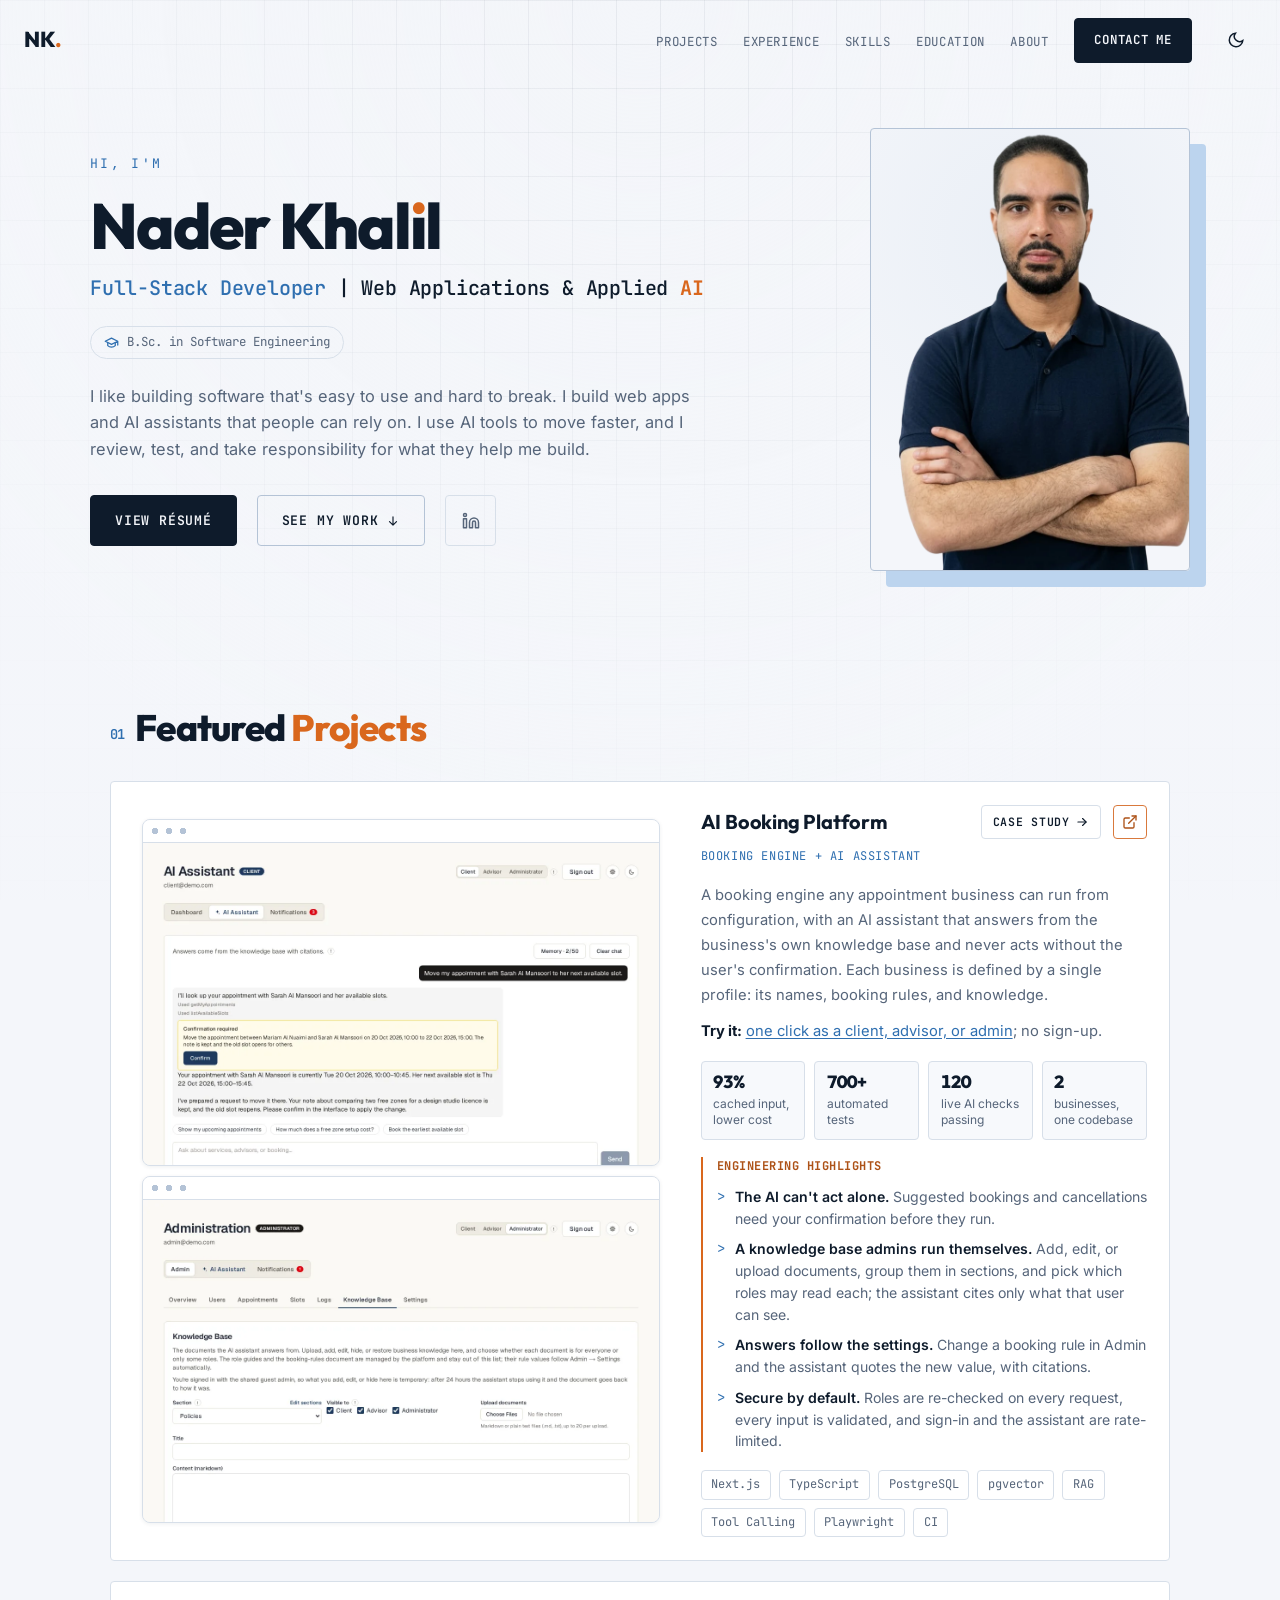
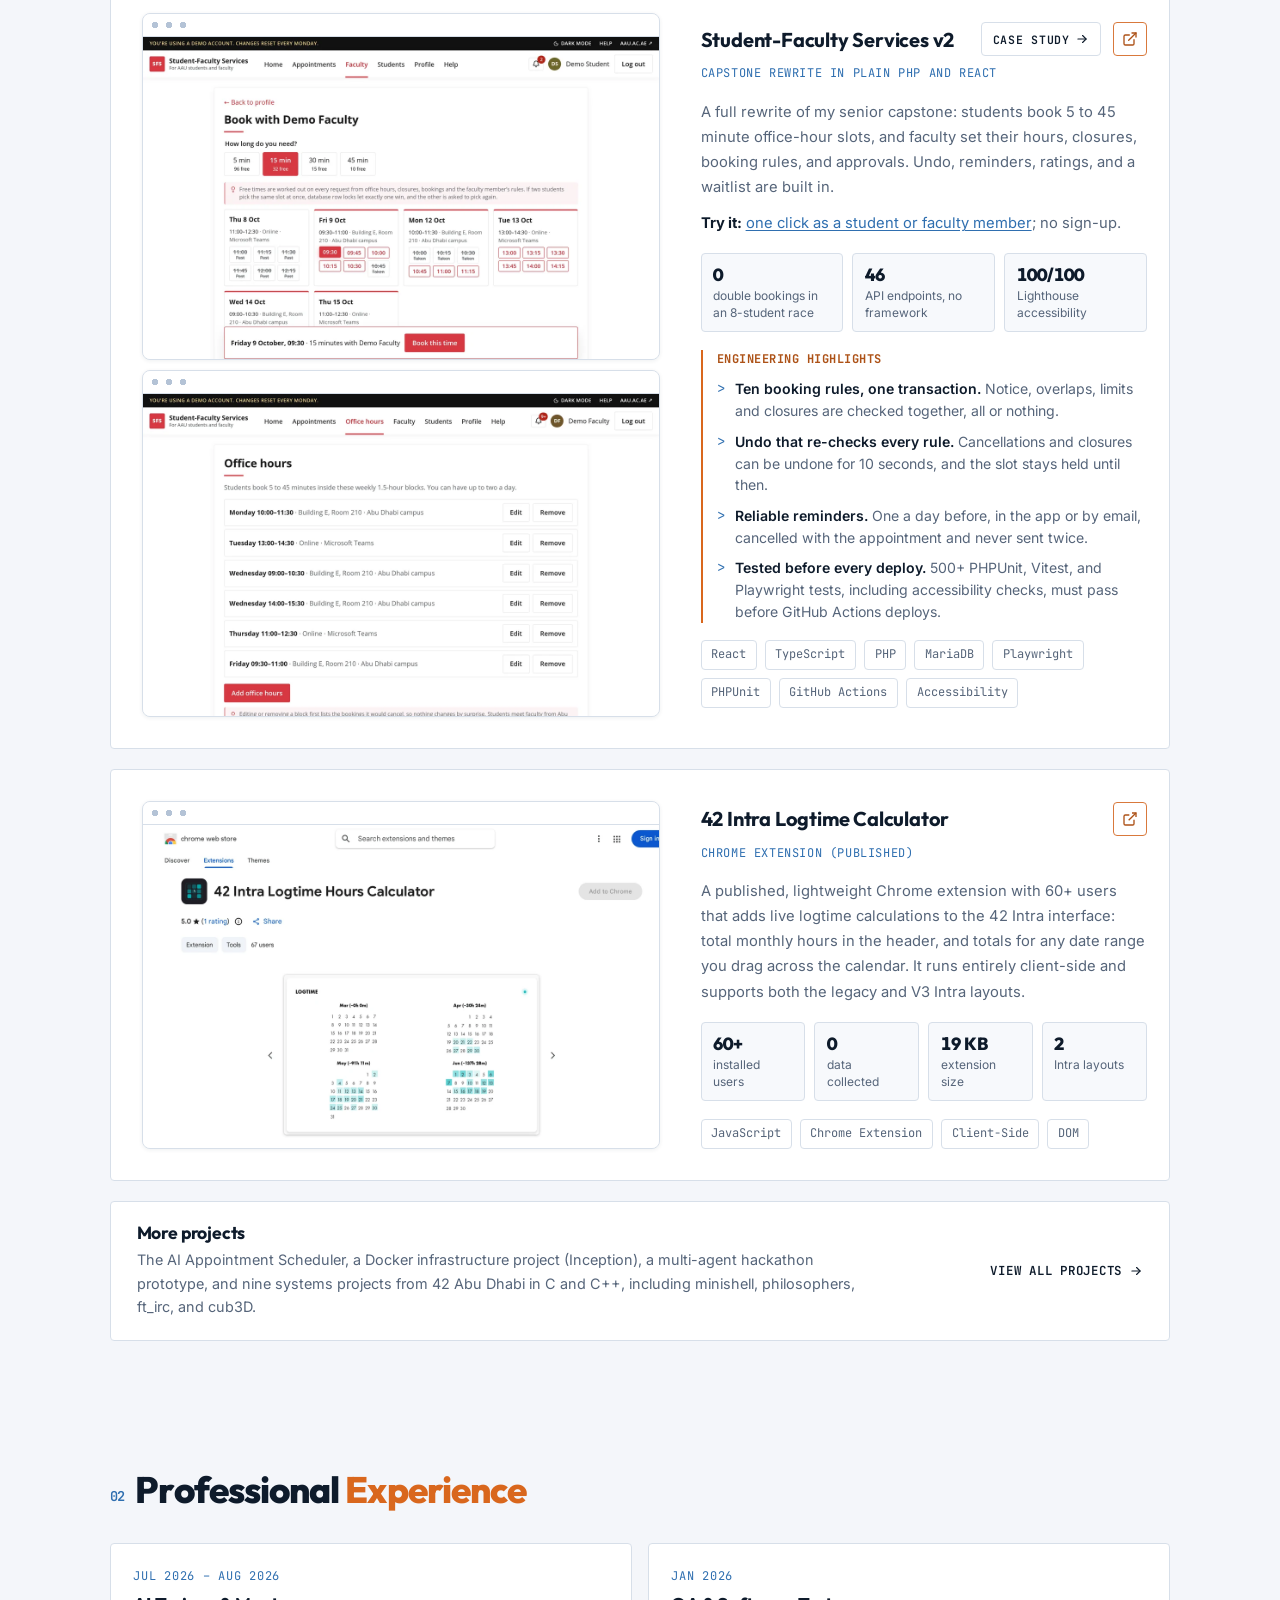
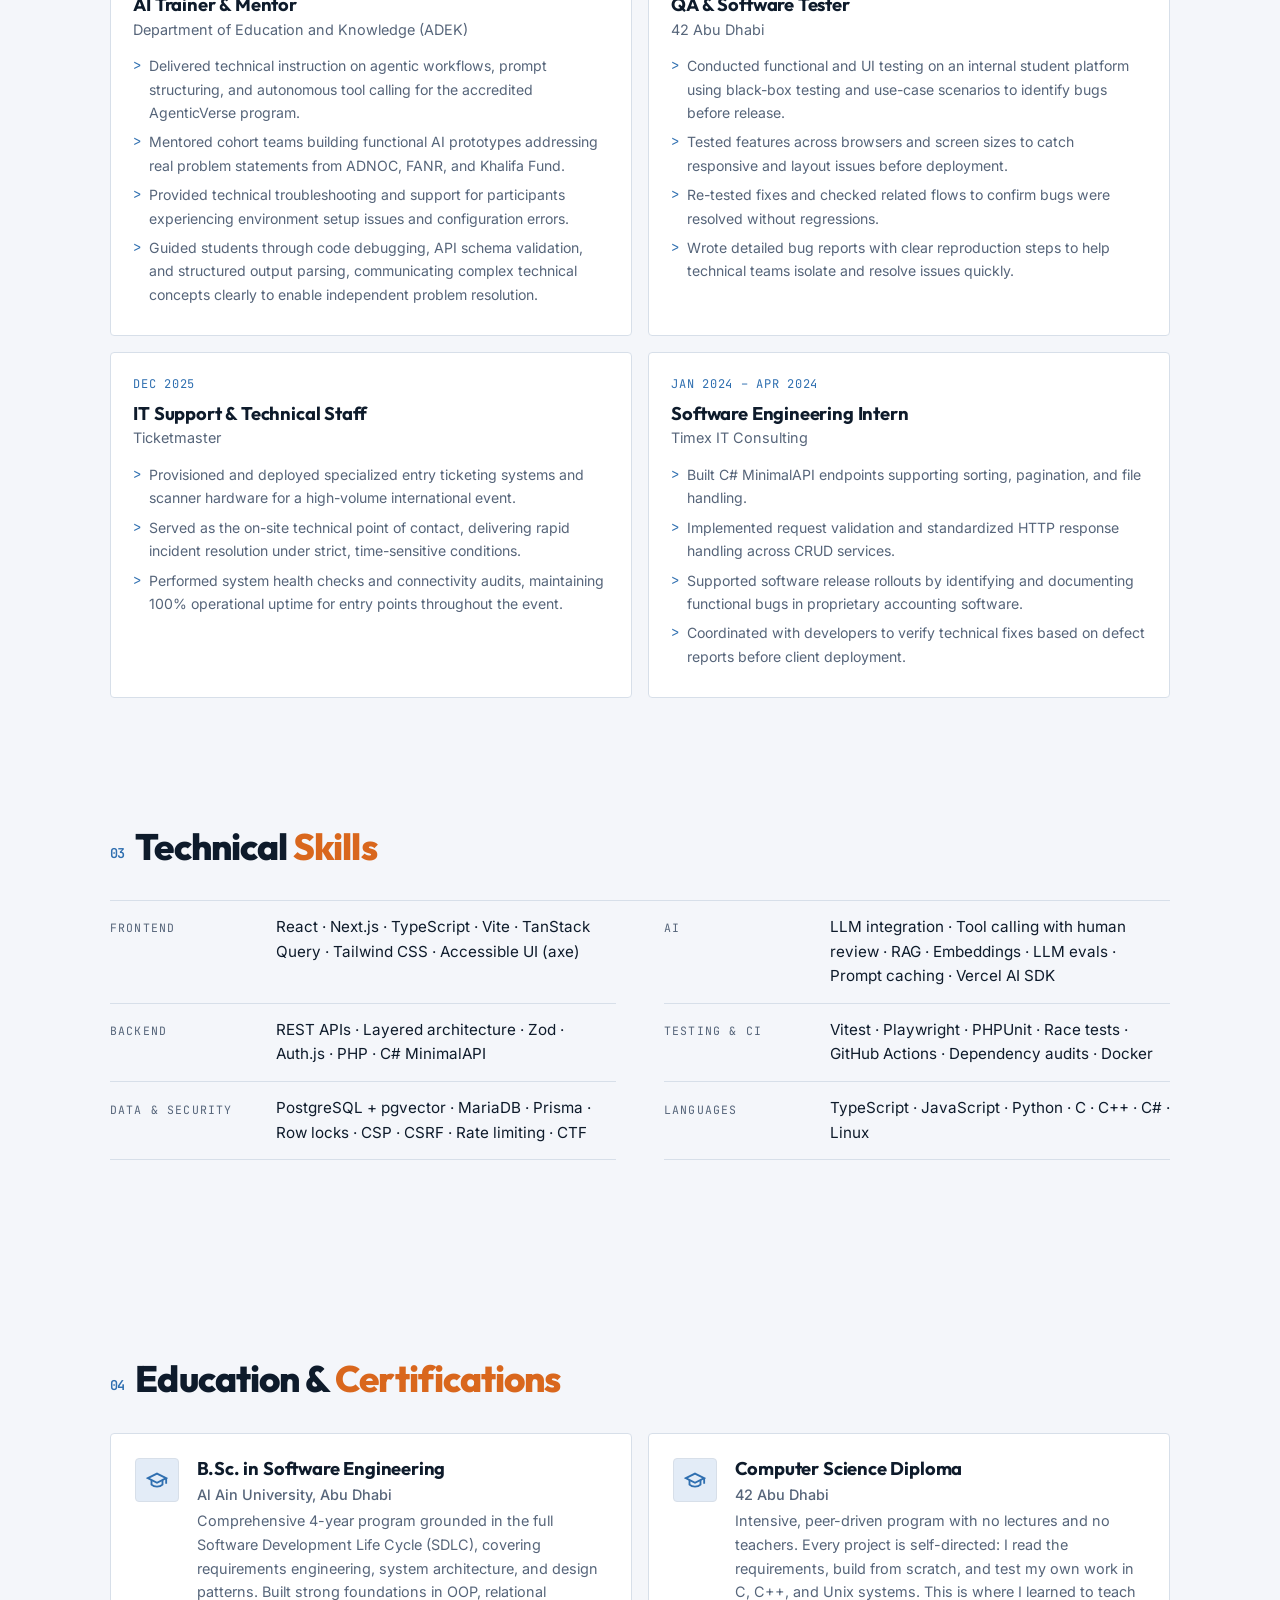
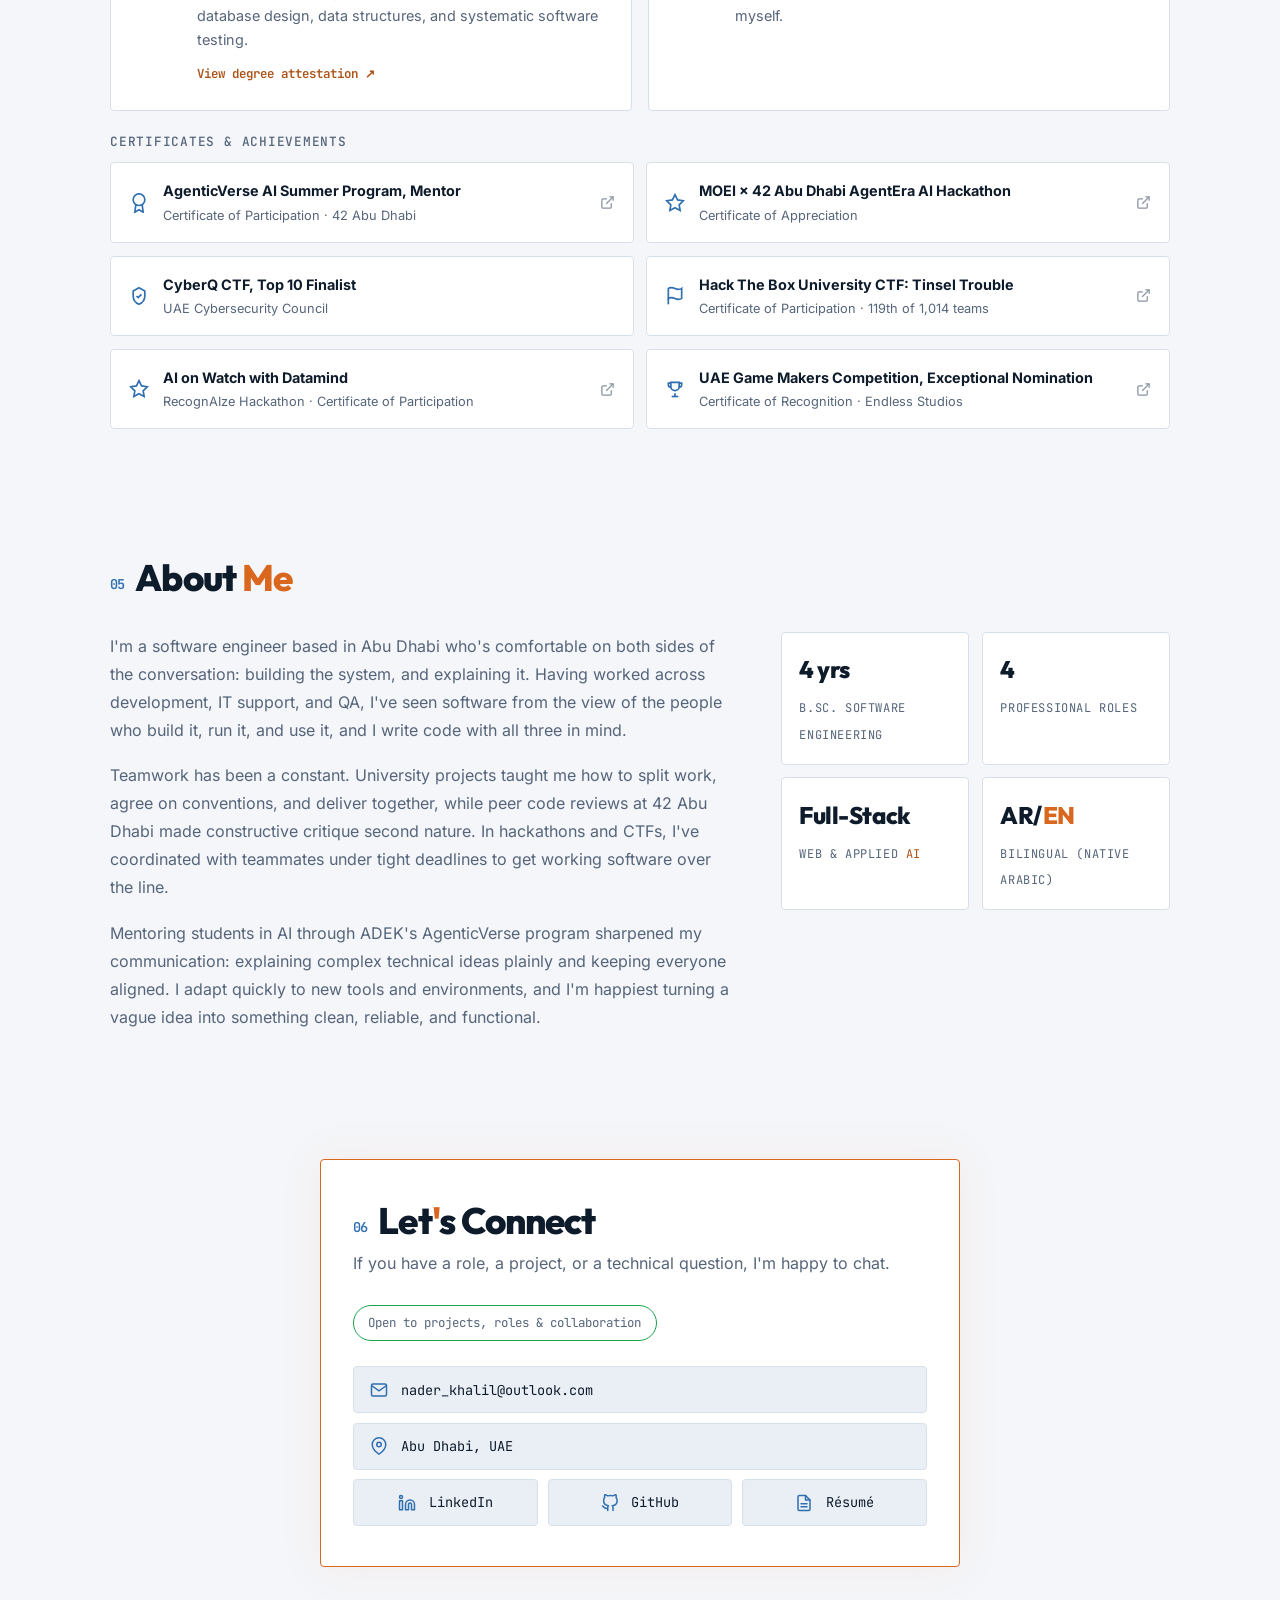
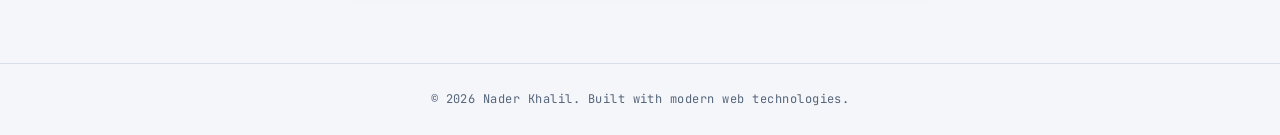
==== index.html @ 5d2fe382 "Unify light mode hover orange to vibrant accent-warm across all links and controls" ====
<!DOCTYPE html>
<html lang="en">
<head>
    <meta charset="UTF-8">
    <meta name="viewport" content="width=device-width, initial-scale=1.0">
    <meta name="theme-color" content="#05080f">
    <title>Nader Khalil | Full-Stack Developer</title>
    <meta name="description" content="Full-stack developer in Abu Dhabi building robust, well-tested web apps (React, Next.js, TypeScript, PHP, PostgreSQL) and AI assistants with tool calling.">
    <link rel="canonical" href="https://naderkhalil.dev/">
    <link rel="icon" href="assets/favicon.svg" type="image/svg+xml">
    <link rel="icon" href="assets/favicon-32.png" sizes="32x32" type="image/png">
    <link rel="apple-touch-icon" href="assets/apple-touch-icon.png">
    <!-- Social previews -->
    <meta property="og:type" content="website">
    <meta property="og:site_name" content="Nader Khalil">
    <meta property="og:title" content="Nader Khalil | Full-Stack Developer">
    <meta property="og:description" content="Robust, maintainable full-stack web applications and AI assistants with RAG and tool calling. React, Next.js, TypeScript, PHP, and PostgreSQL.">
    <meta property="og:url" content="https://naderkhalil.dev/">
    <meta property="og:image" content="https://naderkhalil.dev/assets/og-image.png">
    <meta property="og:image:width" content="1200">
    <meta property="og:image:height" content="630">
    <meta property="og:image:alt" content="Nader Khalil, Full-Stack Developer">
    <meta name="twitter:card" content="summary_large_image">
    <meta name="twitter:title" content="Nader Khalil | Full-Stack Developer">
    <meta name="twitter:description" content="Robust, maintainable full-stack web applications and AI assistants with RAG and tool calling. React, Next.js, TypeScript, PHP, and PostgreSQL.">
    <meta name="twitter:image" content="https://naderkhalil.dev/assets/og-image.png">
    <script type="application/ld+json">
    {
        "@context": "https://schema.org",
        "@type": "Person",
        "name": "Nader Khalil",
        "url": "https://naderkhalil.dev/",
        "image": "https://naderkhalil.dev/assets/nader-portrait.png",
        "jobTitle": "Full-Stack Developer",
        "address": { "@type": "PostalAddress", "addressLocality": "Abu Dhabi", "addressCountry": "AE" },
        "alumniOf": [
            { "@type": "CollegeOrUniversity", "name": "Al Ain University" },
            { "@type": "EducationalOrganization", "name": "42 Abu Dhabi" }
        ],
        "knowsAbout": ["Full-stack web development", "React", "Next.js", "TypeScript", "PHP", "PostgreSQL", "LLM tool calling", "RAG", "LLM evaluation", "Web security", "Software architecture", "Technical decision-making", "Automated testing", "CI/CD", "Docker", "C and C++"],
        "sameAs": ["https://linkedin.com/in/naderkhz/"]
    }
    </script>
    <!-- Google Fonts -->
    <link rel="preload" href="assets/fonts/inter-latin-var.woff2" as="font" type="font/woff2" crossorigin>
    <link rel="preload" href="assets/fonts/outfit-latin-var.woff2" as="font" type="font/woff2" crossorigin>
    <link rel="preload" href="assets/fonts/jetbrains-mono-latin-var.woff2" as="font" type="font/woff2" crossorigin>
    <link rel="stylesheet" href="styles.css?v=20261029a">
    <script>
        (function () {
            // Lets the CSS hide fade-in sections only when scripts can reveal them again.
            document.documentElement.classList.add('js');
            // A saved choice wins; on a first visit follow the visitor's OS setting.
            var t = null;
            try { t = localStorage.getItem('theme'); } catch (e) {}
            if (t !== 'light' && t !== 'dark') {
                t = window.matchMedia && window.matchMedia('(prefers-color-scheme: light)').matches ? 'light' : 'dark';
            }
            document.documentElement.setAttribute('data-theme', t);
            var m = document.querySelector('meta[name="theme-color"]');
            if (m) m.setAttribute('content', t === 'light' ? '#f4f6fa' : '#05080f');
        })();
    </script>
</head>
<body>
    <a class="skip-link" href="#main">Skip to content</a>
    <nav class="navbar" aria-label="Primary">
        <div class="nav-content">
            <a href="#" class="logo">NK<span class="highlight">.</span></a>
            <ul class="nav-links" id="primary-navigation">
                <li><a href="#projects">Projects</a></li>
                <li><a href="#experience">Experience</a></li>
                <li><a href="#skills">Skills</a></li>
                <li><a href="#education">Education</a></li>
                <li><a href="#about">About</a></li>
                <li><a href="#contact" class="btn-primary">Contact Me</a></li>
            </ul>
            <div class="nav-actions">
                <button class="theme-toggle" type="button" aria-label="Toggle light and dark theme">
                    <svg class="icon-sun" viewBox="0 0 24 24" fill="none" stroke="currentColor" stroke-width="2"><circle cx="12" cy="12" r="4"></circle><path d="M12 2v2M12 20v2M4.93 4.93l1.41 1.41M17.66 17.66l1.41 1.41M2 12h2M20 12h2M4.93 19.07l1.41-1.41M17.66 6.34l1.41-1.41"></path></svg>
                    <svg class="icon-moon" viewBox="0 0 24 24" fill="none" stroke="currentColor" stroke-width="2"><path d="M21 12.79A9 9 0 1 1 11.21 3 7 7 0 0 0 21 12.79z"></path></svg>
                </button>
                <button class="nav-toggle" aria-label="Toggle navigation" aria-expanded="false" aria-controls="primary-navigation">
                    <span></span>
                    <span></span>
                    <span></span>
                </button>
            </div>
        </div>
    </nav>

    <main id="main">
        <!-- Hero Section -->
        <section id="hero" class="hero">
            <div class="hero-content">
                <p class="greeting">Hi, I'm</p>
                <h1 class="name">Nader Khal<span class="i-tittle">i</span>l</h1>
                <p class="title">Full-Stack Developer <span class="accent">| Web Applications &amp; Applied <span class="hl">AI</span></span></p>
                <p class="hero-tag">
                    <svg viewBox="0 0 24 24" fill="none" stroke="currentColor" stroke-width="2" stroke-linecap="round" stroke-linejoin="round" aria-hidden="true"><path d="M22 10v6M2 10l10-5 10 5-10 5z"></path><path d="M6 12v5c3 3 9 3 12 0v-5"></path></svg>
                    B.Sc. in Software Engineering
                </p>
                <p class="bio">
                    I like building software that&#39;s easy to use and hard to break. I build web apps and AI assistants that people can rely on. I use AI tools to move faster, and I review, test, and take responsibility for what they help me build.
                </p>
                <div class="hero-cta">
                    <a href="assets/Nader-Khalil-Developer-Resume.pdf" target="_blank" rel="noopener noreferrer" class="btn-primary lg">View Résumé</a>
                    <a href="#projects" class="btn-secondary lg btn-scroll">See My Work<svg viewBox="0 0 24 24" fill="none" stroke="currentColor" stroke-width="2" stroke-linecap="round" stroke-linejoin="round" aria-hidden="true"><path d="M12 5v14M6 13l6 6 6-6"></path></svg></a>
                    <div class="social-links">
                        <a href="https://linkedin.com/in/naderkhz/" target="_blank" rel="noopener noreferrer" aria-label="LinkedIn">
                            <svg viewBox="0 0 24 24" fill="none" stroke="currentColor" stroke-width="2" stroke-linecap="round" stroke-linejoin="round"><path d="M16 8a6 6 0 0 1 6 6v7h-4v-7a2 2 0 0 0-2-2 2 2 0 0 0-2 2v7h-4v-7a6 6 0 0 1 6-6z"></path><rect x="2" y="9" width="4" height="12"></rect><circle cx="4" cy="4" r="2"></circle></svg>
                        </a>
                    </div>
                </div>
            </div>
            <div class="hero-image-container">
                <div class="hero-image-wrapper">
                    <picture>
                        <source srcset="assets/nader-portrait.webp" type="image/webp">
                        <img src="assets/nader-portrait.png" alt="Nader Khalil" class="hero-image" fetchpriority="high" decoding="async">
                    </picture>
                </div>
            </div>
        </section>

        <div class="projects-band">
        <!-- Projects Section -->
        <section id="projects" class="section">
            <h2 class="section-title fade-in">Featured <span class="hl">Projects</span></h2>
            <div class="featured-projects">
                <article id="ai-booking-platform" class="feature-card glass">
                    <div class="feature-media">
                        <figure>
                            <button class="shot" type="button" aria-label="Enlarge screenshot: The AI assistant proposing to move a client's consultation to the advisor's next free slot, with a confirmation card and a Confirm button">
                                <img src="assets/desktop-platform-assistant.webp?v=20261019a" width="1200" height="750" loading="lazy" decoding="async" alt="The AI assistant proposing to move a client's consultation to the advisor's next free slot, with a confirmation card and a Confirm button">
                            </button>
                        </figure>
                        <figure>
                            <button class="shot" type="button" aria-label="Enlarge screenshot: The admin Knowledge Base page: a form to add or upload documents for the assistant, with a section picker and Visible to checkboxes for client, advisor, and administrator">
                                <img src="assets/desktop-platform-knowledge.webp?v=20261019a" width="1200" height="750" loading="lazy" decoding="async" alt="The admin Knowledge Base page: a form to add or upload documents for the assistant, with a section picker and Visible to checkboxes for client, advisor, and administrator">
                            </button>
                        </figure>
                    </div>
                    <div class="feature-body project-content">
                        <div class="project-header">
                            <h3>AI Booking Platform</h3>
                            <div class="project-actions">
                                <a class="project-action" href="case-study.html" aria-label="Read the AI Booking Platform case study">Case study <svg viewBox="0 0 24 24" fill="none" stroke="currentColor" stroke-width="2" stroke-linecap="round" stroke-linejoin="round" aria-hidden="true"><path d="M5 12h14"></path><path d="m13 6 6 6-6 6"></path></svg></a>
                                <a class="project-action project-action--live" href="https://booking.naderkhalil.dev/" target="_blank" rel="noopener noreferrer" title="Open live project" aria-label="Open the AI Booking Platform live project (opens in a new tab)">
                                    <svg viewBox="0 0 24 24" fill="none" stroke="currentColor" stroke-width="2" stroke-linecap="round" stroke-linejoin="round" aria-hidden="true"><path d="M18 13v6a2 2 0 0 1-2 2H5a2 2 0 0 1-2-2V8a2 2 0 0 1 2-2h6"></path><path d="M15 3h6v6"></path><path d="M10 14 21 3"></path></svg>
                                </a>
                            </div>
                        </div>
                        <p class="project-subtitle">Booking engine + AI assistant</p>
                        <p class="project-desc">A booking engine any appointment business can run from configuration, with an AI assistant that answers from the business's own knowledge base and never acts without the user's confirmation. Each business is defined by a single profile: its names, booking rules, and knowledge.</p>
                        <p class="project-try"><strong>Try it:</strong> <a href="https://booking.naderkhalil.dev/" target="_blank" rel="noopener noreferrer">one click as a client, advisor, or admin</a>; no sign-up.</p>
                        <ul class="project-metrics project-metrics--4">
                            <li><strong data-count="93" data-suffix="%">93%</strong><span>cached input, lower cost</span></li>
                            <li><strong data-count="700" data-suffix="+">700+</strong><span>automated tests</span></li>
                            <li><strong data-count="120">120</strong><span>live AI checks passing</span></li>
                            <li><strong data-count="2">2</strong><span>businesses, one codebase</span></li>
                        </ul>
                        <div class="project-highlights">
                            <p class="project-highlights-title">Engineering highlights</p>
                            <ul>
                            <li><strong>The AI can't act alone.</strong> Suggested bookings and cancellations need your confirmation before they run.</li>
                            <li><strong>A knowledge base admins run themselves.</strong> Add, edit, or upload documents, group them in sections, and pick which roles may read each; the assistant cites only what that user can see.</li>
                            <li><strong>Answers follow the settings.</strong> Change a booking rule in Admin and the assistant quotes the new value, with citations.</li>
                            <li><strong>Secure by default.</strong> Roles are re-checked on every request, every input is validated, and sign-in and the assistant are rate-limited.</li>
                            </ul>
                        </div>
                        <div class="project-tags">
                            <span>Next.js</span>
                            <span>TypeScript</span>
                            <span>PostgreSQL</span>
                            <span>pgvector</span>
                            <span>RAG</span>
                            <span>Tool Calling</span>
                            <span>Playwright</span>
                            <span>CI</span>
                        </div>
                    </div>
                </article>

                <article id="student-faculty-services-v2" class="feature-card glass">
                    <div class="feature-media">
                        <figure>
                            <button class="shot" type="button" aria-label="Enlarge screenshot: The booking page: session lengths with free-slot counts and a week of office-hour times to pick from">
                                <img src="assets/desktop-v2-booking.webp?v=20261009f" width="1200" height="750" loading="lazy" decoding="async" alt="The booking page: session lengths with free-slot counts and a week of office-hour times to pick from">
                            </button>
                        </figure>
                        <figure>
                            <button class="shot" type="button" aria-label="Enlarge screenshot: The faculty office-hours page, listing weekly blocks in a campus room or online with edit and remove buttons">
                                <img src="assets/desktop-v2-office-hours.webp?v=20261009f" width="1200" height="750" loading="lazy" decoding="async" alt="The faculty office-hours page, listing weekly blocks in a campus room or online with edit and remove buttons">
                            </button>
                        </figure>
                    </div>
                    <div class="feature-body project-content">
                        <div class="project-header">
                            <h3>Student-Faculty Services v2</h3>
                            <div class="project-actions">
                                <a class="project-action" href="case-study-v2.html" aria-label="Read the Student-Faculty Services v2 case study">Case study <svg viewBox="0 0 24 24" fill="none" stroke="currentColor" stroke-width="2" stroke-linecap="round" stroke-linejoin="round" aria-hidden="true"><path d="M5 12h14"></path><path d="m13 6 6 6-6 6"></path></svg></a>
                                <a class="project-action project-action--live" href="https://student-faculty-services-v2.infinityfree.io" target="_blank" rel="noopener noreferrer" title="Open live project" aria-label="Open the Student-Faculty Services v2 live project (opens in a new tab)">
                                    <svg viewBox="0 0 24 24" fill="none" stroke="currentColor" stroke-width="2" stroke-linecap="round" stroke-linejoin="round" aria-hidden="true"><path d="M18 13v6a2 2 0 0 1-2 2H5a2 2 0 0 1-2-2V8a2 2 0 0 1 2-2h6"></path><path d="M15 3h6v6"></path><path d="M10 14 21 3"></path></svg>
                                </a>
                            </div>
                        </div>
                        <p class="project-subtitle">Capstone rewrite in plain PHP and React</p>
                        <p class="project-desc">A full rewrite of my senior capstone: students book 5 to 45 minute office-hour slots, and faculty set their hours, closures, booking rules, and approvals. Undo, reminders, ratings, and a waitlist are built in.</p>
                        <p class="project-try"><strong>Try it:</strong> <a href="https://student-faculty-services-v2.infinityfree.io" target="_blank" rel="noopener noreferrer">one click as a student or faculty member</a>; no sign-up.</p>
                        <ul class="project-metrics">
                            <li><strong>0</strong><span>double bookings in an 8-student race</span></li>
                            <li><strong data-count="46">46</strong><span>API endpoints, no framework</span></li>
                            <li><strong>100/100</strong><span>Lighthouse accessibility</span></li>
                        </ul>
                        <div class="project-highlights">
                            <p class="project-highlights-title">Engineering highlights</p>
                            <ul>
                            <li><strong>Ten booking rules, one transaction.</strong> Notice, overlaps, limits and closures are checked together, all or nothing.</li>
                            <li><strong>Undo that re-checks every rule.</strong> Cancellations and closures can be undone for 10 seconds, and the slot stays held until then.</li>
                            <li><strong>Reliable reminders.</strong> One a day before, in the app or by email, cancelled with the appointment and never sent twice.</li>
                            <li><strong>Tested before every deploy.</strong> 500+ PHPUnit, Vitest, and Playwright tests, including accessibility checks, must pass before GitHub Actions deploys.</li>
                            </ul>
                        </div>
                        <div class="project-tags">
                            <span>React</span>
                            <span>TypeScript</span>
                            <span>PHP</span>
                            <span>MariaDB</span>
                            <span>Playwright</span>
                            <span>PHPUnit</span>
                            <span>GitHub Actions</span>
                            <span>Accessibility</span>
                        </div>
                    </div>
                </article>

                <article id="intra-calculator" class="feature-card glass">
                    <div class="feature-media">
                        <figure>
                            <button class="shot" type="button" aria-label="Enlarge screenshot: 42 Intra Logtime Hours Calculator Chrome Web Store page showing ratings, active users, and extension overview">
                                <img src="assets/desktop-extension-webstore.webp?v=20261022a" width="1200" height="750" loading="lazy" decoding="async" alt="42 Intra Logtime Hours Calculator Chrome Web Store listing page showing rating, active users, and overview">
                            </button>
                        </figure>
                    </div>
                    <div class="feature-body project-content">
                        <div class="project-header">
                            <h3>42 Intra Logtime Calculator</h3>
                            <div class="project-links">
                                <a href="https://chromewebstore.google.com/detail/42-intra-logtime-hours-ca/fhcallakdiljgegkajofpaofknkffplj" target="_blank" rel="noopener noreferrer" class="project-link live-link" title="Open in the Chrome Web Store" aria-label="Open 42 Intra Logtime Calculator in the Chrome Web Store (opens in a new tab)">
                                    <svg viewBox="0 0 24 24" fill="none" stroke="currentColor" stroke-width="2" aria-hidden="true"><path d="M18 13v6a2 2 0 0 1-2 2H5a2 2 0 0 1-2-2V8a2 2 0 0 1 2-2h6"></path><polyline points="15 3 21 3 21 9"></polyline><line x1="10" y1="14" x2="21" y2="3"></line></svg>
                                </a>
                            </div>
                        </div>
                        <p class="project-subtitle">Chrome Extension (Published)</p>
                        <p class="project-desc">A published, lightweight Chrome extension with 60+ users that adds live logtime calculations to the 42 Intra interface: total monthly hours in the header, and totals for any date range you drag across the calendar. It runs entirely client-side and supports both the legacy and V3 Intra layouts.</p>
                        <ul class="project-metrics project-metrics--4">
                            <li><strong data-count="60" data-suffix="+">60+</strong><span>installed users</span></li>
                            <li><strong>0</strong><span>data collected</span></li>
                            <li><strong>19 KB</strong><span>extension size</span></li>
                            <li><strong>2</strong><span>Intra layouts</span></li>
                        </ul>
                        <div class="project-tags">
                            <span>JavaScript</span>
                            <span>Chrome Extension</span>
                            <span>Client-Side</span>
                            <span>DOM</span>
                        </div>
                    </div>
                </article>
            </div>

            <div id="more-projects" class="projects-more glass">
                <div>
                    <h3>More projects</h3>
                    <p>The AI Appointment Scheduler, a Docker infrastructure project (Inception), a multi-agent hackathon prototype, and nine systems projects from 42 Abu Dhabi in C and C++, including minishell, philosophers, ft_irc, and cub3D.</p>
                </div>
                <a href="projects.html" class="link-arrow">View all projects <svg viewBox="0 0 24 24" fill="none" stroke="currentColor" stroke-width="2" stroke-linecap="round" stroke-linejoin="round" aria-hidden="true"><path d="M5 12h14"></path><path d="m13 6 6 6-6 6"></path></svg></a>
            </div>
        </section>
        </div>

        <!-- Experience Section -->
        <section id="experience" class="section">
            <h2 class="section-title fade-in">Professional <span class="hl">Experience</span></h2>
            <div class="timeline">
                <div class="timeline-item glass">
                    <div class="timeline-dot"></div>
                    <div class="timeline-date">Jul 2026 – Aug 2026</div>
                    <h3 class="timeline-role">AI Trainer &amp; Mentor</h3>
                    <p class="timeline-company">Department of Education and Knowledge (ADEK)</p>
                    <ul class="timeline-details">
                        <li>Delivered technical instruction on agentic workflows, prompt structuring, and autonomous tool calling for the accredited AgenticVerse program.</li>
                        <li>Mentored cohort teams building functional AI prototypes addressing real problem statements from ADNOC, FANR, and Khalifa Fund.</li>
                        <li>Provided technical troubleshooting and support for participants experiencing environment setup issues and configuration errors.</li>
                        <li>Guided students through code debugging, API schema validation, and structured output parsing, communicating complex technical concepts clearly to enable independent problem resolution.</li>
                    </ul>
                </div>

                <div class="timeline-item glass">
                    <div class="timeline-dot"></div>
                    <div class="timeline-date">Jan 2026</div>
                    <h3 class="timeline-role">QA &amp; Software Tester</h3>
                    <p class="timeline-company">42 Abu Dhabi</p>
                    <ul class="timeline-details">
                        <li>Conducted functional and UI testing on an internal student platform using black-box testing and use-case scenarios to identify bugs before release.</li>
                        <li>Tested features across browsers and screen sizes to catch responsive and layout issues before deployment.</li>
                        <li>Re-tested fixes and checked related flows to confirm bugs were resolved without regressions.</li>
                        <li>Wrote detailed bug reports with clear reproduction steps to help technical teams isolate and resolve issues quickly.</li>
                    </ul>
                </div>

                <div class="timeline-item glass">
                    <div class="timeline-dot"></div>
                    <div class="timeline-date">Dec 2025</div>
                    <h3 class="timeline-role">IT Support &amp; Technical Staff</h3>
                    <p class="timeline-company">Ticketmaster</p>
                    <ul class="timeline-details">
                        <li>Provisioned and deployed specialized entry ticketing systems and scanner hardware for a high-volume international event.</li>
                        <li>Served as the on-site technical point of contact, delivering rapid incident resolution under strict, time-sensitive conditions.</li>
                        <li>Performed system health checks and connectivity audits, maintaining 100% operational uptime for entry points throughout the event.</li>
                    </ul>
                </div>

                <div class="timeline-item glass">
                    <div class="timeline-dot"></div>
                    <div class="timeline-date">Jan 2024 – Apr 2024</div>
                    <h3 class="timeline-role">Software Engineering Intern</h3>
                    <p class="timeline-company">Timex IT Consulting</p>
                    <ul class="timeline-details">
                        <li>Built C# MinimalAPI endpoints supporting sorting, pagination, and file handling.</li>
                        <li>Implemented request validation and standardized HTTP response handling across CRUD services.</li>
                        <li>Supported software release rollouts by identifying and documenting functional bugs in proprietary accounting software.</li>
                        <li>Coordinated with developers to verify technical fixes based on defect reports before client deployment.</li>
                    </ul>
                </div>
            </div>
        </section>

        <!-- Skills Section -->
        <section id="skills" class="section">
            <h2 class="section-title fade-in">Technical <span class="hl">Skills</span></h2>
            <dl class="skills-list fade-in">
                <div class="skills-row"><dt>Frontend</dt><dd>React&nbsp;· Next.js&nbsp;· TypeScript&nbsp;· Vite&nbsp;· TanStack Query&nbsp;· Tailwind CSS&nbsp;· Accessible UI (axe)</dd></div>
                <div class="skills-row"><dt>Backend</dt><dd>REST APIs&nbsp;· Layered architecture&nbsp;· Zod&nbsp;· Auth.js&nbsp;· PHP&nbsp;· C# MinimalAPI</dd></div>
                <div class="skills-row"><dt>Data &amp; security</dt><dd>PostgreSQL + pgvector&nbsp;· MariaDB&nbsp;· Prisma&nbsp;· Row locks&nbsp;· CSP&nbsp;· CSRF&nbsp;· Rate limiting&nbsp;· CTF</dd></div>
                <div class="skills-row"><dt>AI</dt><dd>LLM integration&nbsp;· Tool calling with human review&nbsp;· RAG&nbsp;· Embeddings&nbsp;· LLM evals&nbsp;· Prompt caching&nbsp;· Vercel AI SDK</dd></div>
                <div class="skills-row"><dt>Testing &amp; CI</dt><dd>Vitest&nbsp;· Playwright&nbsp;· PHPUnit&nbsp;· Race tests&nbsp;· GitHub Actions&nbsp;· Dependency audits&nbsp;· Docker</dd></div>
                <div class="skills-row"><dt>Languages</dt><dd>TypeScript&nbsp;· JavaScript&nbsp;· Python&nbsp;· C&nbsp;· C++&nbsp;· C#&nbsp;· Linux</dd></div>
            </dl>
            <p class="sys-learned skills-practices fade-in"><strong>Practices:</strong> clean, maintainable code with clear separation of concerns, refactoring, technical decisions and their trade-offs, technical documentation and decision logs, pull-request workflow, mentoring and technical communication, self-directed learning.</p>
        </section>

        <!-- Education Section -->
        <section id="education" class="section">
            <h2 class="section-title fade-in">Education &amp; <span class="hl">Certifications</span></h2>
            <div class="edu-featured">
                <div class="edu-featured-card glass">
                    <div class="edu-featured-icon">
                        <svg viewBox="0 0 24 24" fill="none" stroke="currentColor" stroke-width="2"><path d="M22 10v6M2 10l10-5 10 5-10 5z"></path><path d="M6 12v5c3 3 9 3 12 0v-5"></path></svg>
                    </div>
                    <div class="edu-featured-details">
                        <h3>B.Sc. in Software Engineering</h3>
                        <p class="edu-institution">Al Ain University, Abu Dhabi</p>
                        <p class="edu-desc">Comprehensive 4-year program grounded in the full Software Development Life Cycle (SDLC), covering requirements engineering, system architecture, and design patterns. Built strong foundations in OOP, relational database design, data structures, and systematic software testing.</p>
                        <a href="assets/BSc-Software-Engineering-Attestation.jpg" target="_blank" rel="noopener noreferrer" class="edu-link" aria-label="View Al Ain University degree attestation (opens image)">View degree attestation</a>
                    </div>
                </div>
                <div class="edu-featured-card glass">
                    <div class="edu-featured-icon">
                        <svg viewBox="0 0 24 24" fill="none" stroke="currentColor" stroke-width="2"><path d="M22 10v6M2 10l10-5 10 5-10 5z"></path><path d="M6 12v5c3 3 9 3 12 0v-5"></path></svg>
                    </div>
                    <div class="edu-featured-details">
                        <h3>Computer Science Diploma</h3>
                        <p class="edu-institution">42 Abu Dhabi</p>
                        <p class="edu-desc">Intensive, peer-driven program with no lectures and no teachers. Every project is self-directed: I read the requirements, build from scratch, and test my own work in C, C++, and Unix systems. This is where I learned to teach myself.</p>
                    </div>
                </div>
            </div>
            <div class="edu-certs">
                <h3 class="certs-heading fade-in">Certificates &amp; Achievements</h3>
                <div class="certs-grid">
                    <a href="assets/AgenticVerse-Mentor-Certificate.pdf" target="_blank" rel="noopener noreferrer" class="cert-card glass" aria-label="View AgenticVerse Mentor Certificate PDF">
                        <svg viewBox="0 0 24 24" fill="none" stroke="currentColor" stroke-width="2"><circle cx="12" cy="8" r="7"></circle><polyline points="8.21 13.89 7 23 12 20 17 23 15.79 13.88"></polyline></svg>
                        <div>
                            <strong>AgenticVerse AI Summer Program, Mentor</strong>
                            <span>Certificate of Participation · 42 Abu Dhabi</span>
                        </div>
                        <svg class="cert-link-icon" viewBox="0 0 24 24" fill="none" stroke="currentColor" stroke-width="2"><path d="M18 13v6a2 2 0 0 1-2 2H5a2 2 0 0 1-2-2V8a2 2 0 0 1 2-2h6"></path><polyline points="15 3 21 3 21 9"></polyline><line x1="10" y1="14" x2="21" y2="3"></line></svg>
                    </a>
                    <a href="assets/MOEI-AgentEra-Hackathon-Certificate.jpg" target="_blank" rel="noopener noreferrer" class="cert-card glass" aria-label="View MOEI × 42 Abu Dhabi AgentEra AI Hackathon certificate">
                        <svg viewBox="0 0 24 24" fill="none" stroke="currentColor" stroke-width="2"><polygon points="12 2 15.09 8.26 22 9.27 17 14.14 18.18 21.02 12 17.77 5.82 21.02 7 14.14 2 9.27 8.91 8.26 12 2"></polygon></svg>
                        <div>
                            <strong>MOEI × 42 Abu Dhabi AgentEra AI Hackathon</strong>
                            <span>Certificate of Appreciation</span>
                        </div>
                        <svg class="cert-link-icon" viewBox="0 0 24 24" fill="none" stroke="currentColor" stroke-width="2"><path d="M18 13v6a2 2 0 0 1-2 2H5a2 2 0 0 1-2-2V8a2 2 0 0 1 2-2h6"></path><polyline points="15 3 21 3 21 9"></polyline><line x1="10" y1="14" x2="21" y2="3"></line></svg>
                    </a>
                    <div class="cert-card glass">
                        <svg viewBox="0 0 24 24" fill="none" stroke="currentColor" stroke-width="2"><path d="M12 2l7 4v6c0 5-3.5 8.5-7 10-3.5-1.5-7-5-7-10V6z"></path><path d="M9 12l2 2 4-4"></path></svg>
                        <div>
                            <strong>CyberQ CTF, Top 10 Finalist</strong>
                            <span>UAE Cybersecurity Council</span>
                        </div>
                    </div>
                    <a href="assets/HackTheBox-University-CTF-2025-Certificate.pdf" target="_blank" rel="noopener noreferrer" class="cert-card glass" aria-label="View Hack The Box University CTF 2025 certificate PDF">
                        <svg viewBox="0 0 24 24" fill="none" stroke="currentColor" stroke-width="2"><path d="M4 15s1-1 4-1 5 2 8 2 4-1 4-1V3s-1 1-4 1-5-2-8-2-4 1-4 1z"></path><line x1="4" y1="22" x2="4" y2="15"></line></svg>
                        <div>
                            <strong>Hack The Box University CTF: Tinsel Trouble</strong>
                            <span>Certificate of Participation · 119th of 1,014 teams</span>
                        </div>
                        <svg class="cert-link-icon" viewBox="0 0 24 24" fill="none" stroke="currentColor" stroke-width="2"><path d="M18 13v6a2 2 0 0 1-2 2H5a2 2 0 0 1-2-2V8a2 2 0 0 1 2-2h6"></path><polyline points="15 3 21 3 21 9"></polyline><line x1="10" y1="14" x2="21" y2="3"></line></svg>
                    </a>
                    <a href="assets/RecognAIze-Hackathon-Certificate.jpg" target="_blank" rel="noopener noreferrer" class="cert-card glass" aria-label="View RecognAIze Hackathon certificate">
                        <svg viewBox="0 0 24 24" fill="none" stroke="currentColor" stroke-width="2"><polygon points="12 2 15.09 8.26 22 9.27 17 14.14 18.18 21.02 12 17.77 5.82 21.02 7 14.14 2 9.27 8.91 8.26 12 2"></polygon></svg>
                        <div>
                            <strong>AI on Watch with Datamind</strong>
                            <span>RecognAIze Hackathon · Certificate of Participation</span>
                        </div>
                        <svg class="cert-link-icon" viewBox="0 0 24 24" fill="none" stroke="currentColor" stroke-width="2"><path d="M18 13v6a2 2 0 0 1-2 2H5a2 2 0 0 1-2-2V8a2 2 0 0 1 2-2h6"></path><polyline points="15 3 21 3 21 9"></polyline><line x1="10" y1="14" x2="21" y2="3"></line></svg>
                    </a>
                    <a href="assets/UAE-Game-Makers-Nomination-Certificate.pdf" target="_blank" rel="noopener noreferrer" class="cert-card glass" aria-label="View UAE Game Makers Competition certificate PDF">
                        <svg viewBox="0 0 24 24" fill="none" stroke="currentColor" stroke-width="2"><path d="M8 21h8"></path><path d="M12 17v4"></path><path d="M7 4h10v5a5 5 0 0 1-10 0z"></path><path d="M17 5h3v2a3 3 0 0 1-3 3"></path><path d="M7 5H4v2a3 3 0 0 0 3 3"></path></svg>
                        <div>
                            <strong>UAE Game Makers Competition, Exceptional Nomination</strong>
                            <span>Certificate of Recognition · Endless Studios</span>
                        </div>
                        <svg class="cert-link-icon" viewBox="0 0 24 24" fill="none" stroke="currentColor" stroke-width="2"><path d="M18 13v6a2 2 0 0 1-2 2H5a2 2 0 0 1-2-2V8a2 2 0 0 1 2-2h6"></path><polyline points="15 3 21 3 21 9"></polyline><line x1="10" y1="14" x2="21" y2="3"></line></svg>
                    </a>
                </div>
            </div>
        </section>

        <!-- About Me Section -->
        <section id="about" class="section">
            <h2 class="section-title fade-in">About <span class="hl">Me</span></h2>
            <div class="about-grid">
                <div class="about-text fade-in">
                    <p>I'm a software engineer based in Abu Dhabi who's comfortable on both sides of the conversation: building the system, and explaining it. Having worked across development, IT support, and QA, I've seen software from the view of the people who build it, run it, and use it, and I write code with all three in mind.</p>
                    <p>Teamwork has been a constant. University projects taught me how to split work, agree on conventions, and deliver together, while peer code reviews at 42 Abu Dhabi made constructive critique second nature. In hackathons and CTFs, I've coordinated with teammates under tight deadlines to get working software over the line.</p>
                    <p>Mentoring students in AI through ADEK's AgenticVerse program sharpened my communication: explaining complex technical ideas plainly and keeping everyone aligned. I adapt quickly to new tools and environments, and I'm happiest turning a vague idea into something clean, reliable, and functional.</p>
                </div>
                <div class="about-highlights">
                    <div class="highlight-item">
                        <span class="highlight-number">4 yrs</span>
                        <span class="highlight-label">B.Sc. Software Engineering</span>
                    </div>
                    <div class="highlight-item">
                        <span class="highlight-number">4</span>
                        <span class="highlight-label">Professional Roles</span>
                    </div>
                    <div class="highlight-item">
                        <span class="highlight-number">Full-Stack</span>
                        <span class="highlight-label">Web &amp; Applied <span class="hl">AI</span></span>
                    </div>
                    <div class="highlight-item">
                        <span class="highlight-number">AR/<span class="hl">EN</span></span>
                        <span class="highlight-label">Bilingual (Native Arabic)</span>
                    </div>
                </div>
            </div>
        </section>

        <!-- Contact Section -->
        <section id="contact" class="section contact-section">
            <div class="contact-box glass fade-in">
                <h2 class="section-title" style="margin-bottom: 0.5rem;">Let<span class="hl">'</span>s Connect</h2>
                <p>If you have a role, a project, or a technical question, I'm happy to chat.</p>
                <p class="availability">Open to projects, roles &amp; collaboration</p>
                <div class="contact-links">
                    <a href="mailto:nader_khalil@outlook.com" class="contact-item">
                        <svg viewBox="0 0 24 24" fill="none" stroke="currentColor" stroke-width="2"><path d="M4 4h16c1.1 0 2 .9 2 2v12c0 1.1-.9 2-2 2H4c-1.1 0-2-.9-2-2V6c0-1.1.9-2 2-2z"></path><polyline points="22,6 12,13 2,6"></polyline></svg>
                        nader_khalil@outlook.com
                    </a>
                    <span class="contact-item">
                        <svg viewBox="0 0 24 24" fill="none" stroke="currentColor" stroke-width="2"><path d="M21 10c0 7-9 13-9 13s-9-6-9-13a9 9 0 0 1 18 0z"></path><circle cx="12" cy="10" r="3"></circle></svg>
                        Abu Dhabi, UAE
                    </span>
                    <div class="contact-row">
                        <a href="https://linkedin.com/in/naderkhz/" target="_blank" rel="noopener noreferrer" class="contact-item">
                            <svg viewBox="0 0 24 24" fill="none" stroke="currentColor" stroke-width="2" stroke-linecap="round" stroke-linejoin="round" aria-hidden="true"><path d="M16 8a6 6 0 0 1 6 6v7h-4v-7a2 2 0 0 0-2-2 2 2 0 0 0-2 2v7h-4v-7a6 6 0 0 1 6-6z"></path><rect x="2" y="9" width="4" height="12"></rect><circle cx="4" cy="4" r="2"></circle></svg>
                            LinkedIn
                        </a>
                        <a href="https://github.com/NaderZico" target="_blank" rel="noopener noreferrer" class="contact-item">
                            <svg viewBox="0 0 24 24" fill="none" stroke="currentColor" stroke-width="2" stroke-linecap="round" stroke-linejoin="round" aria-hidden="true"><path d="M9 19c-5 1.5-5-2.5-7-3m14 6v-3.87a3.37 3.37 0 0 0-.94-2.61c3.14-.35 6.44-1.54 6.44-7A5.44 5.44 0 0 0 20 4.77 5.07 5.07 0 0 0 19.91 1S18.73.65 16 2.48a13.38 13.38 0 0 0-7 0C6.27.65 5.09 1 5.09 1A5.07 5.07 0 0 0 5 4.77a5.44 5.44 0 0 0-1.5 3.78c0 5.42 3.3 6.61 6.44 7A3.37 3.37 0 0 0 9 18.13V22"></path></svg>
                            GitHub
                        </a>
                        <a href="assets/Nader-Khalil-Developer-Resume.pdf" target="_blank" rel="noopener noreferrer" class="contact-item">
                            <svg viewBox="0 0 24 24" fill="none" stroke="currentColor" stroke-width="2" stroke-linecap="round" stroke-linejoin="round" aria-hidden="true"><path d="M14 2H6a2 2 0 0 0-2 2v16a2 2 0 0 0 2 2h12a2 2 0 0 0 2-2V8z"></path><polyline points="14 2 14 8 20 8"></polyline><line x1="16" y1="13" x2="8" y2="13"></line><line x1="16" y1="17" x2="8" y2="17"></line></svg>
                            Résumé
                        </a>
                    </div>
                </div>
            </div>
        </section>
    </main>

    <footer>
        <p>&copy; 2026 Nader Khalil. Built with modern web technologies.</p>
    </footer>



    <dialog id="lightbox" class="lightbox" aria-label="Screenshot viewer">
        <button class="lightbox-close" type="button" aria-label="Close screenshot">&times;</button>
        <img alt="">
    </dialog>

    <script src="script.js?v=20261028a"></script>
</body>
</html>
---- styles.css ----
/* Fonts are self-hosted (latin subset, variable weights) and preloaded from each page's <head>,
   so text is laid out once instead of reflowing when third-party fonts arrive mid-animation */
@font-face {
    font-family: 'Inter';
    font-style: normal;
    font-weight: 300 700;
    font-display: swap;
    src: url(assets/fonts/inter-latin-var.woff2) format('woff2');
    unicode-range: U+0000-00FF, U+0131, U+0152-0153, U+02BB-02BC, U+02C6, U+02DA, U+02DC, U+0304, U+0308, U+0329, U+2000-206F, U+20AC, U+2122, U+2191, U+2193, U+2212, U+2215, U+FEFF, U+FFFD;
}

@font-face {
    font-family: 'Outfit';
    font-style: normal;
    font-weight: 400 800;
    font-display: swap;
    src: url(assets/fonts/outfit-latin-var.woff2) format('woff2');
    unicode-range: U+0000-00FF, U+0131, U+0152-0153, U+02BB-02BC, U+02C6, U+02DA, U+02DC, U+0304, U+0308, U+0329, U+2000-206F, U+20AC, U+2122, U+2191, U+2193, U+2212, U+2215, U+FEFF, U+FFFD;
}

@font-face {
    font-family: 'JetBrains Mono';
    font-style: normal;
    font-weight: 400 700;
    font-display: swap;
    src: url(assets/fonts/jetbrains-mono-latin-var.woff2) format('woff2');
    unicode-range: U+0000-00FF, U+0131, U+0152-0153, U+02BB-02BC, U+02C6, U+02DA, U+02DC, U+0304, U+0308, U+0329, U+2000-206F, U+20AC, U+2122, U+2191, U+2193, U+2212, U+2215, U+FEFF, U+FFFD;
}

/* ==========================================================================
   Nader Khalil — Portfolio
   Design language: dark terminal.
   Near-black base, navy surfaces, white type, monospace labels, thin grid,
   sharp corners, inversion on hover.
   ========================================================================== */

:root {
    /* Palette */
    --bg: #05080f;
    --surface: #0b1420;
    --surface-2: #0f1c2e;
    --navy: #12263f;
    --border: #1d3550;
    --border-strong: #2f4c73;
    --text: #f4f7fb;
    --muted: #8ea3c0;
    --steel: #78a6d8;
    --accent-warm: #ff8a3d;
    --accent-text: #ff8a3d;
    --available: #22c55e;

    /* Theme-aware surfaces */
    --grid-line: rgba(120, 166, 216, 0.11);
    --vignette: rgba(5, 8, 15, 0.85);
    --nav-bg: rgba(5, 8, 15, 0.92);
    --band-a: rgba(120, 166, 216, 0.05);
    --band-b: rgba(120, 166, 216, 0.018);
    --band-shadow: rgba(0, 0, 0, 0.16);
    --icon-bg: #12263f;
    --icon-fg: #78a6d8;
    --portrait-offset: #12263f;

    color-scheme: dark;

    /* Typography */
    --font-primary: 'Inter', -apple-system, BlinkMacSystemFont, "Segoe UI", Roboto, sans-serif;
    --font-heading: 'Outfit', sans-serif;
    --font-mono: 'JetBrains Mono', ui-monospace, SFMono-Regular, Menlo, monospace;

    /* Layout */
    --max-width: 1140px;
    --section-padding: 64px 20px;
    --nav-height-scrolled: 72px;
    --radius: 4px;

    /* Motion */
    --transition-smooth: all 0.18s ease;

    /* Hover for small outlined controls: a faint wash, and the edge and ink
       they turn to (white in dark mode, the site's blue in light mode) */
    --hover-tint: color-mix(in srgb, var(--text) 8%, transparent);
    --hover-edge: var(--text);
    --hover-ink: var(--text);
}

/* Light theme */
[data-theme="light"] {
    --bg: #f4f6fa;
    --surface: #ffffff;
    --surface-2: #eaeff6;
    --navy: #12263f;
    --border: #d7dfe9;
    --border-strong: #b4c3d6;
    --text: #0e1b2b;
    --muted: #56657a;
    --steel: #2f6fb0;
    /* Vibrant orange for titles, dots, borders, and hover states */
    --accent-warm: #d9671d;
    /* Deeper orange for small text, which needs 4.5:1 on light surfaces */
    --accent-text: #ad5217;
    --available: #16a34a;

    --grid-line: rgba(18, 38, 63, 0.06);
    --vignette: rgba(244, 246, 250, 0.9);
    --nav-bg: rgba(244, 246, 250, 0.92);
    --band-a: rgba(47, 111, 176, 0.038);
    --band-b: rgba(47, 111, 176, 0.012);
    --band-shadow: rgba(18, 38, 63, 0.07);
    --icon-bg: #e3ecf7;
    --icon-fg: #2f6fb0;
    --portrait-offset: #bcd4ee;
    --hover-tint: rgba(47, 111, 176, 0.08);
    --hover-edge: #2f6fb0;
    --hover-ink: #2f6fb0;

    color-scheme: light;
}

* {
    margin: 0;
    padding: 0;
    box-sizing: border-box;
}

html {
    overflow-x: hidden;
}

body {
    background-color: var(--bg);
    color: var(--text);
    font-family: var(--font-primary);
    line-height: 1.65;
    overflow-x: hidden;
    position: relative;
}

/* Grid backdrop */
body::before {
    content: "";
    position: fixed;
    inset: 0;
    z-index: -2;
    background-image:
        linear-gradient(to right, var(--grid-line) 1px, transparent 1px),
        linear-gradient(to bottom, var(--grid-line) 1px, transparent 1px);
    background-size: 44px 44px;
    pointer-events: none;
}

body::after {
    content: "";
    position: fixed;
    inset: 0;
    z-index: -1;
    background: radial-gradient(circle at 50% 0%, transparent 0%, var(--vignette) 78%);
    pointer-events: none;
}

/* Typography */
h1, h2, h3 {
    font-family: var(--font-heading);
    line-height: 1.15;
    letter-spacing: -0.01em;
}

a {
    color: var(--steel);
    text-decoration: none;
    transition: var(--transition-smooth);
}

a:hover {
    color: var(--accent-warm);
}

.hl {
    color: var(--accent-text);
}

/* Large display text keeps the vibrant orange */
.section-title .hl,
.page-title .hl,
.highlight-number .hl {
    color: var(--accent-warm);
}

ul {
    list-style: none;
}

/* Surfaces */
.glass {
    background: var(--surface);
    border: 1px solid var(--border);
    border-radius: var(--radius);
}

/* Buttons */
.btn-primary,
.btn-secondary {
    display: inline-block;
    font-family: var(--font-mono);
    font-size: 0.78rem;
    font-weight: 600;
    text-transform: uppercase;
    letter-spacing: 0.06em;
    padding: 0.7rem 1.2rem;
    border-radius: var(--radius);
    border: 1px solid transparent;
    transition: var(--transition-smooth);
}

.btn-primary {
    background: var(--text);
    color: var(--bg);
    border-color: var(--text);
}

/* Hover emphasis follows the control's role, so orange stays a signal:
   - primary buttons keep the site's signature inversion: the fill clears and
     the text and border turn orange
   - secondary buttons get the same quiet wash as small controls, so they never
     look like the primary beside them
   - small outlined controls (Details, icon links, close buttons, theme toggle):
     a faint tint and a full-strength border, no colour change
   - the live-build globe: its resting orange edge becomes full orange, so orange
     keeps meaning "live"
   - text links: orange text (see `a:hover`)
   Cards lift instead; see their own rules. */
.btn-primary:hover {
    background: transparent;
    color: var(--accent-warm);
    border-color: var(--accent-warm);
}

.btn-secondary {
    background: transparent;
    color: var(--text);
    border-color: var(--border-strong);
}

.btn-secondary:hover {
    background: var(--hover-tint);
    color: var(--hover-ink);
    border-color: var(--hover-edge);
}

/* Secondary navigation: a text action with an arrow, no button chrome */
.link-arrow {
    display: inline-flex;
    align-items: center;
    gap: 0.45rem;
    min-height: 44px;
    font-family: var(--font-mono);
    font-size: 0.78rem;
    font-weight: 600;
    text-transform: uppercase;
    letter-spacing: 0.06em;
    color: var(--text);
    white-space: nowrap;
    transition: var(--transition-smooth);
}

.link-arrow svg {
    width: 14px;
    height: 14px;
    flex: none;
}

.link-arrow:hover {
    color: var(--accent-warm);
}

.btn-with-icon {
    display: inline-flex;
    align-items: center;
    gap: 0.45rem;
}

.btn-with-icon svg {
    width: 16px;
    height: 16px;
    flex: none;
}

/* "See my work": a down arrow says the button scrolls to the projects */
.btn-scroll {
    display: inline-flex;
    align-items: center;
    gap: 0.5rem;
}

.btn-scroll svg {
    width: 14px;
    height: 14px;
    flex: none;
}

.btn-primary.lg,
.btn-secondary.lg {
    display: inline-flex;
    align-items: center;
    justify-content: center;
    padding: 0.85rem 1.5rem;
    font-size: 0.82rem;
}

/* Navbar */
.navbar {
    position: fixed;
    top: 0;
    width: 100%;
    padding: 1.1rem 0;
    z-index: 1000;
    background: transparent;
    border-bottom: 1px solid transparent;
    transition: var(--transition-smooth);
}

.navbar.scrolled {
    background: var(--nav-bg);
    border-bottom: 1px solid var(--border);
    padding: 0.8rem 0;
}

.nav-content {
    width: 100%;
    padding: 0 clamp(16px, 2vw, 24px);
    display: flex;
    justify-content: space-between;
    align-items: center;
}

.logo {
    font-family: var(--font-heading);
    font-size: 1.35rem;
    font-weight: 800;
    color: var(--text);
    letter-spacing: -0.02em;
}

.logo .highlight {
    color: var(--accent-warm);
}

.nav-links {
    display: flex;
    gap: 1.6rem;
    align-items: center;
    margin-left: auto;
}

.nav-links a:not(.btn-primary) {
    color: var(--muted);
    font-family: var(--font-mono);
    font-size: 0.78rem;
    text-transform: uppercase;
    letter-spacing: 0.05em;
    padding: 0.75rem 0;
}

.nav-links a:not(.btn-primary):hover {
    color: var(--accent-warm);
}

.nav-toggle {
    display: none;
    flex-direction: column;
    justify-content: center;
    gap: 5px;
    width: 40px;
    height: 40px;
    padding: 0;
    background: transparent;
    border: 1px solid var(--border);
    border-radius: var(--radius);
    cursor: pointer;
}

.nav-toggle span {
    display: block;
    width: 18px;
    height: 2px;
    margin: 0 auto;
    background: var(--text);
    transition: var(--transition-smooth);
}

.nav-toggle[aria-expanded="true"] span:nth-child(1) {
    transform: translateY(7px) rotate(45deg);
}

.nav-toggle[aria-expanded="true"] span:nth-child(2) {
    opacity: 0;
}

.nav-toggle[aria-expanded="true"] span:nth-child(3) {
    transform: translateY(-7px) rotate(-45deg);
}

.nav-actions {
    display: flex;
    align-items: center;
    gap: 0.6rem;
    margin-left: 1.5rem;
}

.theme-toggle {
    display: inline-flex;
    align-items: center;
    justify-content: center;
    width: 40px;
    height: 40px;
    padding: 0;
    background: transparent;
    border: none;
    border-radius: var(--radius);
    color: var(--text);
    cursor: pointer;
    transition: var(--transition-smooth);
}

.theme-toggle:hover {
    background: var(--hover-tint);
}

.theme-toggle svg {
    width: 18px;
    height: 18px;
}

.theme-toggle .icon-moon {
    display: none;
}

[data-theme="light"] .theme-toggle .icon-sun {
    display: none;
}

[data-theme="light"] .theme-toggle .icon-moon {
    display: inline;
}

/* Main Layout */
main {
    max-width: var(--max-width);
    margin: 0 auto;
    padding: 0 20px;
    counter-reset: section;
}

/* Hero */
.hero {
    display: flex;
    align-items: center;
    justify-content: space-between;
    gap: 3.5rem;
    padding: 128px 0 72px;
}

.hero-content {
    flex: 1;
    min-width: 0;
}

.greeting {
    font-family: var(--font-mono);
    color: var(--steel);
    font-size: 0.82rem;
    text-transform: uppercase;
    letter-spacing: 0.18em;
    margin-bottom: 0.9rem;
}

.name {
    font-size: clamp(2.6rem, 6vw, 4rem);
    font-weight: 800;
    letter-spacing: -0.035em;
    margin-bottom: 0.6rem;
    color: var(--text);
    background: none;
    -webkit-text-fill-color: currentColor;
}

@supports (background-clip: text) or (-webkit-background-clip: text) {
    .name .i-tittle {
        background: linear-gradient(to bottom, var(--accent-warm) 0 35%, var(--text) 38.5% 100%);
        -webkit-background-clip: text;
        background-clip: text;
        color: transparent;
        -webkit-text-fill-color: transparent;
    }
}

.title {
    letter-spacing: -0.01em; /* what the h2 rule gave it before it became a paragraph */
    font-family: var(--font-mono);
    font-size: clamp(0.95rem, 1.8vw, 1.25rem);
    font-weight: 500;
    color: var(--steel);
    line-height: 1.6;
    margin-bottom: 1.4rem;
}

.title .accent {
    color: var(--text);
}

.bio {
    font-size: 1.02rem;
    color: var(--muted);
    max-width: 600px;
    margin-bottom: 2rem;
}

.hero-cta {
    display: flex;
    align-items: center;
    flex-wrap: wrap;
    gap: 1rem 1.25rem;
}

.hero-tag {
    display: inline-flex;
    align-items: center;
    gap: 0.5rem;
    margin-bottom: 1.5rem;
    padding: 0.3rem 0.8rem;
    font-family: var(--font-mono);
    font-size: 0.78rem;
    color: var(--muted);
    border: 1px solid var(--border);
    border-radius: 999px;
}

.hero-tag svg {
    width: 15px;
    height: 15px;
    color: var(--steel);
    flex-shrink: 0;
}

.social-links {
    display: flex;
    gap: 0.6rem;
}

.social-links a {
    color: var(--muted);
    display: flex;
    align-items: center;
    justify-content: center;
    width: 51px;
    height: 51px;
    border-radius: var(--radius);
    border: 1px solid var(--border);
    transition: var(--transition-smooth);
}

.social-links a:hover {
    color: var(--hover-ink);
    background: var(--hover-tint);
    border-color: var(--hover-edge);
}

.social-links svg {
    width: 18px;
    height: 18px;
}

.hero-image-container {
    flex: 0 0 auto;
    display: flex;
    justify-content: center;
}

.hero-image-wrapper {
    position: relative;
    width: 320px;
    height: 443px;
    border: 1px solid var(--border-strong);
    border-radius: var(--radius);
    background: radial-gradient(circle at 50% 25%, var(--surface-2) 0%, var(--bg) 75%);
    overflow: hidden;
    box-shadow: 16px 16px 0 0 var(--portrait-offset);
}

.hero-image-wrapper picture {
    display: block;
    width: 100%;
    height: 100%;
}

.hero-image {
    display: block;
    width: 100%;
    height: 100%;
    object-fit: cover;
    object-position: center;
}

/* Sections */
.section {
    padding: var(--section-padding);
    counter-increment: section;
    scroll-margin-top: var(--nav-height-scrolled);
}

.feature-card,
.projects-more {
    scroll-margin-top: calc(var(--nav-height-scrolled) + 20px);
}

.section-title {
    font-size: clamp(1.7rem, 3vw, 2.3rem);
    font-weight: 800;
    letter-spacing: -0.025em;
    margin-bottom: 2rem;
}

.section-title::before {
    content: counter(section, decimal-leading-zero);
    font-family: var(--font-mono);
    font-size: 0.85rem;
    font-weight: 600;
    color: var(--steel);
    margin-right: 0.7rem;
    vertical-align: 0.15em;
}

.section-intro {
    color: var(--muted);
    max-width: 680px;
    margin-bottom: 2rem;
    font-size: 1rem;
}

/* About */
.about-grid {
    display: grid;
    grid-template-columns: 1.6fr 1fr;
    gap: 3rem;
    align-items: start;
}

.about-text p {
    color: var(--muted);
    font-size: 1rem;
    line-height: 1.75;
    margin-bottom: 1.1rem;
}

.about-text p:last-child {
    margin-bottom: 0;
}

.about-highlights {
    display: grid;
    grid-template-columns: 1fr 1fr;
    gap: 0.8rem;
}

.highlight-item {
    background: var(--surface);
    border: 1px solid var(--border);
    border-radius: var(--radius);
    padding: 1.1rem;
    transition: var(--transition-smooth);
}

.highlight-item:hover {
    border-color: var(--border-strong);
}

.highlight-number {
    display: block;
    font-family: var(--font-heading);
    font-size: 1.5rem;
    font-weight: 800;
    letter-spacing: -0.02em;
    color: var(--text);
    margin-bottom: 0.2rem;
}

.highlight-label {
    font-family: var(--font-mono);
    font-size: 0.75rem;
    text-transform: uppercase;
    letter-spacing: 0.05em;
    color: var(--muted);
}

/* Skills: a plain definition list, label column + items, filled column by column */
.skills-list {
    display: grid;
    grid-template-columns: repeat(2, minmax(0, 1fr));
    grid-template-rows: repeat(3, auto);
    grid-auto-flow: column;
    column-gap: 3rem;
    border-top: 1px solid var(--border);
}

.skills-row {
    display: grid;
    grid-template-columns: 150px minmax(0, 1fr);
    gap: 1rem;
    padding: 0.9rem 0;
    border-bottom: 1px solid var(--border);
}

.skills-row dt {
    font-family: var(--font-mono);
    font-size: 0.72rem;
    letter-spacing: 0.1em;
    text-transform: uppercase;
    color: var(--muted);
    padding-top: 0.2rem;
}

.skills-row dd {
    color: var(--text);
    font-size: 0.95rem;
    line-height: 1.6;
}

/* Experience */
.timeline {
    display: grid;
    grid-template-columns: repeat(2, minmax(0, 1fr));
    gap: 1rem;
    max-width: none;
    margin: 0;
}

.timeline::before,
.timeline-dot {
    display: none;
}

.timeline-item {
    margin: 0;
    padding: 1.4rem;
    transition: var(--transition-smooth);
}

.timeline-item:hover {
    border-color: var(--border-strong);
}

.timeline-date {
    font-family: var(--font-mono);
    color: var(--steel);
    font-size: 0.75rem;
    text-transform: uppercase;
    letter-spacing: 0.06em;
    margin-bottom: 0.5rem;
}

.timeline-role {
    font-size: 1.15rem;
    margin-bottom: 0.15rem;
}

.timeline-company {
    color: var(--muted);
    font-size: 0.9rem;
    margin-bottom: 0.8rem;
}

.timeline-details {
    padding-left: 1rem;
    color: var(--muted);
    font-size: 0.88rem;
}

.timeline-details li {
    position: relative;
    margin-bottom: 0.4rem;
}

.timeline-details li::before {
    content: '>';
    font-family: var(--font-mono);
    position: absolute;
    left: -1rem;
    color: var(--steel);
}

/* Projects */
.projects-grid {
    display: grid;
    grid-template-columns: repeat(auto-fit, minmax(300px, 1fr));
    gap: 1rem;
}

.project-card {
    padding: 1.6rem;
    display: flex;
    flex-direction: column;
    transition: var(--transition-smooth);
}

.project-card:hover {
    border-color: var(--border-strong);
    transform: translateY(-2px);
}

.project-header {
    display: flex;
    flex-wrap: wrap;
    justify-content: space-between;
    align-items: center;
    gap: 1rem;
    margin-bottom: 0.5rem;
}

.project-header h3 {
    margin-bottom: 0;
}

.project-links {
    display: flex;
    align-items: center;
    flex-shrink: 0;
    gap: 0.5rem;
}

/* Featured-card actions: an outlined case-study button and a bare live icon */
.project-actions {
    display: inline-flex;
    align-items: center;
    flex-shrink: 0;
    gap: 0.7rem;
    height: 34px;
}

.project-action {
    display: inline-flex;
    align-items: center;
    justify-content: center;
    gap: 0.35rem;
    height: 100%;
    padding: 0 0.7rem;
    border: 1px solid var(--border);
    border-radius: var(--radius);
    font-family: var(--font-mono);
    font-size: 0.72rem;
    font-weight: 600;
    text-transform: uppercase;
    letter-spacing: 0.06em;
    color: var(--text);
    white-space: nowrap;
    transition: var(--transition-smooth);
}

.project-action:hover {
    color: var(--hover-ink);
    background: var(--hover-tint);
    border-color: var(--hover-edge);
}

.project-action svg {
    width: 14px;
    height: 14px;
    flex: none;
}

.project-action--live {
    width: 34px;
    padding: 0;
    border-color: color-mix(in srgb, var(--accent-warm) 85%, var(--border));
    border-radius: var(--radius);
    color: var(--accent-text);
}

.project-action--live:hover {
    color: var(--accent-warm);
    background: color-mix(in srgb, var(--accent-warm) 10%, transparent);
    border-color: var(--accent-warm);
}

.project-action--live svg {
    width: 16px;
    height: 16px;
    transition: transform 0.18s ease;
}

.project-action--live:hover svg {
    transform: translate(2px, -2px);
}

.project-action:focus-visible {
    outline-offset: 2px;
}

.project-link {
    color: var(--muted);
    display: flex;
    align-items: center;
    justify-content: center;
    width: 34px;
    height: 34px;
    border-radius: var(--radius);
    border: 1px solid var(--border);
    flex-shrink: 0;
    transition: var(--transition-smooth);
}

.project-link:hover {
    color: var(--hover-ink);
    background: var(--hover-tint);
    border-color: var(--hover-edge);
}

/* Live-build link: an external-link arrow in the live accent; orange still means live */
.live-link {
    color: var(--accent-text);
    border-color: color-mix(in srgb, var(--accent-warm) 85%, var(--border));
}

.project-link.live-link:hover {
    color: var(--accent-warm);
    background: color-mix(in srgb, var(--accent-warm) 10%, transparent);
    border-color: var(--accent-warm);
}

.project-link.live-link svg {
    transition: transform 0.18s ease;
}

.project-link.live-link:hover svg {
    transform: translate(2px, -2px);
}

.project-link svg {
    width: 16px;
    height: 16px;
}

.project-content h3 {
    font-size: 1.25rem;
    margin-bottom: 0.5rem;
}

.project-subtitle {
    font-family: var(--font-mono);
    color: var(--steel);
    font-size: 0.75rem;
    text-transform: uppercase;
    letter-spacing: 0.05em;
    margin-bottom: 1rem;
}

.project-desc {
    color: var(--muted);
    font-size: 0.92rem;
    line-height: 1.7;
    margin-bottom: 1.4rem;
}

.project-tags {
    display: flex;
    flex-wrap: wrap;
    gap: 0.5rem;
    margin-top: auto;
}

.project-tags span {
    background: transparent;
    border: 1px solid var(--border);
    border-radius: var(--radius);
    padding: 0.25rem 0.6rem;
    font-family: var(--font-mono);
    font-size: 0.75rem;
    color: var(--muted);
    transition: var(--transition-smooth);
}

.project-tags span:hover {
    border-color: var(--accent-warm);
    color: var(--text);
    background: var(--surface-2);
}

/* Featured projects */
.featured-projects {
    display: grid;
    gap: 1.25rem;
}

.feature-card {
    display: grid;
    grid-template-columns: minmax(0, 1.2fr) minmax(0, 1fr);
    gap: 2rem;
    padding: 1.4rem;
    align-items: center;
    transition: var(--transition-smooth);
}

.feature-card:hover {
    border-color: var(--border-strong);
}

.feature-card--solo {
    grid-template-columns: minmax(0, 1fr);
}

/* Two landscape screenshots stacked in a borderless panel, each with a subtle frame */
.feature-media {
    display: flex;
    flex-direction: column;
    justify-content: center;
    gap: 0.6rem;
    padding: 0.55rem;
    background: none;
    border: 0;
    border-radius: var(--radius);
}

.feature-media figure {
    min-width: 0;
    overflow: hidden;
    border: 1px solid var(--border);
    border-radius: 8px;
    background: var(--bg);
    box-shadow: 0 1px 4px var(--band-shadow);
}

/* Window bar: three neutral dots, no browser branding */
.feature-media figure::before {
    content: "";
    display: block;
    height: 22px;
    border-bottom: 1px solid var(--border);
    background:
        radial-gradient(circle at 12px 50%, var(--border-strong) 3px, transparent 3.5px),
        radial-gradient(circle at 26px 50%, var(--border-strong) 3px, transparent 3.5px),
        radial-gradient(circle at 40px 50%, var(--border-strong) 3px, transparent 3.5px),
        var(--surface);
}

.shot {
    position: relative;
    display: block;
    width: 100%;
    aspect-ratio: 16 / 10;
    padding: 0;
    border: 0;
    background: none;
    cursor: zoom-in;
}

.shot:focus-visible {
    outline-offset: -3px;
}

.shot img {
    display: block;
    width: 100%;
    height: 100%;
    object-fit: cover;
    object-position: top left;
    transition: var(--transition-smooth);
}

.shot:hover img {
    filter: brightness(0.94);
}

.feature-body {
    display: flex;
    flex-direction: column;
    min-width: 0;
}

.feature-body .project-header h3 {
    margin-bottom: 0;
}

.feature-body .project-desc {
    margin-bottom: 1.1rem;
}

.feature-body .project-metrics {
    margin-bottom: 1.1rem;
}

/* Call to action to the projects page */
.projects-more {
    display: flex;
    align-items: center;
    justify-content: space-between;
    gap: 1.5rem;
    margin-top: 1.25rem;
    padding: 1.3rem 1.6rem;
}

.projects-more h3 {
    font-size: 1.1rem;
    margin-bottom: 0.3rem;
}

.projects-more p {
    color: var(--muted);
    font-size: 0.9rem;
    max-width: 720px;
}

/* Projects page header */
.page-head {
    max-width: var(--max-width);
    margin: 0 auto;
    padding: 120px 20px 0;
}

.back-link {
    display: inline-block;
    font-family: var(--font-mono);
    font-size: 0.78rem;
    text-transform: uppercase;
    letter-spacing: 0.06em;
    margin-bottom: 1.2rem;
}

.breadcrumb {
    margin-bottom: 1.2rem;
    font-family: var(--font-mono);
    font-size: 0.78rem;
    text-transform: uppercase;
    letter-spacing: 0.06em;
}

.breadcrumb ol {
    display: flex;
    flex-wrap: wrap;
    gap: 0.5rem;
    list-style: none;
}

.breadcrumb li {
    display: flex;
    align-items: center;
    gap: 0.5rem;
    white-space: nowrap;
}

.breadcrumb li:not(:last-child)::after {
    content: "/";
    color: var(--border-strong);
}

.breadcrumb a {
    color: var(--muted);
}

.breadcrumb a:hover {
    color: var(--accent-warm);
}

.breadcrumb [aria-current="page"] {
    color: var(--text);
}

.page-title {
    font-size: clamp(2.2rem, 5vw, 3.4rem);
    font-weight: 800;
    letter-spacing: -0.03em;
}

.page-head + .projects-band,
.page-head + .section {
    margin-top: 2rem;
}

.nav-links a[aria-current]:not(.btn-primary) {
    color: var(--accent-text);
}

/* Screenshot viewer */
.lightbox {
    margin: auto;
    padding: 0;
    border: 1px solid var(--border-strong);
    border-radius: var(--radius);
    background: var(--surface);
    max-width: 94vw;
    max-height: 92vh;
    overflow: auto;
}

.lightbox::backdrop {
    background: rgba(2, 5, 10, 0.78);
}

.lightbox img {
    display: block;
    width: min(1100px, 92vw);
    height: auto;
}

.lightbox-close {
    position: sticky;
    top: 0.5rem;
    float: right;
    margin: 0.5rem 0.5rem -2.6rem 0;
    z-index: 1;
    width: 34px;
    height: 34px;
    border-radius: 50%;
    border: 1px solid var(--border-strong);
    background: var(--surface);
    color: var(--text);
    font-size: 1.3rem;
    line-height: 1;
    cursor: pointer;
}

.project-try {
    margin: -0.4rem 0 1.1rem;
    font-size: 0.92rem;
    color: var(--muted);
}

.project-try strong {
    color: var(--text);
}

.project-metrics {
    display: grid;
    grid-template-columns: repeat(3, minmax(0, 1fr));
    gap: 0.6rem;
    margin-bottom: 1.4rem;
}

.project-metrics--4 {
    grid-template-columns: repeat(4, minmax(0, 1fr));
}

.project-metrics li {
    border: 1px solid var(--border);
    border-radius: var(--radius);
    background: var(--band-a);
    padding: 0.6rem 0.7rem;
}

.project-metrics strong {
    display: block;
    font-family: var(--font-heading);
    font-size: 1.1rem;
    font-weight: 800;
    line-height: 1.2;
    color: var(--text);
}

.project-metrics span {
    display: block;
    margin-top: 0.2rem;
    font-size: 0.75rem;
    line-height: 1.4;
    color: var(--muted);
}


.project-highlights {
    margin-bottom: 1.1rem;
    padding-left: 0.9rem;
    border-left: 2px solid var(--accent-warm);
}

.project-highlights-title {
    margin-bottom: 0.55rem;
    font-family: var(--font-mono);
    font-size: 0.75rem;
    font-weight: 700;
    text-transform: uppercase;
    letter-spacing: 0.04em;
    color: var(--accent-text);
}

.project-highlights ul {
    display: flex;
    flex-direction: column;
    gap: 0.55rem;
}

.project-highlights li {
    position: relative;
    padding-left: 1.1rem;
    font-size: 0.88rem;
    line-height: 1.55;
    color: var(--muted);
}

.project-highlights li::before {
    content: '>';
    position: absolute;
    left: 0;
    font-family: var(--font-mono);
    color: var(--steel);
}

.project-highlights li strong {
    color: var(--text);
    font-weight: 600;
}

.project-try a,
.project-desc a,
.section-intro a,
.case-prose a,
.about-text a {
    text-decoration: underline;
    text-underline-offset: 2px;
}

.projects-more-heading {
    font-family: var(--font-mono);
    font-size: 0.8rem;
    font-weight: 500;
    text-transform: uppercase;
    letter-spacing: 0.06em;
    color: var(--muted);
    margin: 2.2rem 0 0.8rem;
}

/* Projects band (groups Featured + 42 sections) */
.projects-band {
    background: none;
    border: 0;
    border-radius: 6px;
    box-shadow: none;
}

.projects-band .section:first-of-type {
    padding-bottom: 34px;
}

.projects-band .section:last-of-type {
    padding-top: 34px;
    padding-bottom: 34px;
}

.projects-band .section:only-of-type {
    padding: var(--section-padding);
}

/* 42 Projects */
.sys-grid {
    display: grid;
    grid-template-columns: repeat(auto-fit, minmax(260px, 1fr));
    gap: 1rem;
}

.sys-card {
    padding: 1.3rem;
    display: flex;
    flex-direction: column;
    transition: var(--transition-smooth);
}

.sys-card:hover {
    border-color: var(--border-strong);
    transform: translateY(-2px);
}

.sys-header {
    display: flex;
    justify-content: space-between;
    align-items: center;
    gap: 0.75rem;
    margin-bottom: 0.7rem;
}

.sys-header h3 {
    font-size: 1.1rem;
}

.sys-header-right {
    display: flex;
    align-items: center;
    gap: 0.5rem;
}

.sys-tag {
    background: transparent;
    border: 1px solid var(--border);
    color: var(--steel);
    font-family: var(--font-mono);
    font-size: 0.75rem;
    font-weight: 600;
    text-transform: uppercase;
    padding: 0.15rem 0.5rem;
    border-radius: var(--radius);
}

.sys-desc code,
.sys-learned code {
    font-family: var(--font-mono);
    font-size: 0.88em;
    color: var(--text);
}

.sys-desc {
    color: var(--muted);
    font-size: 0.88rem;
    margin-bottom: 0.9rem;
}

.sys-learned {
    color: var(--text);
    font-size: 0.82rem;
    border-left: 2px solid var(--accent-warm);
    padding-left: 0.7rem;
    margin-top: auto;
}

.sys-learned strong {
    color: var(--accent-text);
    font-family: var(--font-mono);
    font-size: 0.75rem;
    text-transform: uppercase;
    letter-spacing: 0.04em;
}

.skills-practices {
    margin-top: 1.4rem;
    font-size: 0.9rem;
    color: var(--muted);
}

/* "AI" in the hero tagline is bold orange text. From 1040px up the tagline is large text, so it can
   use the vibrant orange; below that the deeper --accent-text keeps small text readable. */
.title .hl {
    font-weight: 700;
}

@media (min-width: 1040px) {
    .title .hl {
        color: var(--accent-warm);
    }
}

/* Education */
.edu-featured {
    display: grid;
    grid-template-columns: 1fr 1fr;
    gap: 1rem;
    margin-bottom: 1.5rem;
}

.edu-featured-card {
    padding: 1.5rem;
    display: flex;
    gap: 1.1rem;
    align-items: flex-start;
    transition: var(--transition-smooth);
}

.edu-featured-card:hover {
    border-color: var(--border-strong);
}

.edu-featured-icon {
    width: 44px;
    height: 44px;
    background: var(--icon-bg);
    border: 1px solid var(--border);
    border-radius: var(--radius);
    display: flex;
    align-items: center;
    justify-content: center;
    flex-shrink: 0;
    color: var(--icon-fg);
}

.edu-featured-icon svg {
    width: 22px;
    height: 22px;
}

.edu-featured-details h3 {
    font-size: 1.15rem;
    margin-bottom: 0.25rem;
}

.edu-institution {
    color: var(--muted);
    font-weight: 500;
    font-size: 0.9rem;
    margin-bottom: 0.15rem;
}

.edu-desc {
    color: var(--muted);
    font-size: 0.9rem;
    line-height: 1.65;
}

/* Certifications */
.edu-certs {
    margin-top: 0.5rem;
}

.certs-heading {
    font-family: var(--font-mono);
    font-size: 0.8rem;
    font-weight: 500;
    text-transform: uppercase;
    letter-spacing: 0.06em;
    color: var(--muted);
    margin-bottom: 0.8rem;
}

.certs-grid {
    display: grid;
    grid-template-columns: 1fr 1fr;
    gap: 0.8rem;
}

.edu-link {
    display: inline-block;
    margin-top: 0.8rem;
    font-family: var(--font-mono);
    font-size: 0.78rem;
    font-weight: 600;
    color: var(--accent-text);
    border-bottom: 1px solid transparent;
    transition: var(--transition-smooth);
}

.edu-link::after {
    content: " \2197";
}

.edu-link:hover {
    border-bottom-color: currentColor;
}

.cert-card {
    display: flex;
    align-items: center;
    gap: 0.9rem;
    padding: 1rem 1.1rem;
    color: var(--text);
    transition: var(--transition-smooth);
}

a.cert-card:hover {
    border-color: var(--border-strong);
    transform: translateY(-2px);
}

.cert-link-icon {
    width: 15px !important;
    height: 15px !important;
    margin-left: auto;
    color: var(--muted) !important;
    opacity: 0.7;
    flex-shrink: 0;
    transition: var(--transition-smooth);
}

a.cert-card:hover .cert-link-icon {
    opacity: 1;
    color: var(--accent-warm) !important;
}

.cert-card svg {
    width: 20px;
    height: 20px;
    color: var(--steel);
    flex-shrink: 0;
}

.cert-card div {
    display: flex;
    flex-direction: column;
    gap: 0.1rem;
}

.cert-card strong {
    font-size: 0.9rem;
}

.cert-card span {
    color: var(--muted);
    font-size: 0.8rem;
}

/* Contact */
.contact-section {
    margin-bottom: 2rem;
}

.contact-box {
    max-width: 640px;
    margin: 0 auto;
    padding: 2.5rem 2rem;
    border-color: var(--accent-warm);
    box-shadow: 0 0 40px rgba(255, 138, 61, 0.1);
}

.contact-box p {
    color: var(--muted);
    margin-bottom: 1.6rem;
}

.availability {
    display: inline-flex;
    align-items: center;
    margin: 0.2rem 0 1.4rem;
    padding: 0.4rem 0.9rem;
    font-family: var(--font-mono);
    font-size: 0.78rem;
    color: var(--muted);
    background: var(--surface);
    border: 1px solid var(--available);
    border-radius: 999px;
}

/* Full project details (one dialog per featured project) */
.details-btn {
    height: 34px;
    padding: 0 0.85rem;
    font-family: var(--font-mono);
    font-size: 0.72rem;
    font-weight: 600;
    text-transform: uppercase;
    letter-spacing: 0.06em;
    white-space: nowrap;
    color: var(--text);
    background: transparent;
    border: 1px solid var(--border-strong);
    border-radius: var(--radius);
    cursor: pointer;
    transition: var(--transition-smooth);
}

.details-btn:hover {
    background: var(--hover-tint);
    color: var(--hover-ink);
    border-color: var(--hover-edge);
}

a.details-btn {
    display: inline-flex;
    align-items: center;
}

.details-dialog {
    margin: auto;
    padding: 0;
    border: 1px solid var(--border-strong);
    border-radius: var(--radius);
    background: var(--bg);
    color: var(--text);
    width: min(960px, 94vw);
    max-height: 90vh;
    overflow: auto;
    overscroll-behavior: contain;
}

.details-dialog::backdrop {
    background: rgba(2, 5, 10, 0.78);
}

.details-head {
    position: sticky;
    top: 0;
    z-index: 2;
    display: flex;
    align-items: flex-start;
    justify-content: space-between;
    gap: 1rem;
    padding: 1rem 1.25rem;
    background: var(--bg);
    border-bottom: 1px solid var(--border);
}

.details-kicker {
    font-family: var(--font-mono);
    font-size: 0.72rem;
    text-transform: uppercase;
    letter-spacing: 0.08em;
    color: var(--accent-text);
    margin-bottom: 0.2rem;
}

.details-head h2 {
    font-size: 1.35rem;
    line-height: 1.25;
}

.details-close,
.lightbox-close {
    transition: var(--transition-smooth);
}

.details-close:hover,
.lightbox-close:hover {
    background: var(--hover-tint);
    color: var(--hover-ink);
    border-color: var(--hover-edge);
}

.details-close {
    flex: none;
    width: 34px;
    height: 34px;
    border-radius: 50%;
    border: 1px solid var(--border-strong);
    background: var(--surface);
    color: var(--text);
    font-size: 1.3rem;
    line-height: 1;
    cursor: pointer;
}

.details-body {
    padding: 1.25rem;
}

.details-summary {
    color: var(--muted);
    margin-bottom: 1rem;
}

.details-links {
    display: flex;
    flex-wrap: wrap;
    gap: 0.7rem;
    margin-bottom: 1.5rem;
}

.details-section + .details-section {
    margin-top: 1.75rem;
}

.details-section > h3 {
    font-family: var(--font-mono);
    font-size: 0.85rem;
    text-transform: uppercase;
    letter-spacing: 0.08em;
    color: var(--accent-text);
    padding-bottom: 0.5rem;
    margin-bottom: 1rem;
    border-bottom: 1px solid var(--border);
}

.details-grid {
    columns: 2;
    column-gap: 1.75rem;
}

.details-grid .details-group {
    break-inside: avoid;
    margin-bottom: 1.25rem;
}

.details-highlights {
    display: none;
}

.details-group h4 {
    font-size: 0.95rem;
    margin-bottom: 0.5rem;
}

.details-group ul {
    list-style: none;
    display: grid;
    gap: 0.45rem;
}

.details-group li {
    position: relative;
    padding-left: 1rem;
    font-size: 0.9rem;
    line-height: 1.5;
    color: var(--muted);
}

.details-group li::before {
    content: ">";
    position: absolute;
    left: 0;
    font-family: var(--font-mono);
    color: var(--accent-text);
}

.details-group li strong {
    color: var(--text);
}

.details-group code {
    font-family: var(--font-mono);
    font-size: 0.85em;
}

.details-dialog[open] {
    animation: lightbox-in 0.22s ease-out;
}

.details-dialog[open]::backdrop {
    animation: lightbox-fade 0.22s ease-out;
}

html:has(dialog[open]) {
    overflow: hidden;
}

@media (max-width: 768px) {
    .details-grid {
        columns: 1;
    }
    .details-highlights {
        display: block;
    }
    .details-dialog {
        width: 100vw;
        max-width: 100vw;
        max-height: 100dvh;
        height: 100dvh;
        border-radius: 0;
        border: 0;
    }
    .details-head,
    .details-body {
        padding-left: 1rem;
        padding-right: 1rem;
    }
}

@media (prefers-reduced-motion: reduce) {
    .details-dialog[open],
    .details-dialog[open]::backdrop {
        animation: none;
    }
}

@media (max-width: 480px) {
    /* .skills-list raises specificity over the 768px rule, which sits later in the file */
    .skills-list .skills-row {
        grid-template-columns: minmax(0, 1fr);
        gap: 0.35rem;
    }
    .availability {
        border-radius: 14px;
    }
}

.contact-links {
    display: flex;
    flex-direction: column;
    gap: 0.6rem;
    align-items: stretch;
}

.contact-item {
    display: flex;
    align-items: center;
    gap: 0.8rem;
    width: 100%;
    padding: 0.7rem 1rem;
    border-radius: var(--radius);
    border: 1px solid var(--border);
    background: var(--surface-2);
    color: var(--text);
    font-family: var(--font-mono);
    font-size: 0.85rem;
    transition: var(--transition-smooth);
}

a.contact-item:hover {
    border-color: var(--accent-warm);
}

span.contact-item {
    cursor: default;
}

/* Profile and résumé links: one row that wraps to fit the card */
.contact-row {
    display: grid;
    grid-template-columns: repeat(auto-fit, minmax(130px, 1fr));
    gap: 0.6rem;
}

.contact-row .contact-item {
    width: auto;
    justify-content: center;
}

.contact-item svg {
    width: 18px;
    height: 18px;
    color: var(--steel);
    flex-shrink: 0;
}

/* Footer */
footer {
    text-align: center;
    padding: 1.6rem 20px;
    color: var(--muted);
    font-family: var(--font-mono);
    font-size: 0.75rem;
    letter-spacing: 0.04em;
    border-top: 1px solid var(--border);
}

/* Entrance animations. Small blocks (headings, text, cards) fade and rise on their own; whole
   sections are not animated, because fading a tall container around animating cards stacked two
   fades and forced the browser to composite a huge layer on every frame. Blocks only start hidden
   when the page script (.js) can reveal them again. will-change is set only while waiting. */
.js .fade-in {
    opacity: 0;
    transform: translateY(48px);
    transition: opacity 1.2s cubic-bezier(0.16, 1, 0.3, 1), transform 1.2s cubic-bezier(0.16, 1, 0.3, 1);
    will-change: opacity, transform;
}

.js .fade-in.visible {
    opacity: 1;
    transform: none;
    will-change: auto;
}

/* Each card rises as it enters the screen (classes added by script.js), in sequence when several enter together */
.js .reveal-item {
    opacity: 0;
    transform: translateY(60px);
    transition: opacity 1.4s cubic-bezier(0.16, 1, 0.3, 1), transform 1.4s cubic-bezier(0.16, 1, 0.3, 1), border-color 0.18s ease, background 0.18s ease, color 0.18s ease;
    transition-delay: var(--delay, 0ms), var(--delay, 0ms), 0s, 0s, 0s;
    will-change: opacity, transform;
}

.js .reveal-item.in {
    opacity: 1;
    transform: none;
    will-change: auto;
}

.project-metrics strong {
    font-variant-numeric: tabular-nums;
}

/* Screenshot viewer: short fade and settle when it opens */
.lightbox[open] {
    animation: lightbox-in 0.22s ease-out;
}

.lightbox[open]::backdrop {
    animation: lightbox-fade 0.22s ease-out;
}

@keyframes lightbox-in {
    from { opacity: 0; transform: scale(0.98); }
    to { opacity: 1; transform: none; }
}

@keyframes lightbox-fade {
    from { opacity: 0; }
    to { opacity: 1; }
}

/* Accessibility */
main section[tabindex="-1"]:focus,
#hero:focus {
    outline: none;
}

.skip-link {
    position: fixed;
    top: 0.75rem;
    left: 0.75rem;
    z-index: 2000;
    padding: 0.6rem 1rem;
    background: var(--accent-warm);
    color: #05080f;
    font-family: var(--font-mono);
    font-size: 0.78rem;
    font-weight: 600;
    border-radius: var(--radius);
    transform: translateY(-200%);
}

.skip-link:focus {
    transform: translateY(0);
    color: #05080f;
}

a:focus-visible,
button:focus-visible {
    outline: 2px solid var(--accent-warm);
    outline-offset: 3px;
}

@media (prefers-reduced-motion: reduce) {
    html {
        scroll-behavior: auto;
    }
    /* Movement is off, but plain colour changes (hover, focus, theme) still ease in:
       they are not motion, and Windows reports "reduce" whenever its Animation effects
       setting is off, which hides every hover transition for people who never chose that */
    *,
    *::before,
    *::after {
        transition-property: color, background-color, border-color, outline-color, box-shadow, filter !important;
    }
    .js .fade-in {
        opacity: 1;
        transform: none;
    }
    .js .reveal-item {
        opacity: 1;
        transform: none;
        transition: none;
    }
    .lightbox[open],
    .lightbox[open]::backdrop {
        animation: none;
    }
    .project-card:hover,
    .sys-card:hover {
        transform: none;
    }
    .project-link.live-link:hover svg,
    .project-action--live:hover svg {
        transform: none;
    }
}

@media print {
    .navbar,
    .mobile-menu-btn,
    .theme-toggle,
    .lightbox {
        display: none !important;
    }
    .js .fade-in,
    .js .reveal-item {
        opacity: 1 !important;
        transform: none !important;
        transition: none !important;
    }
}

/* Theme switch: script.js wraps the change in a view transition, so the whole page crossfades
   once. Per-element colour transitions are paused meanwhile; stacked on the crossfade (and on
   each other through inheritance) they made headings flash back mid-switch. */
html.theme-switching *,
html.theme-switching *::before,
html.theme-switching *::after {
    transition: none !important;
}

::view-transition-old(root),
::view-transition-new(root) {
    animation-duration: 0.22s;
    animation-timing-function: ease;
}

/* Responsive */
@media (max-width: 992px) {
    .hero {
        flex-direction: column-reverse;
        text-align: center;
        gap: 2.5rem;
        padding: 120px 0 56px;
    }
    .hero-cta {
        justify-content: center;
    }
    .bio {
        margin: 0 auto 2rem;
        text-align: center;
    }
    .about-grid {
        grid-template-columns: 1fr;
        gap: 2rem;
    }
    .hero-image-wrapper {
        width: 280px;
        height: 387px;
    }
    .feature-card {
        grid-template-columns: minmax(0, 1fr);
        gap: 1.4rem;
    }
    .projects-more {
        flex-direction: column;
        align-items: flex-start;
    }
}

@media (max-width: 768px) {
    :root {
        --nav-height-scrolled: 68px;
    }
    .skills-list {
        grid-template-columns: minmax(0, 1fr);
        grid-template-rows: none;
        grid-auto-flow: row;
    }
    .skills-row {
        grid-template-columns: 120px minmax(0, 1fr);
    }
    .nav-toggle {
        display: flex;
    }
    body.nav-open {
        overflow: hidden;
    }
    .nav-links {
        position: absolute;
        top: 100%;
        left: 0;
        right: 0;
        display: none;
        flex-direction: column;
        align-items: flex-start;
        gap: 0.25rem;
        padding: 1rem 20px 1.25rem;
        background: var(--bg);
        border-bottom: 1px solid var(--border);
        box-shadow: 0 16px 36px var(--band-shadow);
    }
    .nav-links.open {
        display: flex;
    }
    .nav-links a:not(.btn-primary) {
        width: 100%;
        padding: 0.75rem 0;
    }
    .nav-links .btn-primary {
        margin-top: 0.5rem;
    }
    .name {
        font-size: 2.6rem;
    }
    .section-title {
        font-size: 1.7rem;
    }
    .timeline {
        grid-template-columns: 1fr;
    }
    .projects-band {
        background: transparent;
        border: 0;
        box-shadow: none;
    }
    .projects-grid {
        grid-template-columns: 1fr;
        gap: 1.75rem;
    }
    .featured-projects {
        gap: 1.75rem;
    }
    .project-card .project-header:has(.project-links) {
        position: relative;
        min-height: 34px;
        padding-right: 3rem;
    }
    .project-card .project-header:has(.project-links) .project-links {
        position: absolute;
        top: 0;
        right: 0;
    }
    .project-metrics {
        grid-template-columns: repeat(3, minmax(0, 1fr));
        gap: 0.35rem;
    }
    .project-metrics--4 {
        grid-template-columns: repeat(4, minmax(0, 1fr));
    }
    .project-metrics li {
        padding: 0.5rem 0.35rem;
    }
    .project-metrics strong {
        font-size: 0.95rem;
    }
    .project-metrics span {
        font-size: 0.66rem;
        line-height: 1.3;
    }
    .project-highlights {
        display: none;
    }
    .feature-card {
        padding: 1.2rem;
    }
    .feature-media {
        padding: 0.7rem;
    }
    .sys-grid {
        grid-template-columns: 1fr;
        gap: 1.5rem;
    }
    .edu-featured {
        grid-template-columns: 1fr;
    }
    .certs-grid {
        grid-template-columns: 1fr;
    }
    .hero-cta {
        gap: 0.8rem;
        justify-content: center;
    }
    .btn-primary.lg,
    .btn-secondary.lg {
        padding: 0.8rem 1.15rem;
    }
    /* Phones: a smaller portrait and the buttons right under the title, so the
       name, role, and both calls to action fit in the first screen */
    .hero {
        gap: 1.6rem;
        padding: 92px 0 40px;
    }
    .hero-image-wrapper {
        width: 172px;
        height: 238px;
        box-shadow: 9px 9px 0 0 var(--portrait-offset);
    }
    .hero-content {
        display: flex;
        flex-direction: column;
        align-items: center;
    }
    .bio {
        margin: 0 auto 1.5rem;
        text-align: center;
    }
}

/* Touch screens: comfortable tap targets (44px) */
@media (pointer: coarse) {
    .details-btn {
        height: 44px;
    }
    .project-actions {
        height: 44px;
    }
    .project-action--live {
        width: 44px;
    }
    .project-link {
        width: 44px;
        height: 44px;
    }
    .nav-toggle,
    .theme-toggle,
    .lightbox-close {
        width: 44px;
        height: 44px;
    }
    .lightbox-close {
        font-size: 1.5rem;
        margin: 0.5rem 0.5rem -3.2rem 0;
    }
    .logo {
        display: inline-flex;
        align-items: center;
        min-height: 44px;
        padding: 0 0.35rem;
        margin-left: -0.35rem;
    }
    .project-try a,
    .project-desc a,
    .section-intro a {
        padding: 0.85rem 0.4rem;
        margin: -0.85rem -0.4rem;
    }
    .back-link,
    .page-continue a {
        padding: 0.6rem 0;
        margin: -0.6rem 0;
    }
}

/* Case study page: one 760px text column (media runs full width) and tighter
   section spacing than the home page, because these sections are short. */
.case-section {
    padding: 40px 20px;
}

/* The page is an outline, not a sequence, so its headings carry no numbers. */
.case-section .section-title::before {
    display: none;
}

/* Two short sections side by side */
.case-pair {
    display: grid;
    grid-template-columns: repeat(2, minmax(0, 1fr));
}

.case-lead {
    max-width: 760px;
    margin: 1rem 0 1.6rem;
    font-size: 1.1rem;
    line-height: 1.7;
    color: var(--muted);
}

.case-cta {
    display: flex;
    flex-wrap: wrap;
    gap: 0.8rem;
}

.case-video {
    max-width: 900px;
    margin: 2rem 0 0;
    background: var(--surface);
    border: 1px solid var(--border);
    border-radius: var(--radius);
    overflow: hidden;
}

.case-video video {
    display: block;
    width: 100%;
    height: auto;
    aspect-ratio: 16 / 10;
    background: var(--bg);
}

.case-video figcaption {
    padding: 0.8rem 1rem;
    font-size: 0.85rem;
    color: var(--muted);
    border-top: 1px solid var(--border);
}

.case-prose {
    max-width: 760px;
}

.case-prose p {
    color: var(--muted);
    line-height: 1.75;
    margin-bottom: 1.1rem;
}

.case-list li {
    position: relative;
    padding-left: 1.2rem;
    margin-bottom: 0.8rem;
    color: var(--muted);
    line-height: 1.7;
}

.case-list li::before {
    content: '>';
    position: absolute;
    left: 0;
    font-family: var(--font-mono);
    color: var(--steel);
}

.case-list strong {
    color: var(--text);
}

.case-diagram {
    margin-top: 1.6rem;
    padding: 1rem;
    background: var(--surface);
    border: 1px solid var(--border);
    border-radius: var(--radius);
    overflow-x: auto;
}

.case-svg {
    display: block;
    width: 100%;
    max-width: 760px;
    height: auto;
    margin: 0 auto;
}

.svg-box rect {
    fill: var(--surface-2);
    stroke: var(--border-strong);
    stroke-width: 1.2;
}

.svg-box.svg-key rect {
    stroke: var(--accent-warm);
    stroke-width: 1.6;
}

.svg-title {
    fill: var(--text);
    font: 600 14px var(--font-primary);
    text-anchor: middle;
}

.svg-sub {
    fill: var(--muted);
    font: 11px var(--font-mono);
    text-anchor: middle;
}

.svg-lines path {
    fill: none;
    stroke: var(--steel);
    stroke-width: 1.5;
}

.svg-arrow {
    fill: var(--steel);
}

.svg-note {
    fill: var(--accent-text);
    font: 11px var(--font-mono);
}

.case-decisions {
    display: grid;
    grid-template-columns: repeat(2, minmax(0, 1fr));
    gap: 1rem;
}

.case-decision {
    display: flex;
    flex-direction: column;
    padding: 1.4rem 1.6rem;
}

.case-decision h3 {
    font-size: 1.15rem;
    margin-bottom: 0.8rem;
}

.case-decision p {
    color: var(--muted);
    line-height: 1.7;
    margin-bottom: 0.9rem;
}

.case-decision .case-tradeoff {
    margin-top: auto;
    margin-bottom: 0;
}

.case-tradeoff {
    color: var(--text);
    font-size: 0.9rem;
    border-left: 2px solid var(--accent-warm);
    padding-left: 0.8rem;
}

.case-tradeoff strong {
    color: var(--accent-text);
    font-family: var(--font-mono);
    font-size: 0.75rem;
    text-transform: uppercase;
    letter-spacing: 0.04em;
}

/* Full project details, kept inside the case study as an accordion appendix */
.case-details-groups {
    max-width: 760px;
}

.case-details-group + .case-details-group {
    margin-top: 2.2rem;
}

.case-details-group > h3 {
    margin-bottom: 0.4rem;
    font-family: var(--font-mono);
    font-size: 0.78rem;
    font-weight: 600;
    text-transform: uppercase;
    letter-spacing: 0.06em;
    color: var(--steel);
}

.case-detail-stack {
    border-top: 1px solid var(--border);
}

.case-detail {
    border-bottom: 1px solid var(--border);
}

.case-detail summary {
    display: flex;
    align-items: center;
    justify-content: space-between;
    gap: 1rem;
    min-height: 48px;
    padding: 0.8rem 0;
    list-style: none;
    cursor: pointer;
    color: var(--text);
    font-size: 1rem;
    font-weight: 600;
    transition: var(--transition-smooth);
}

.case-detail summary::-webkit-details-marker {
    display: none;
}

.case-detail summary::marker {
    content: "";
}

.case-detail summary::after {
    content: "";
    flex: none;
    width: 0.5rem;
    height: 0.5rem;
    margin-top: -3px;
    border-right: 2px solid var(--steel);
    border-bottom: 2px solid var(--steel);
    transform: rotate(45deg);
    transition: transform 0.18s ease;
}

.case-detail[open] summary::after {
    transform: rotate(225deg);
}

.case-detail summary:hover {
    color: var(--accent-warm);
}

.case-detail summary:hover::after {
    border-color: var(--accent-warm);
}

.case-detail summary:focus-visible {
    outline: 2px solid var(--accent-warm);
    outline-offset: 2px;
}

.case-detail-body {
    padding: 0 0 1.1rem;
}

.case-detail-list {
    list-style: none;
    margin: 0;
    padding: 0;
}

.case-detail-list li {
    position: relative;
    margin-bottom: 0.55rem;
    padding-left: 1rem;
    color: var(--muted);
    font-size: 0.92rem;
    line-height: 1.65;
}

.case-detail-list li::before {
    content: ">";
    position: absolute;
    left: 0;
    font-family: var(--font-mono);
    color: var(--steel);
}

.case-flow {
    display: none;
    max-width: 760px;
    margin-top: 1.4rem;
    padding-left: 1.2rem;
    list-style: decimal;
}

.case-flow li {
    margin-bottom: 0.8rem;
    color: var(--muted);
    line-height: 1.7;
}

.case-flow strong {
    color: var(--text);
}

@media (max-width: 560px) {
    .case-diagram {
        display: none;
    }
    .case-flow {
        display: block;
    }
    .breadcrumb {
        font-size: 0.72rem;
    }
}

@media (max-width: 768px) {
    .case-pair,
    .case-decisions {
        grid-template-columns: minmax(0, 1fr);
    }
}

/* Navigation sentence at the end of projects and case studies */
.page-continue {
    max-width: var(--max-width);
    margin: 0;
    padding: 1.5rem 20px 3rem;
    font-family: var(--font-mono);
    font-size: 0.78rem;
    text-transform: uppercase;
    letter-spacing: 0.06em;
    color: var(--muted);
    line-height: 1.7;
}

.case-page-continue {
    max-width: 760px;
    padding: 1rem 20px 3.5rem;
}

.page-continue a {
    color: var(--steel);
    text-decoration: none;
    transition: var(--transition-smooth);
}

.page-continue a[href*="contact"] {
    color: var(--text);
}

.page-continue a:hover {
    color: var(--accent-warm);
}

/* The first block on projects.html sits directly under the page title, so its
   heading is kept for the outline and screen readers but not shown, and it
   does not take a section number. */
.visually-hidden {
    position: absolute;
    width: 1px;
    height: 1px;
    margin: -1px;
    padding: 0;
    overflow: hidden;
    clip: rect(0 0 0 0);
    white-space: nowrap;
    border: 0;
}

.section.no-count {
    counter-increment: none;
}

.projects-band .section.no-count {
    padding-top: 0;
}

/* Keep the four project metrics on one row on normal phones; the fourth label
   is the longest, so its type steps down slightly. Very narrow phones fall
   back to two columns rather than letting the labels overlap. */
@media (max-width: 480px) {
    .project-metrics span {
        font-size: 0.62rem;
    }
}

@media (max-width: 380px) {
    .project-metrics,
    .project-metrics--4 {
        grid-template-columns: repeat(2, minmax(0, 1fr));
        gap: 0.6rem;
    }
    .project-metrics:not(.project-metrics--4) li:last-child {
        grid-column: 1 / -1;
    }
    .project-metrics li {
        padding: 0.6rem 0.7rem;
    }
    .project-metrics strong {
        font-size: 1.1rem;
    }
    .project-metrics span {
        font-size: 0.75rem;
    }
}
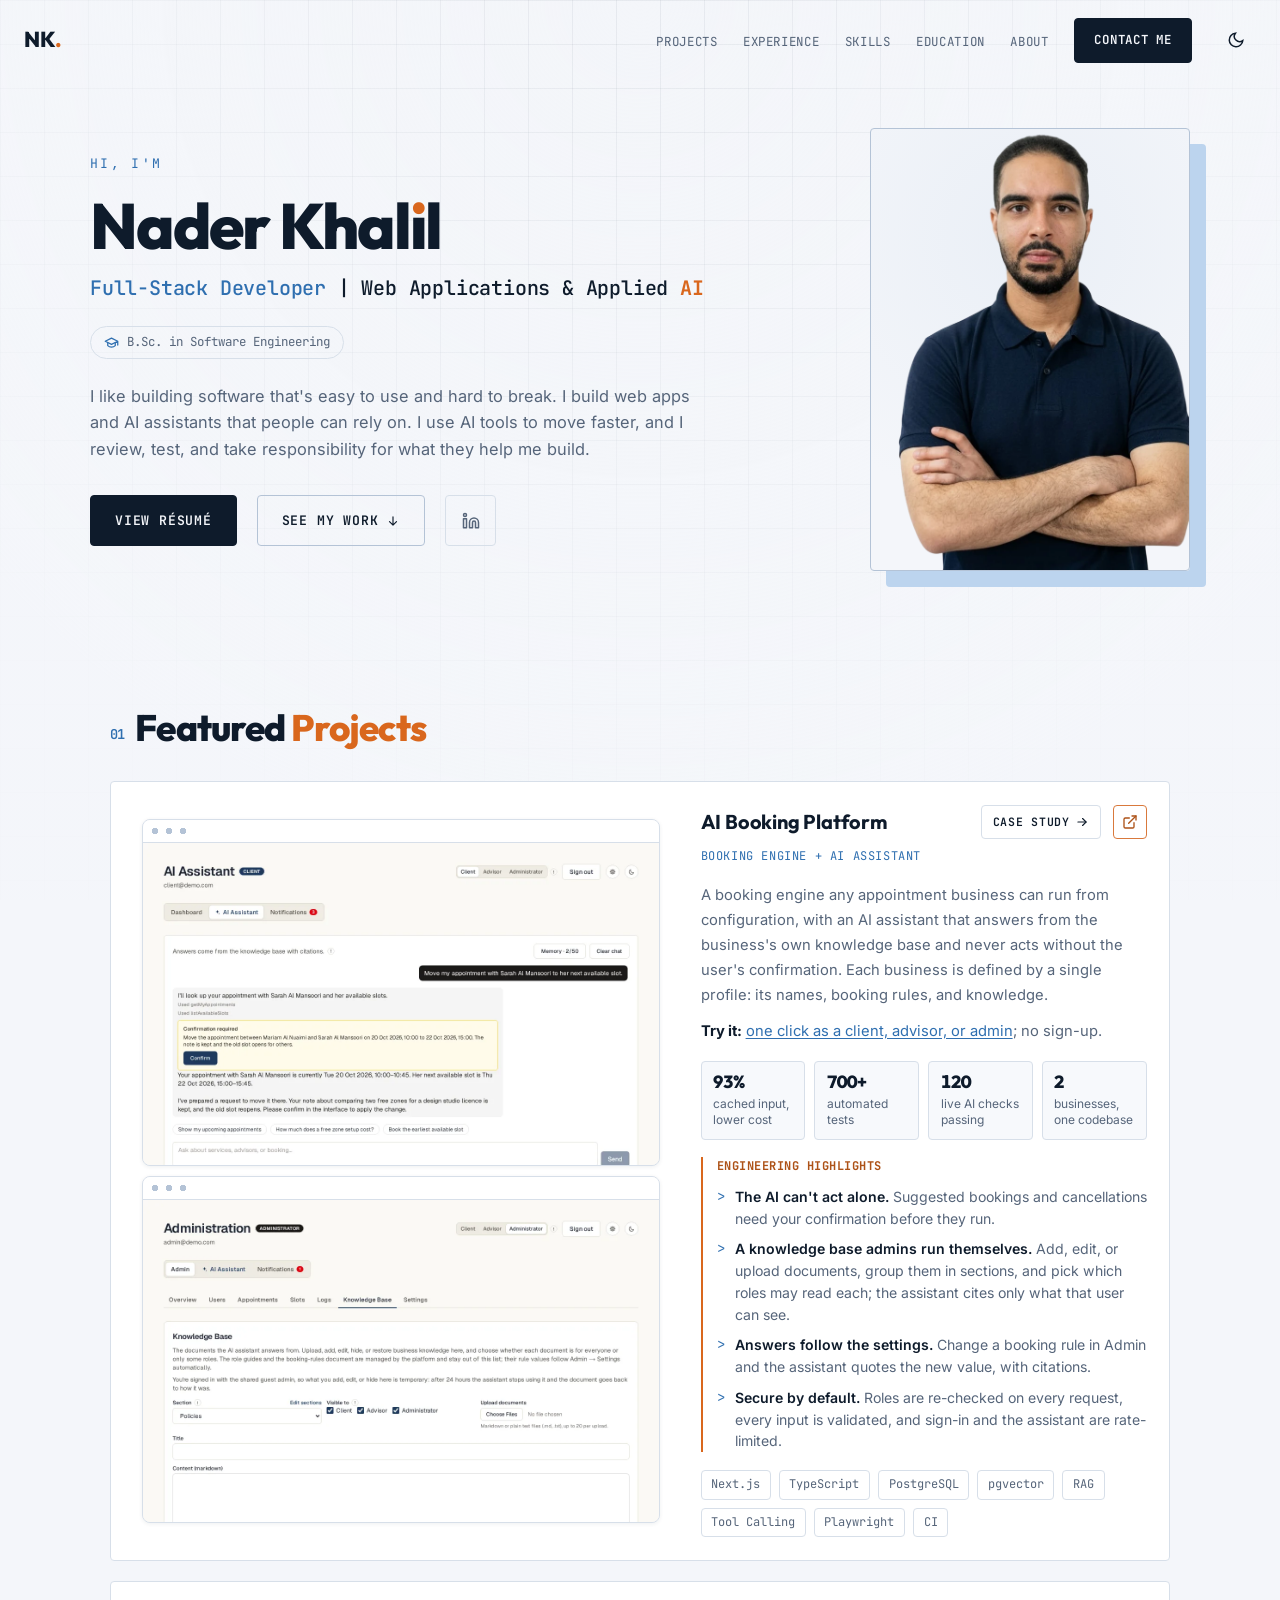
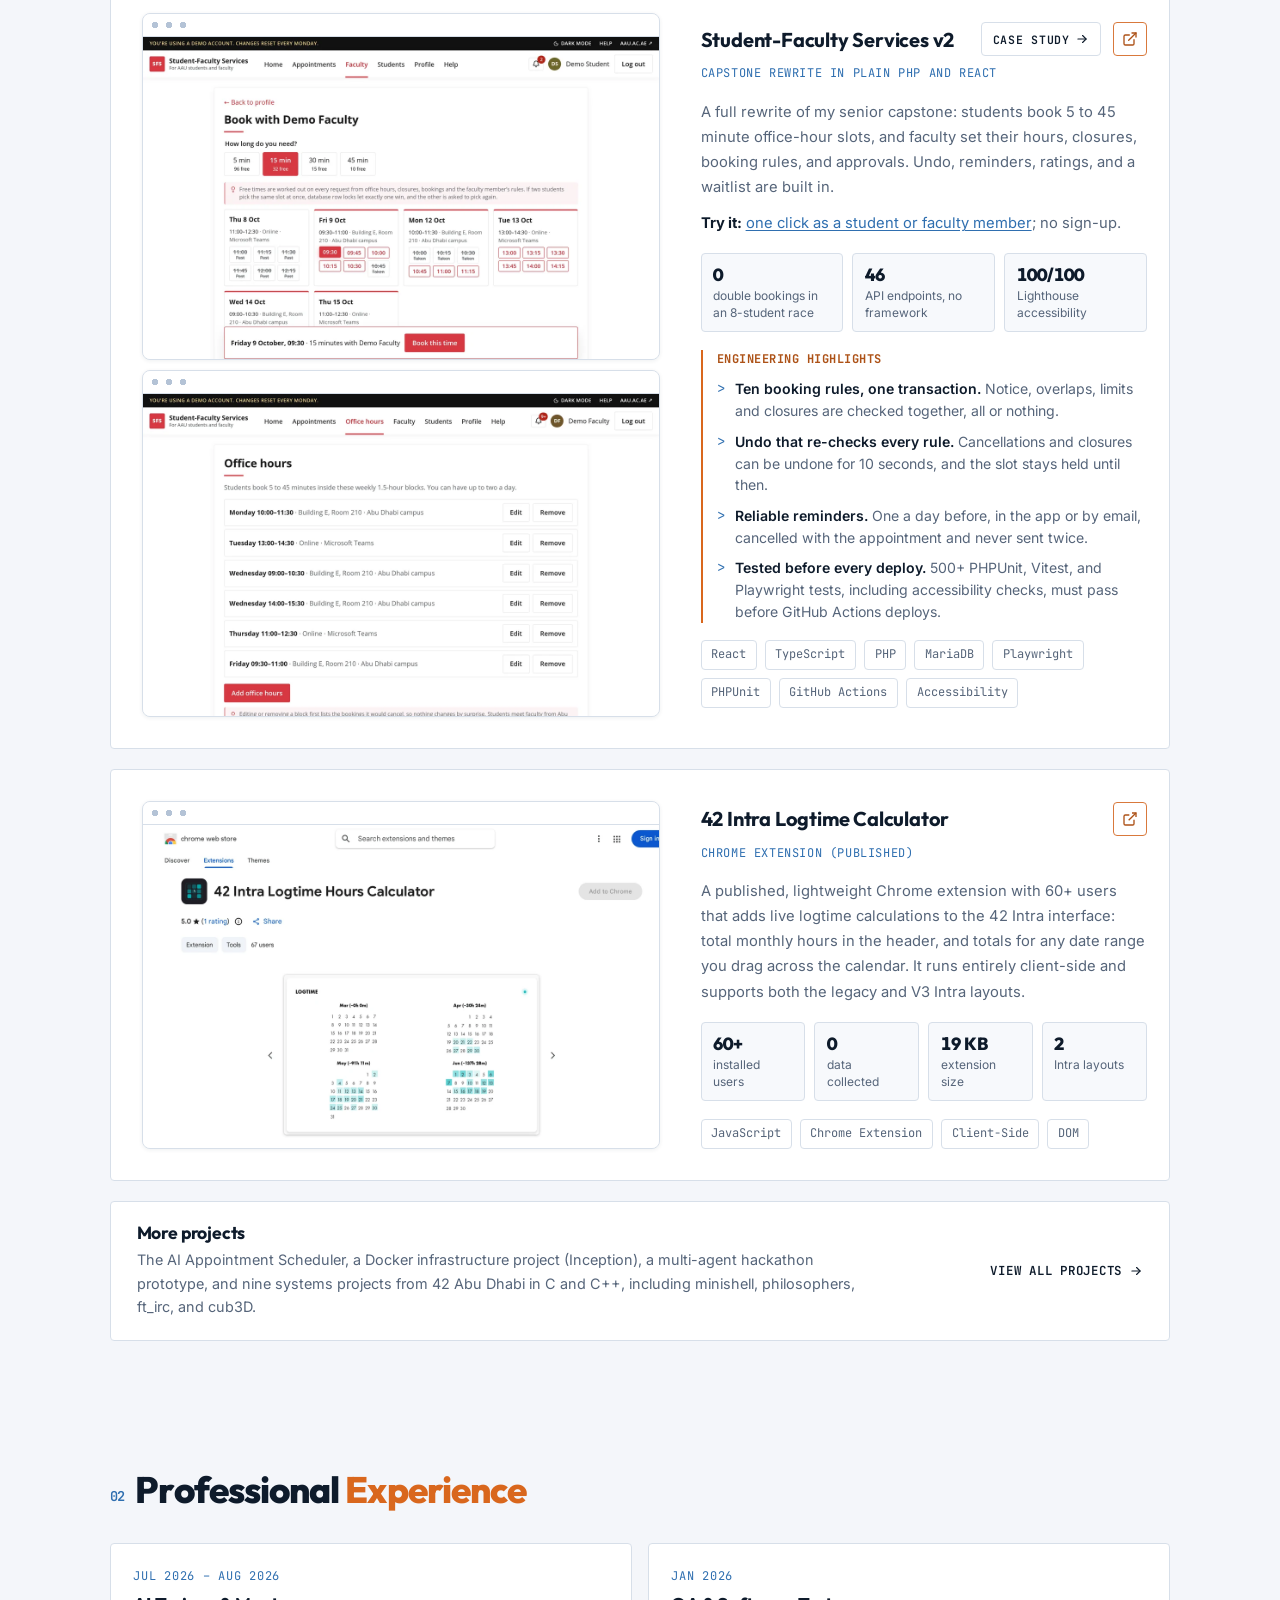
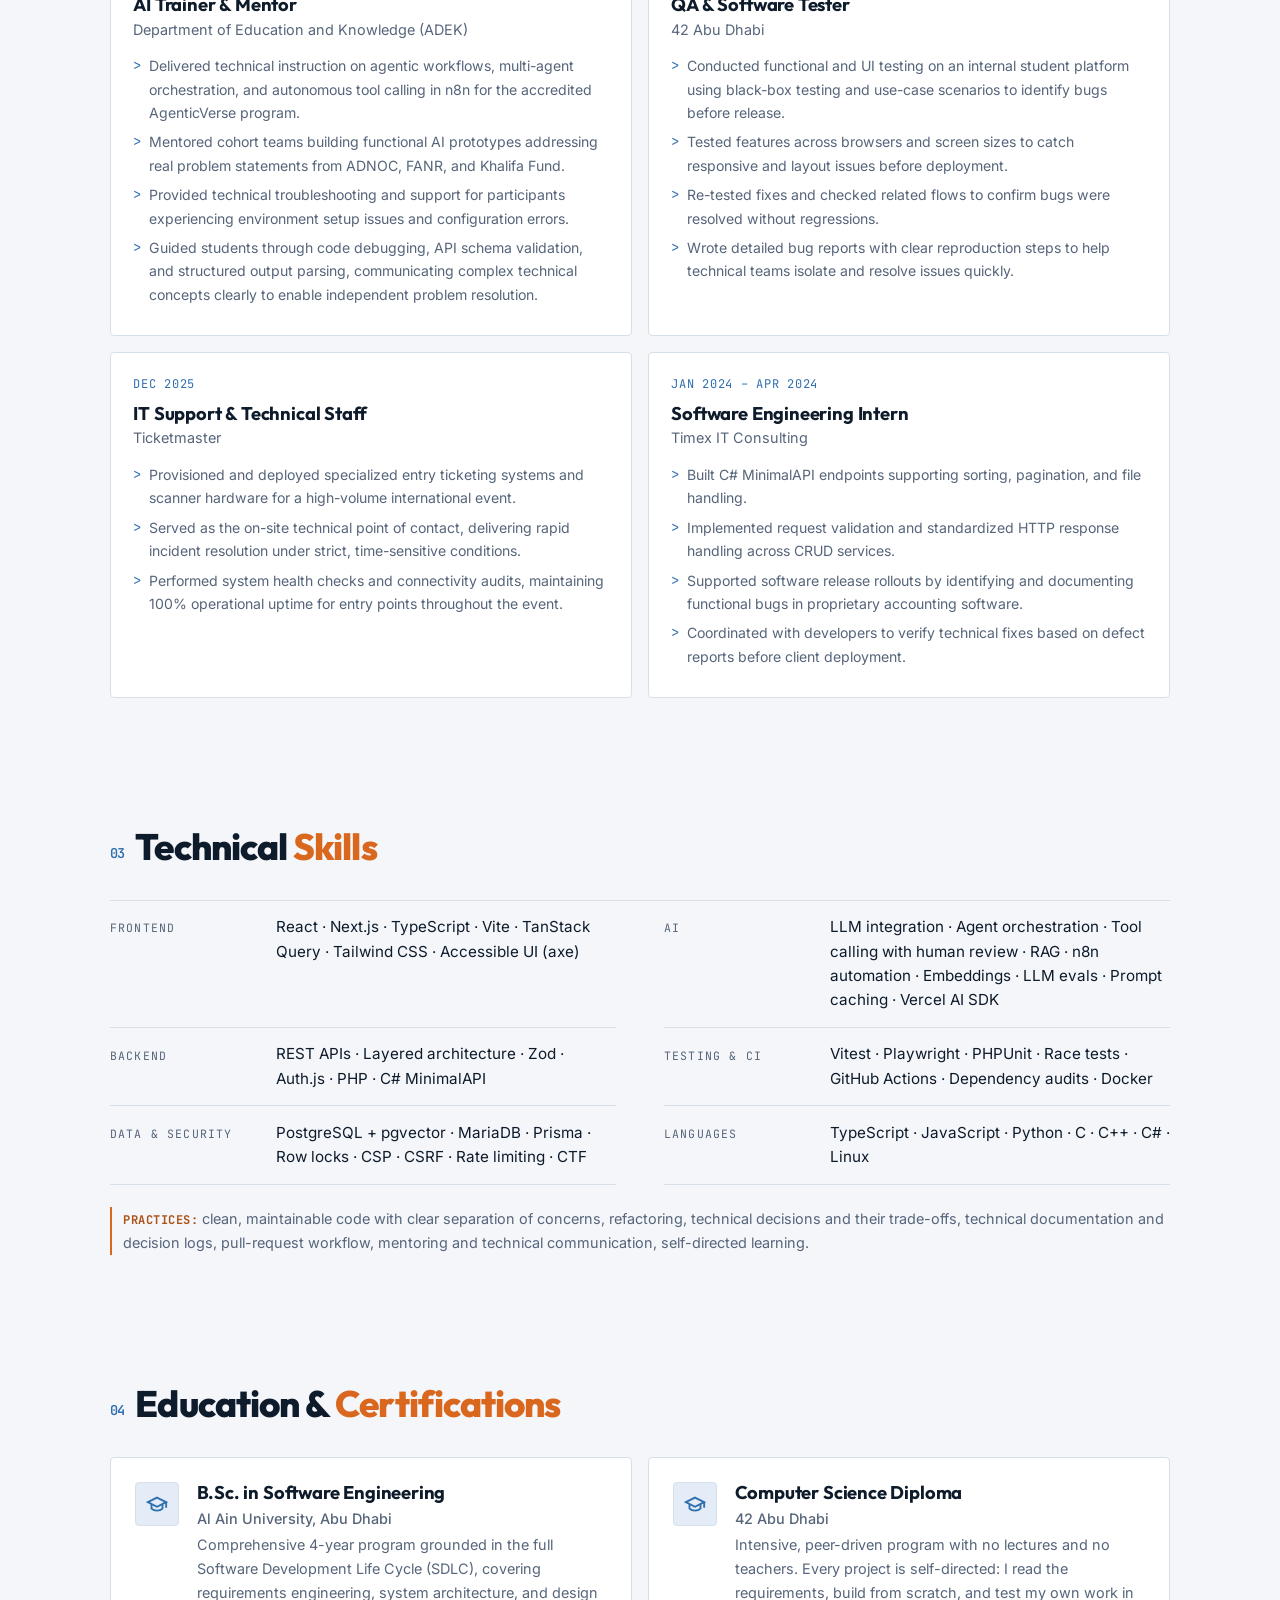
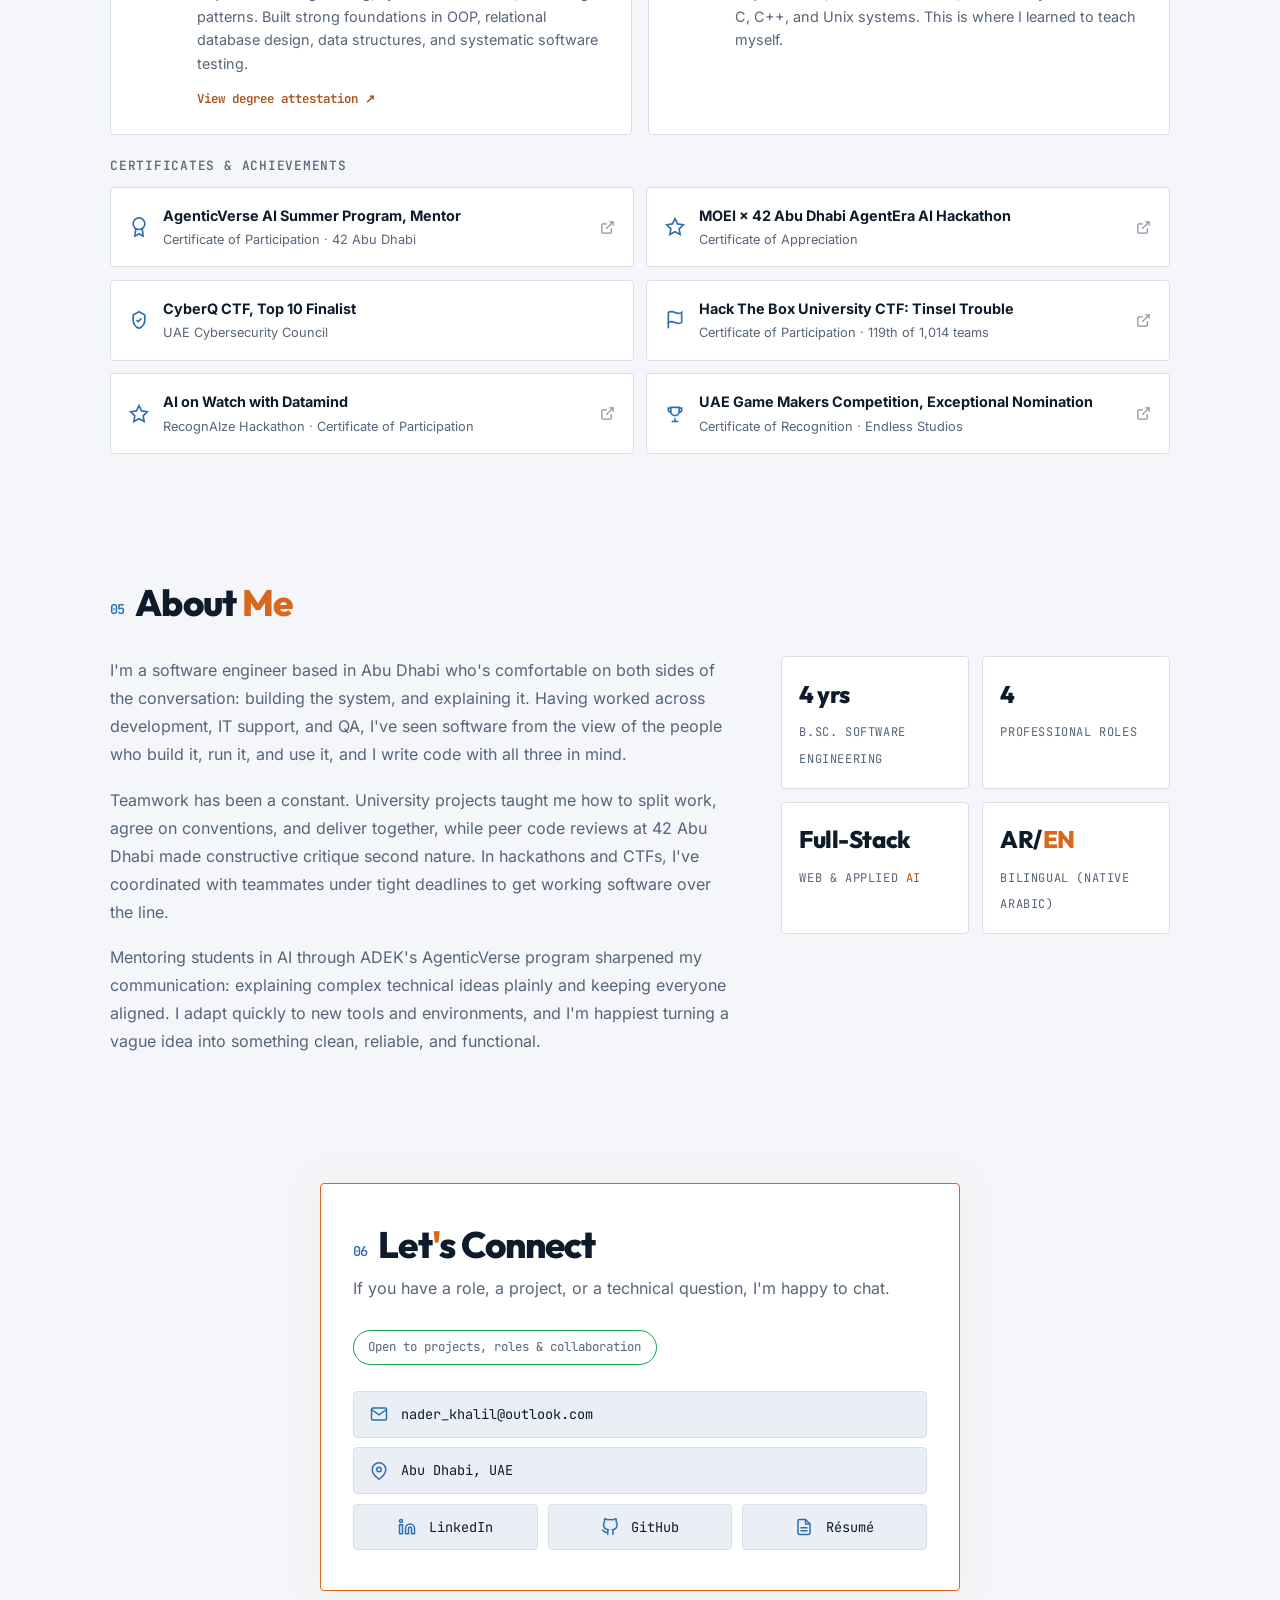
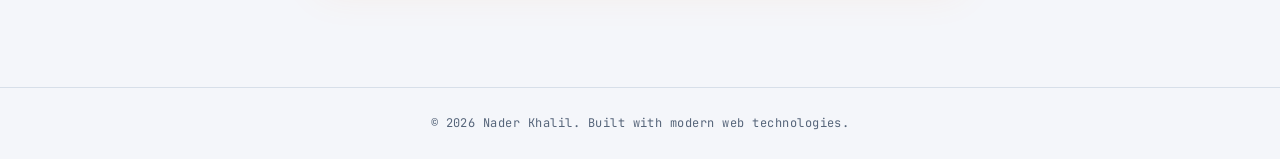
==== commit d98f0a5f: "Update resume PDFs, separate AI Engineer tracks, fix favicon geometry, and refresh skills" ====
--- a/index.html
+++ b/index.html
@@ -7,8 +7,8 @@
     <title>Nader Khalil | Full-Stack Developer</title>
     <meta name="description" content="Full-stack developer in Abu Dhabi building robust, well-tested web apps (React, Next.js, TypeScript, PHP, PostgreSQL) and AI assistants with tool calling.">
     <link rel="canonical" href="https://naderkhalil.dev/">
-    <link rel="icon" href="assets/favicon.svg" type="image/svg+xml">
-    <link rel="icon" href="assets/favicon-32.png" sizes="32x32" type="image/png">
+    <link rel="icon" href="assets/favicon.svg?v=2" type="image/svg+xml">
+    <link rel="icon" href="assets/favicon-32.png?v=2" sizes="32x32" type="image/png">
     <link rel="apple-touch-icon" href="assets/apple-touch-icon.png">
     <!-- Social previews -->
     <meta property="og:type" content="website">
@@ -290,7 +290,7 @@
                     <h3 class="timeline-role">AI Trainer &amp; Mentor</h3>
                     <p class="timeline-company">Department of Education and Knowledge (ADEK)</p>
                     <ul class="timeline-details">
-                        <li>Delivered technical instruction on agentic workflows, prompt structuring, and autonomous tool calling for the accredited AgenticVerse program.</li>
+                        <li>Delivered technical instruction on agentic workflows, multi-agent orchestration, and autonomous tool calling in n8n for the accredited AgenticVerse program.</li>
                         <li>Mentored cohort teams building functional AI prototypes addressing real problem statements from ADNOC, FANR, and Khalifa Fund.</li>
                         <li>Provided technical troubleshooting and support for participants experiencing environment setup issues and configuration errors.</li>
                         <li>Guided students through code debugging, API schema validation, and structured output parsing, communicating complex technical concepts clearly to enable independent problem resolution.</li>
@@ -344,7 +344,7 @@
                 <div class="skills-row"><dt>Frontend</dt><dd>React&nbsp;· Next.js&nbsp;· TypeScript&nbsp;· Vite&nbsp;· TanStack Query&nbsp;· Tailwind CSS&nbsp;· Accessible UI (axe)</dd></div>
                 <div class="skills-row"><dt>Backend</dt><dd>REST APIs&nbsp;· Layered architecture&nbsp;· Zod&nbsp;· Auth.js&nbsp;· PHP&nbsp;· C# MinimalAPI</dd></div>
                 <div class="skills-row"><dt>Data &amp; security</dt><dd>PostgreSQL + pgvector&nbsp;· MariaDB&nbsp;· Prisma&nbsp;· Row locks&nbsp;· CSP&nbsp;· CSRF&nbsp;· Rate limiting&nbsp;· CTF</dd></div>
-                <div class="skills-row"><dt>AI</dt><dd>LLM integration&nbsp;· Tool calling with human review&nbsp;· RAG&nbsp;· Embeddings&nbsp;· LLM evals&nbsp;· Prompt caching&nbsp;· Vercel AI SDK</dd></div>
+                <div class="skills-row"><dt>AI</dt><dd>LLM integration&nbsp;· Agent orchestration&nbsp;· Tool calling with human review&nbsp;· RAG&nbsp;· n8n automation&nbsp;· Embeddings&nbsp;· LLM evals&nbsp;· Prompt caching&nbsp;· Vercel AI SDK</dd></div>
                 <div class="skills-row"><dt>Testing &amp; CI</dt><dd>Vitest&nbsp;· Playwright&nbsp;· PHPUnit&nbsp;· Race tests&nbsp;· GitHub Actions&nbsp;· Dependency audits&nbsp;· Docker</dd></div>
                 <div class="skills-row"><dt>Languages</dt><dd>TypeScript&nbsp;· JavaScript&nbsp;· Python&nbsp;· C&nbsp;· C++&nbsp;· C#&nbsp;· Linux</dd></div>
             </dl>
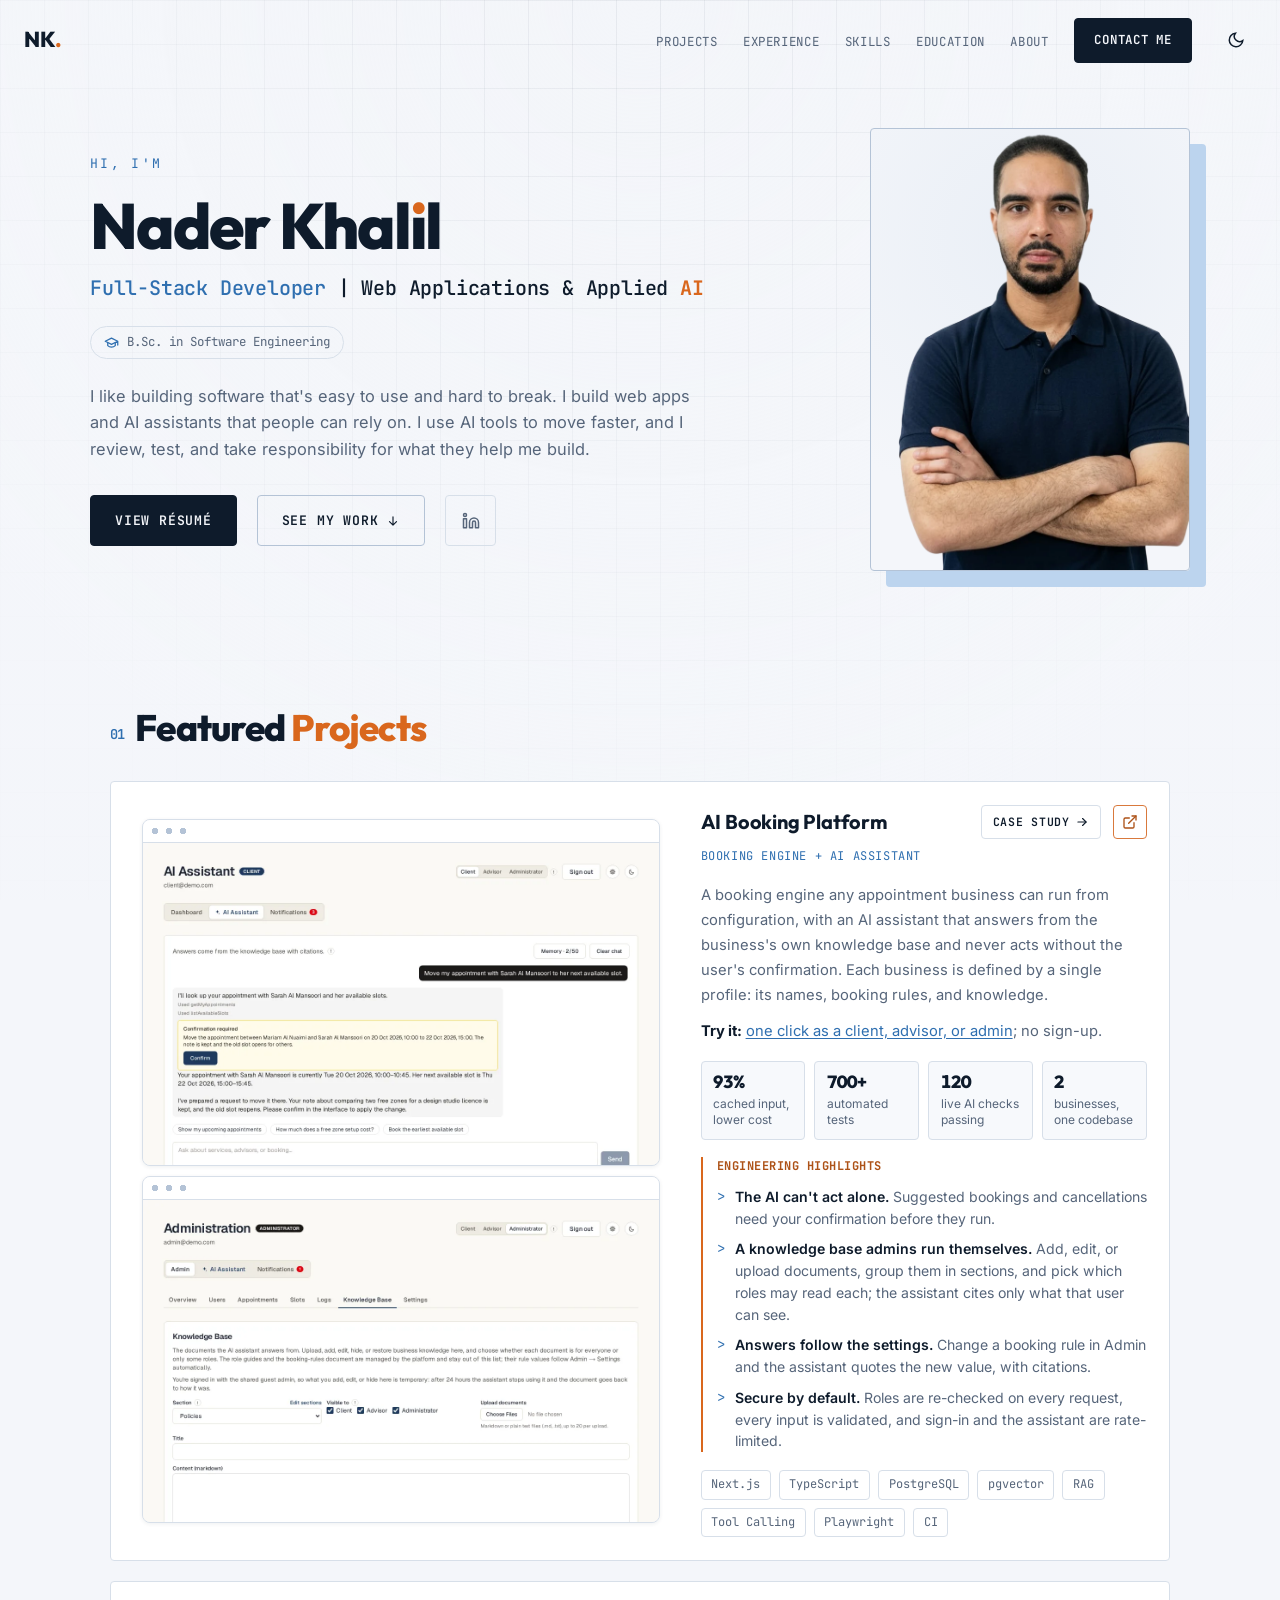
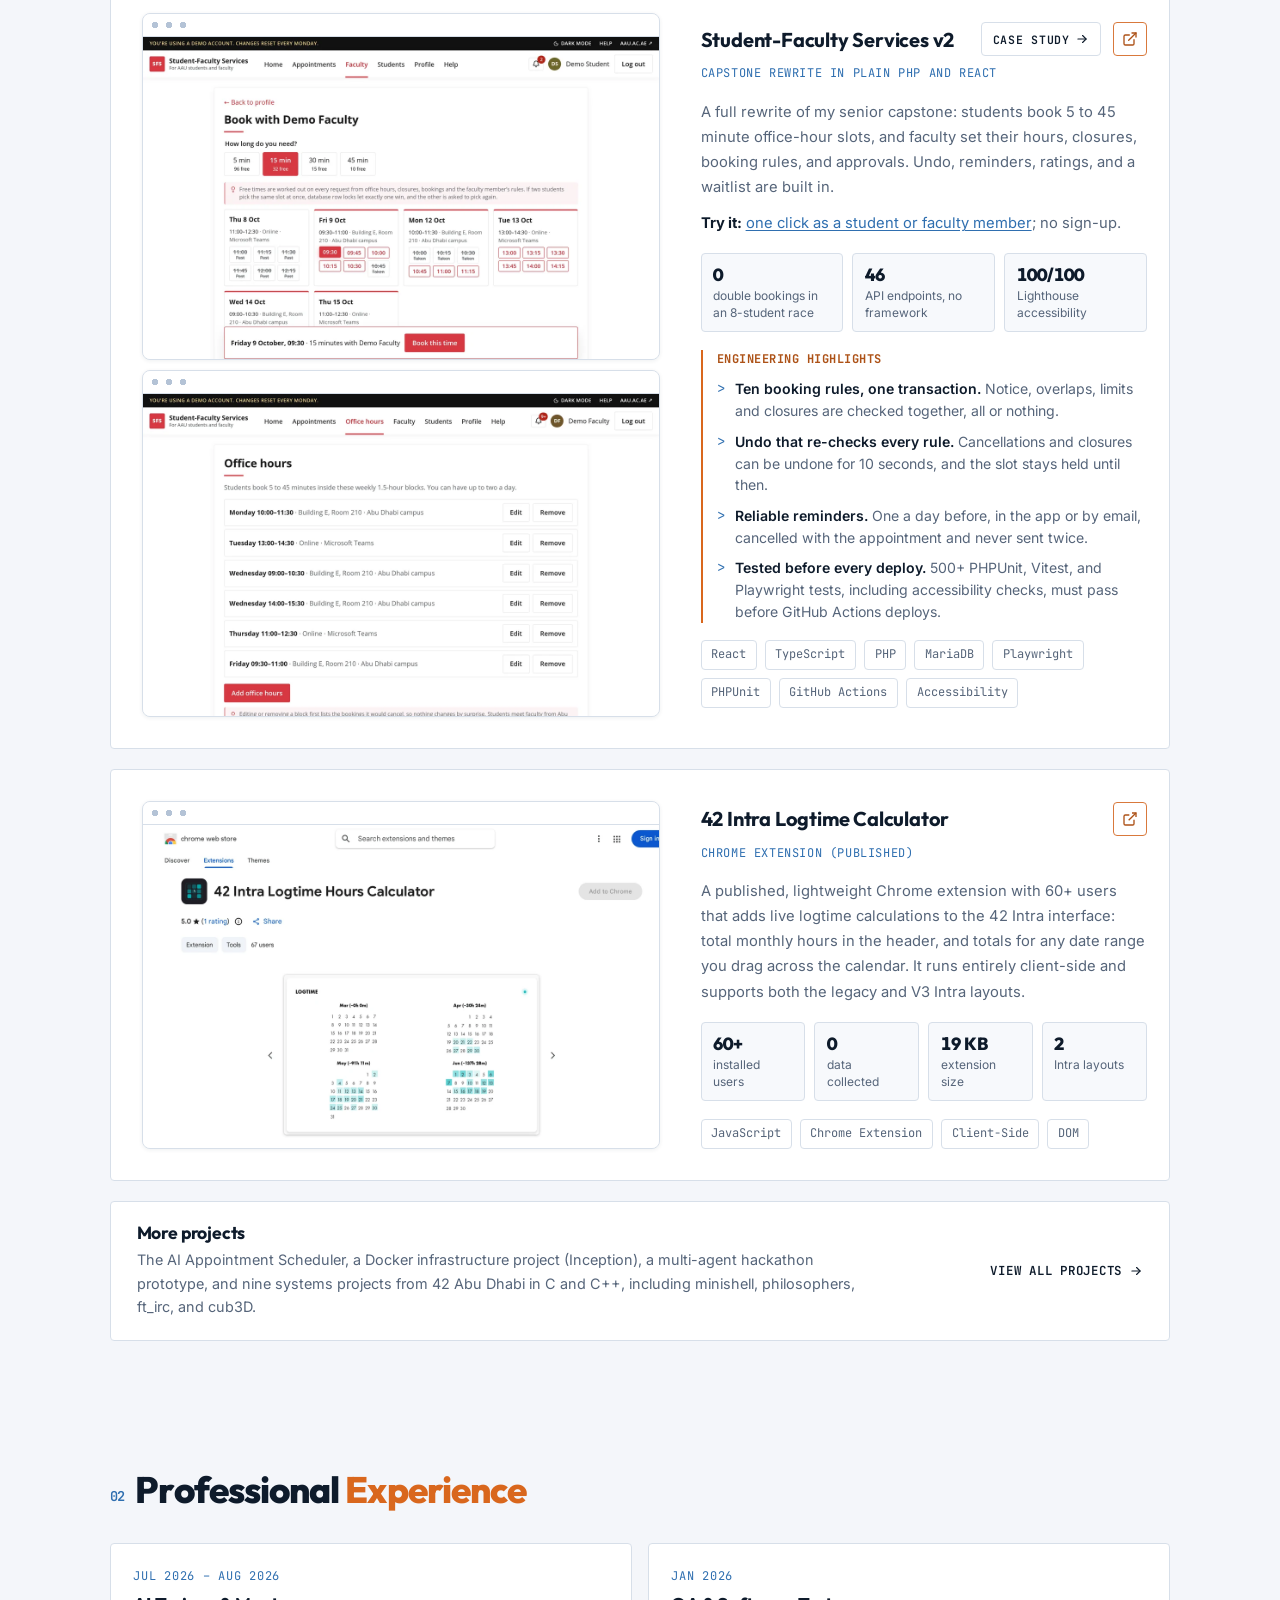
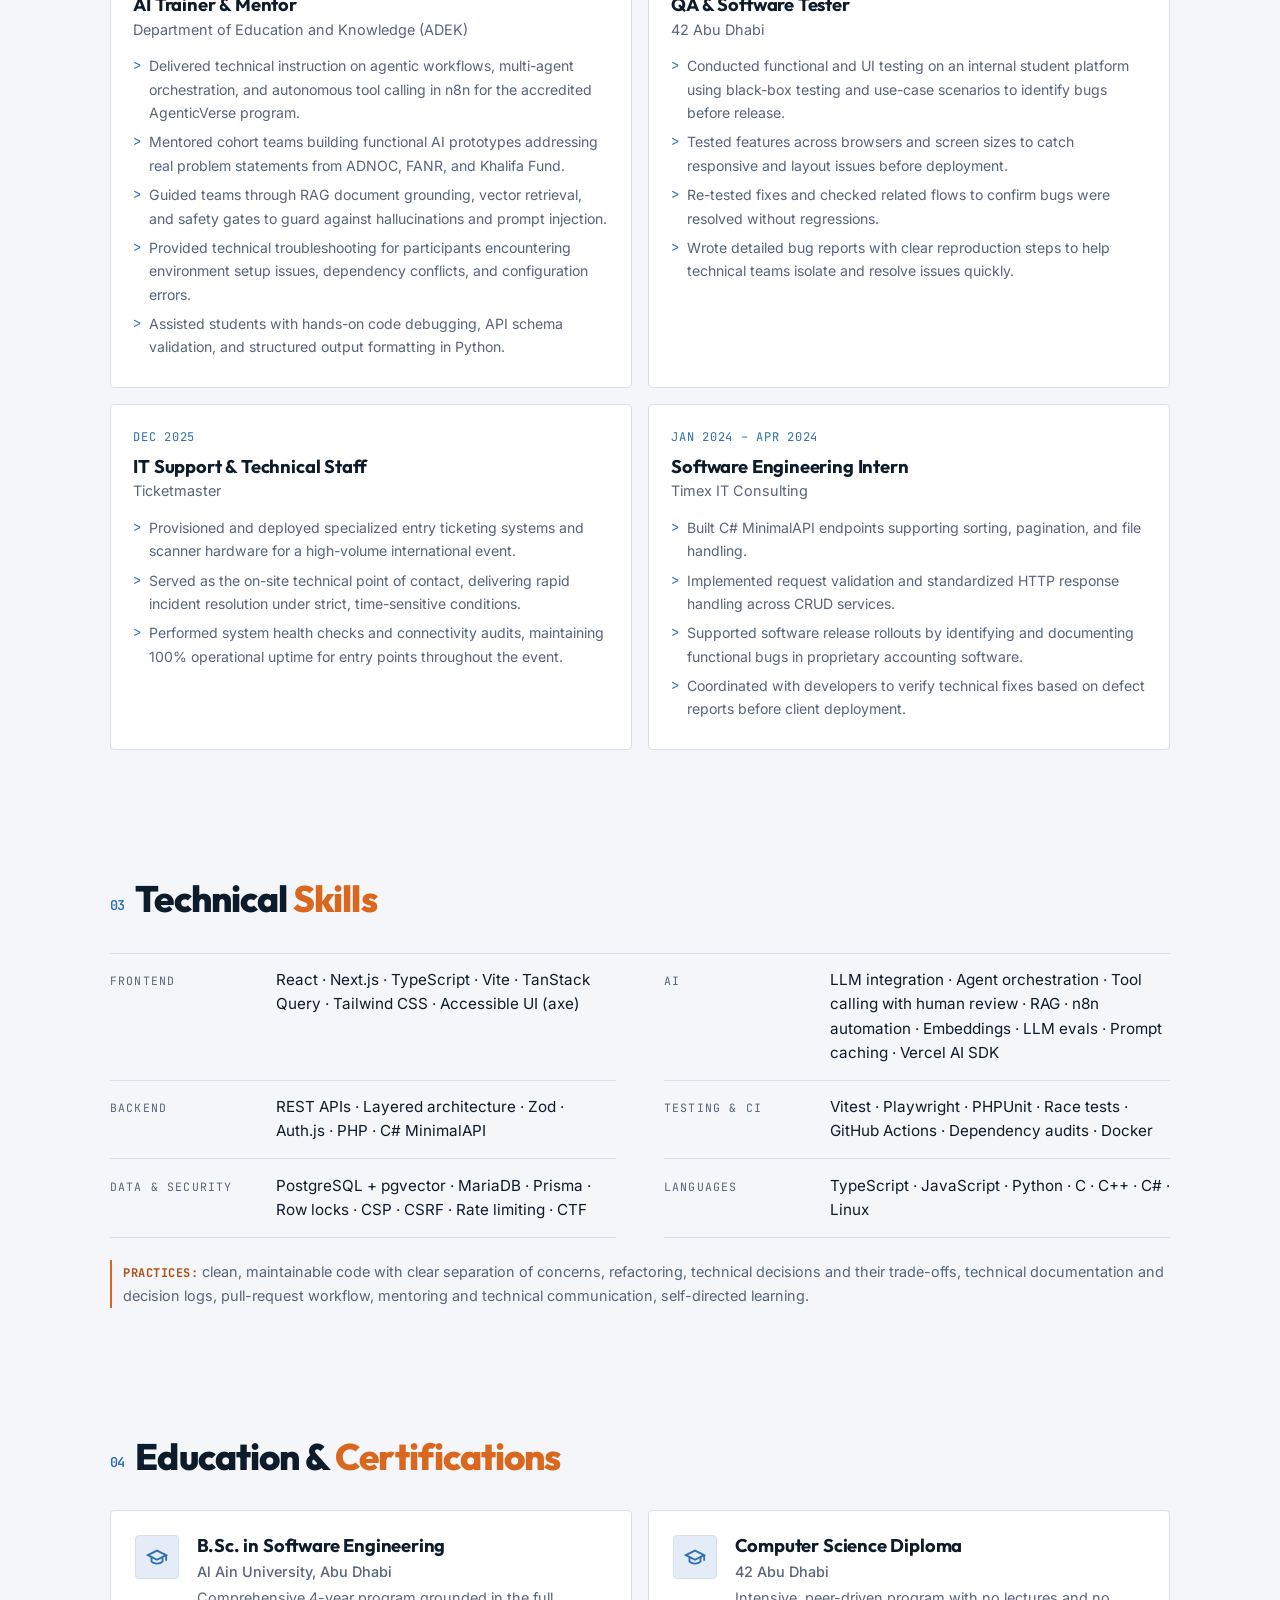
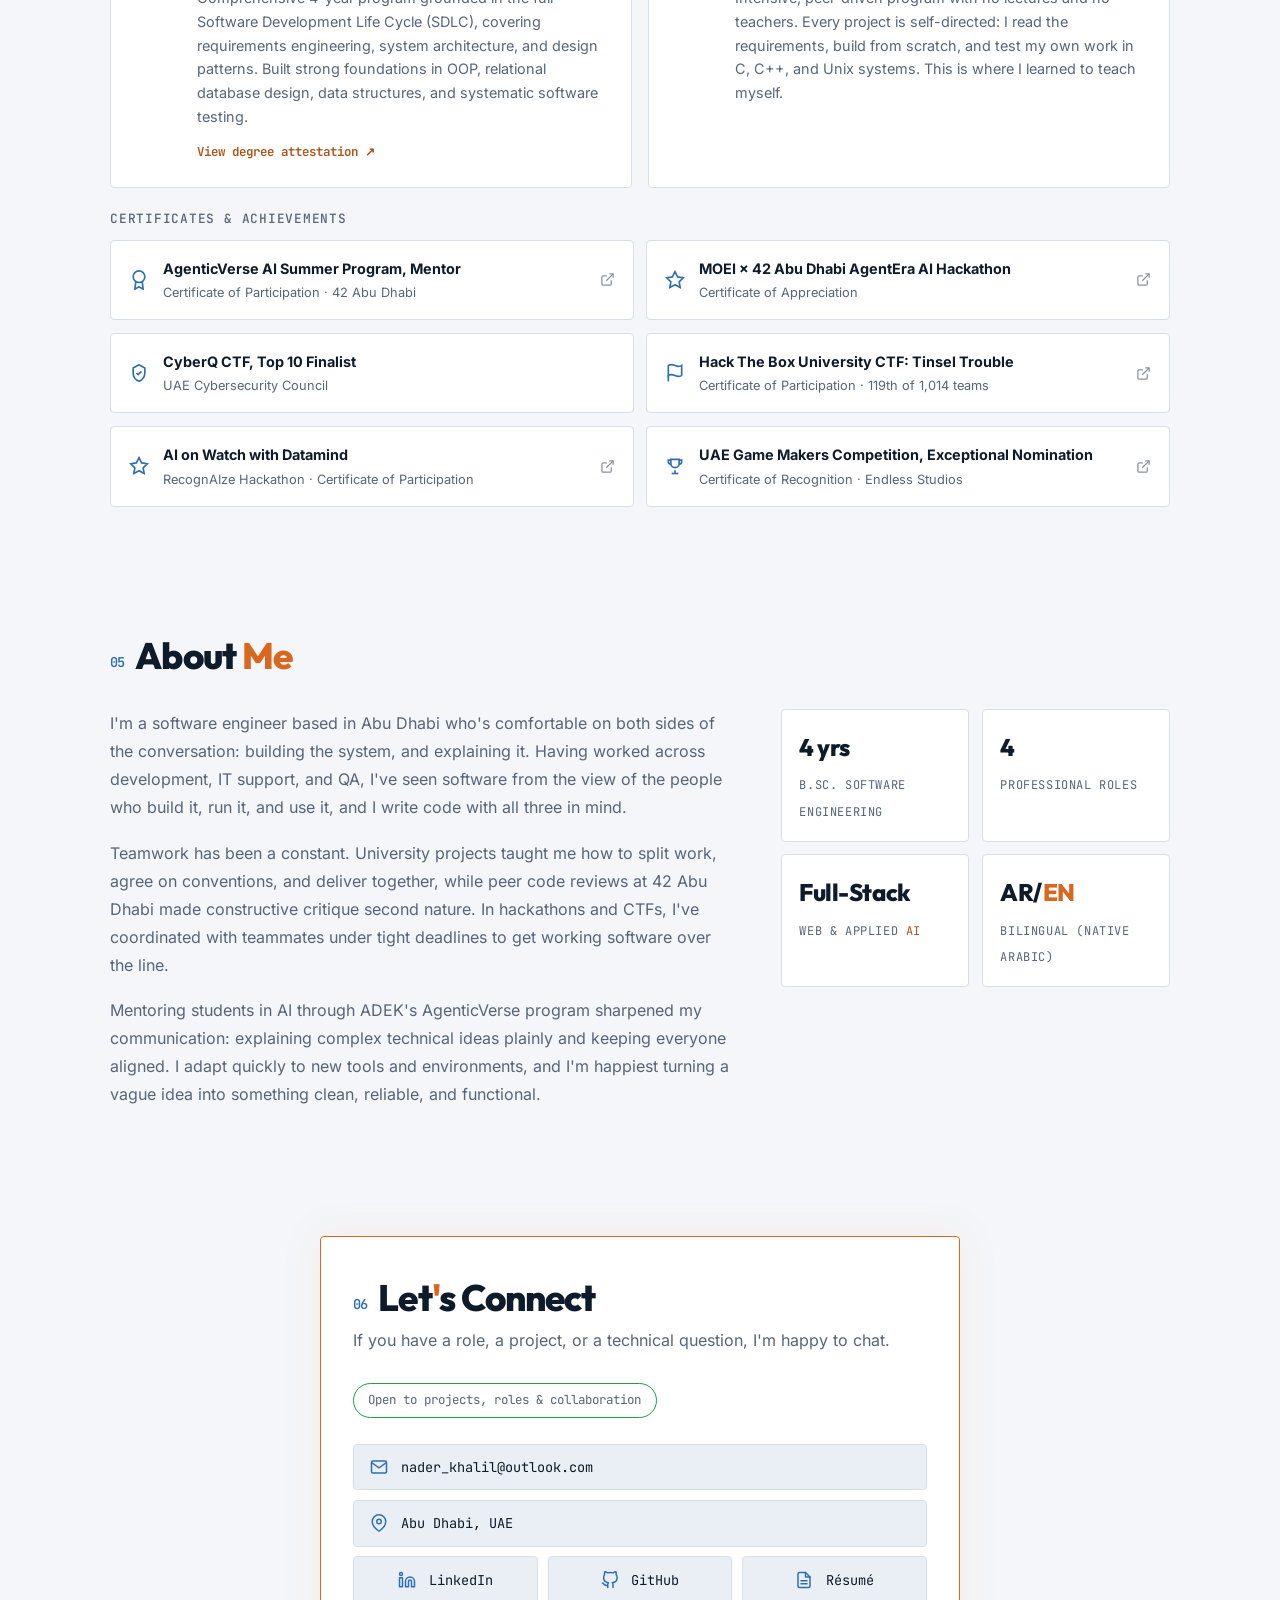
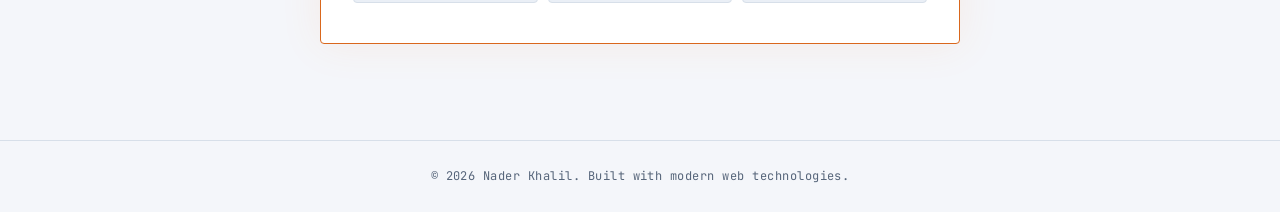
==== commit a7caa510: "Update ADEK experience with RAG, safety gates, and clean troubleshooting wording" ====
--- a/index.html
+++ b/index.html
@@ -45,7 +45,7 @@
     <link rel="preload" href="assets/fonts/inter-latin-var.woff2" as="font" type="font/woff2" crossorigin>
     <link rel="preload" href="assets/fonts/outfit-latin-var.woff2" as="font" type="font/woff2" crossorigin>
     <link rel="preload" href="assets/fonts/jetbrains-mono-latin-var.woff2" as="font" type="font/woff2" crossorigin>
-    <link rel="stylesheet" href="styles.css?v=20261029a">
+    <link rel="stylesheet" href="styles.css?v=20261101a">
     <script>
         (function () {
             // Lets the CSS hide fade-in sections only when scripts can reveal them again.
@@ -292,8 +292,9 @@
                     <ul class="timeline-details">
                         <li>Delivered technical instruction on agentic workflows, multi-agent orchestration, and autonomous tool calling in n8n for the accredited AgenticVerse program.</li>
                         <li>Mentored cohort teams building functional AI prototypes addressing real problem statements from ADNOC, FANR, and Khalifa Fund.</li>
-                        <li>Provided technical troubleshooting and support for participants experiencing environment setup issues and configuration errors.</li>
-                        <li>Guided students through code debugging, API schema validation, and structured output parsing, communicating complex technical concepts clearly to enable independent problem resolution.</li>
+                        <li>Guided teams through RAG document grounding, vector retrieval, and safety gates to guard against hallucinations and prompt injection.</li>
+                        <li>Provided technical troubleshooting for participants encountering environment setup issues, dependency conflicts, and configuration errors.</li>
+                        <li>Assisted students with hands-on code debugging, API schema validation, and structured output formatting in Python.</li>
                     </ul>
                 </div>
 
--- a/styles.css
+++ b/styles.css
@@ -974,11 +974,12 @@
     font-family: var(--font-mono);
     font-size: 0.75rem;
     color: var(--muted);
+    cursor: default;
     transition: var(--transition-smooth);
 }
 
 .project-tags span:hover {
-    border-color: var(--accent-warm);
+    border-color: var(--border-strong);
     color: var(--text);
     background: var(--surface-2);
 }
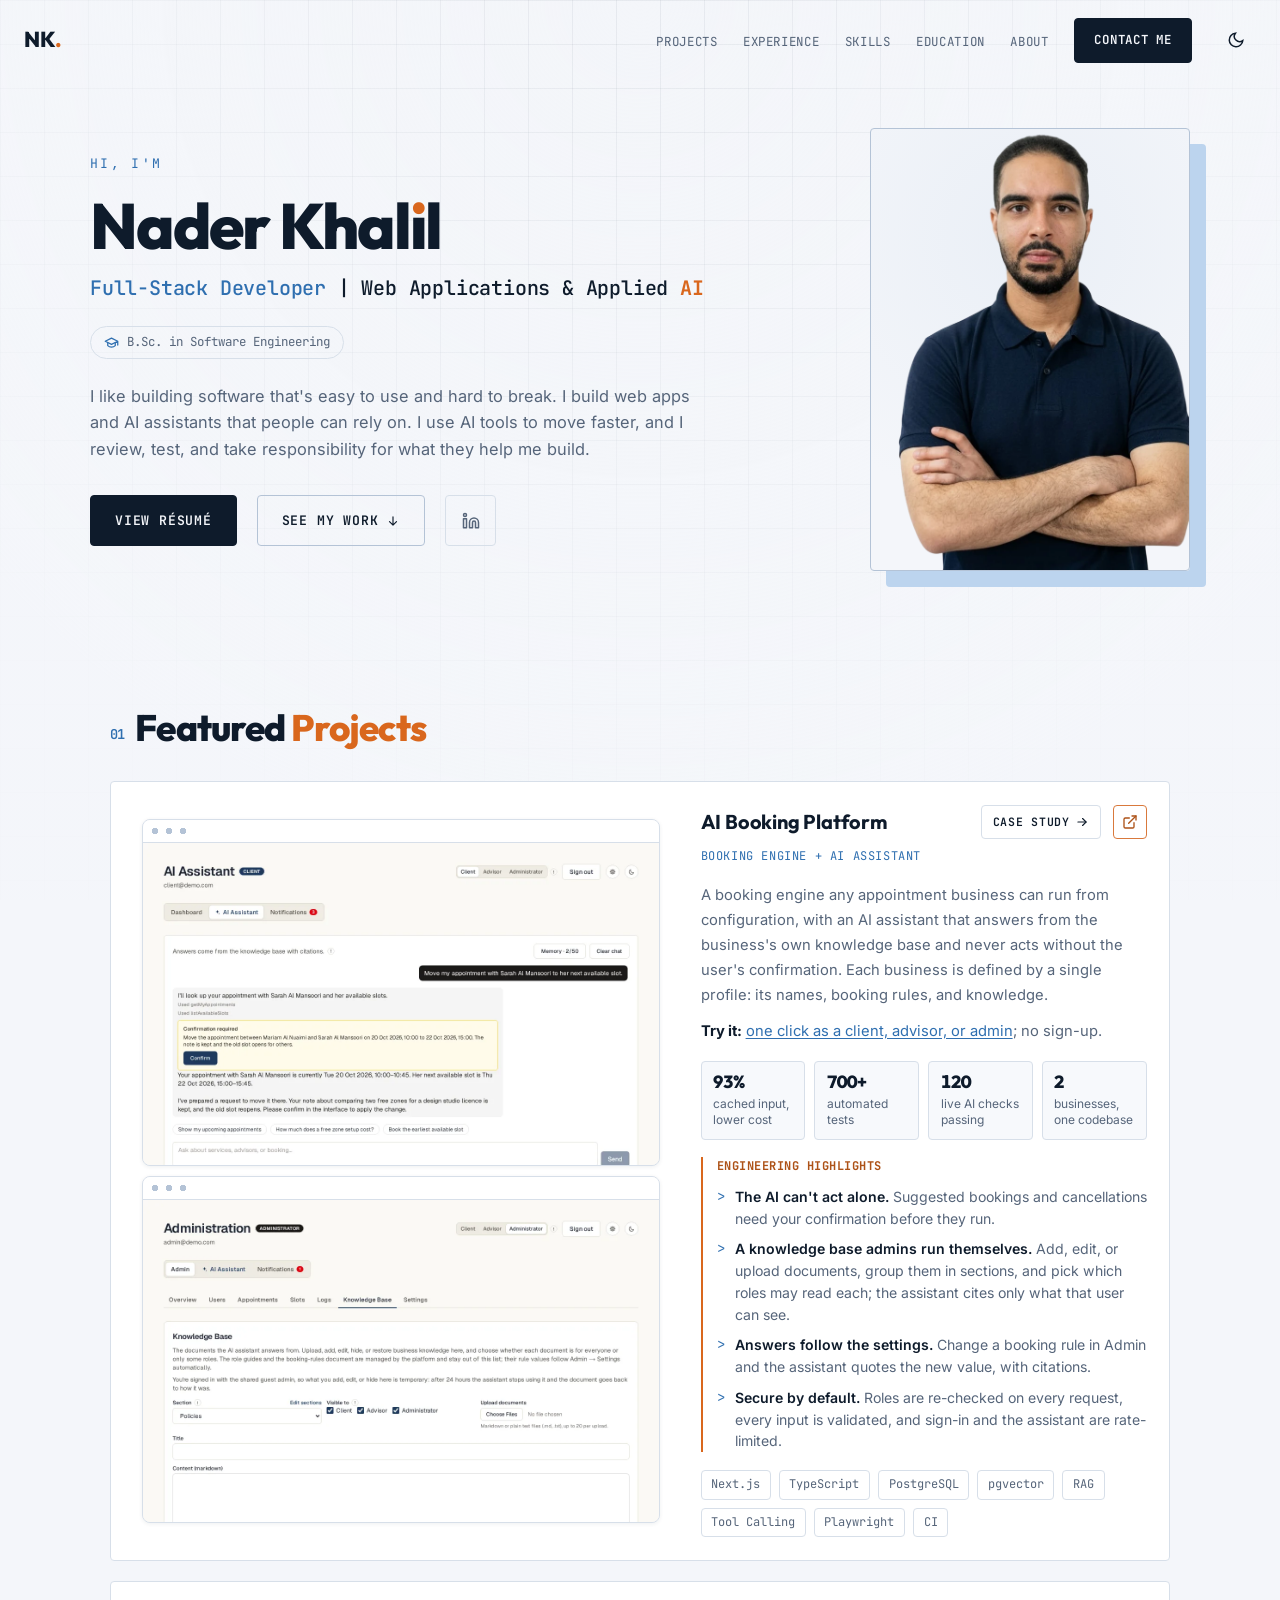
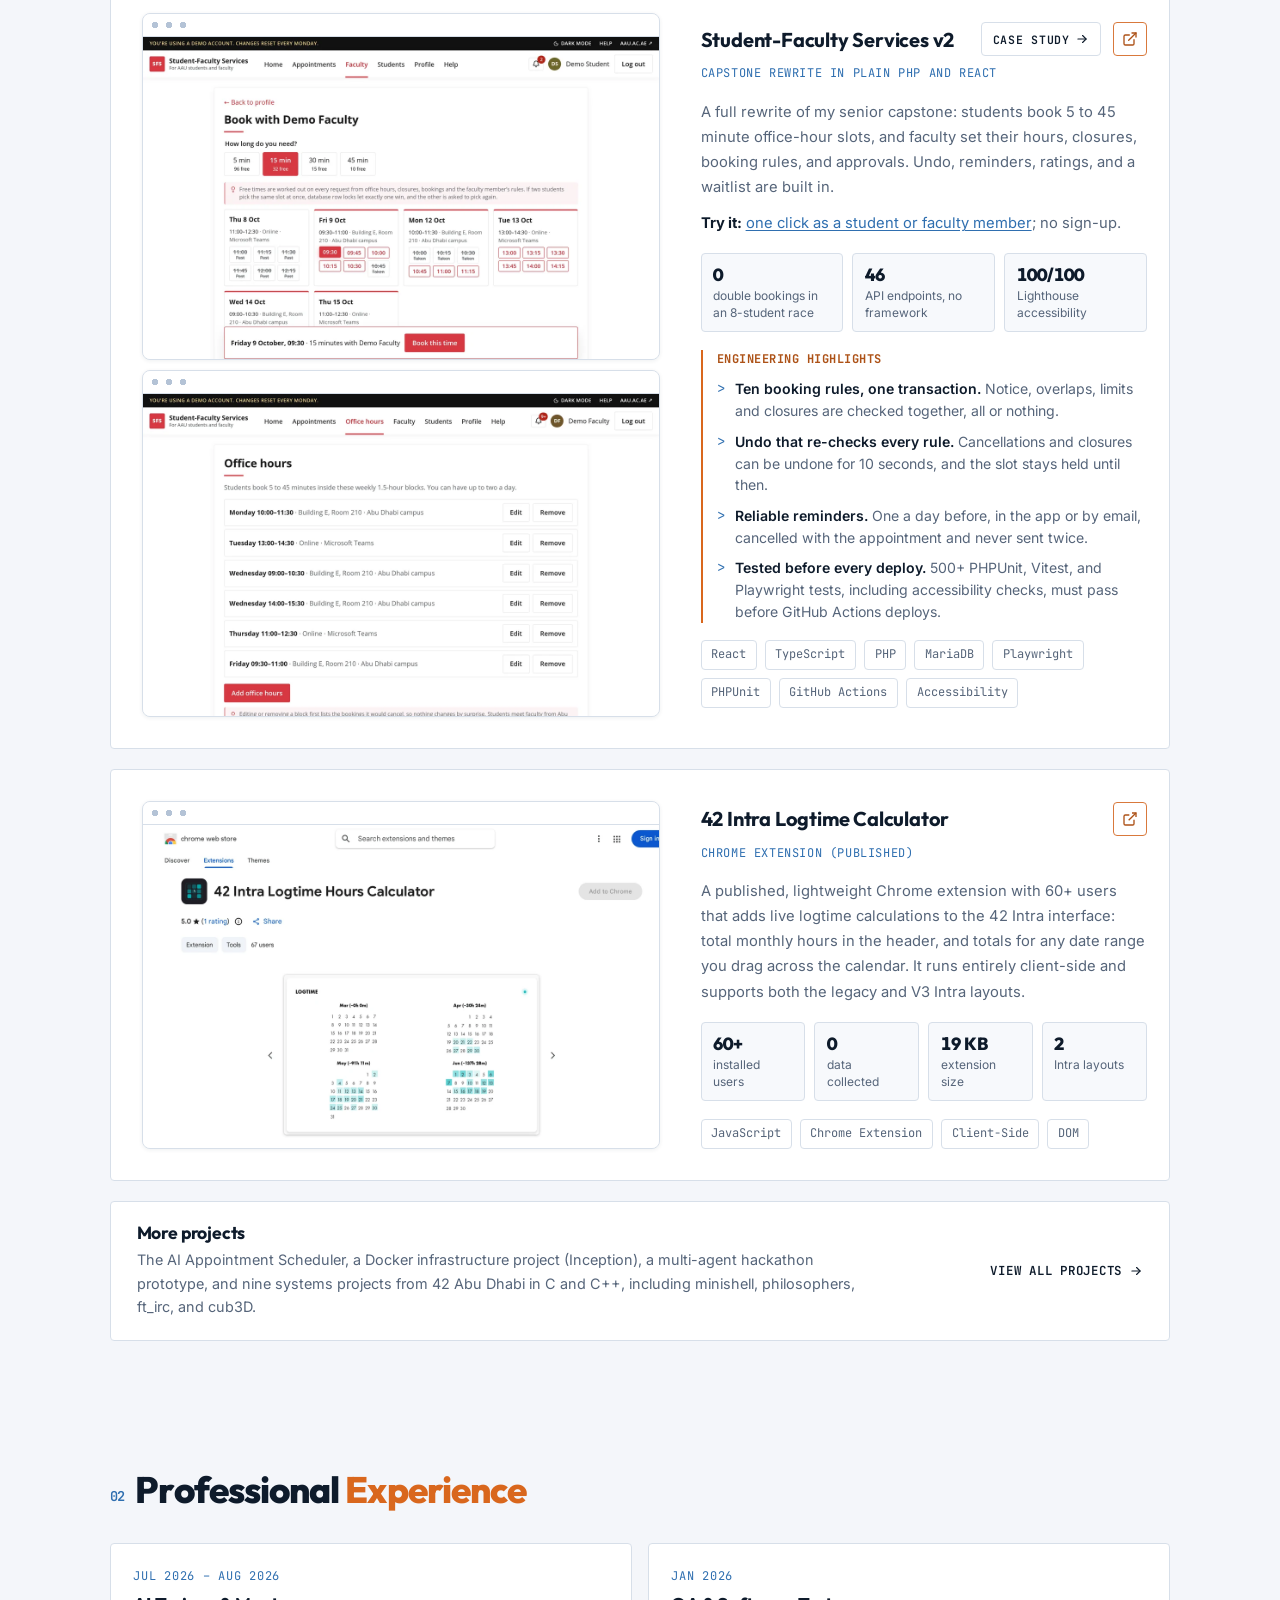
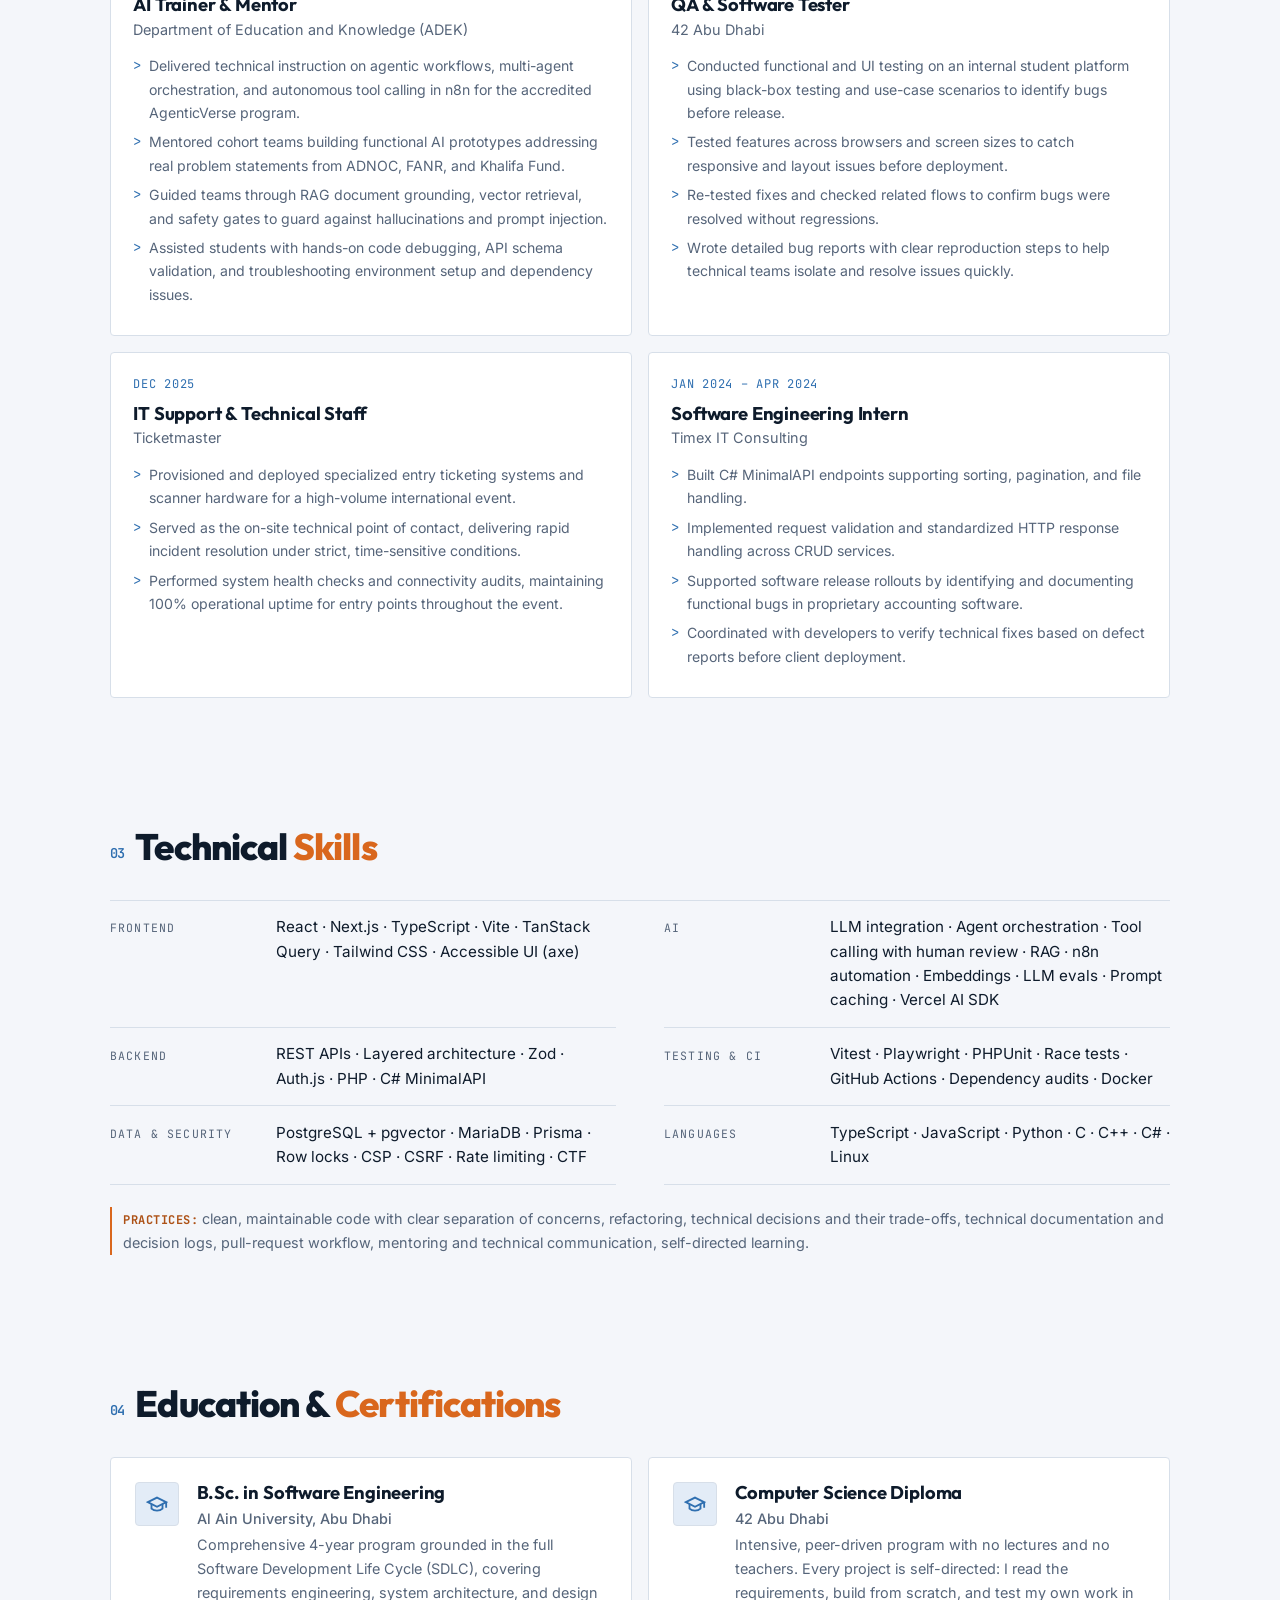
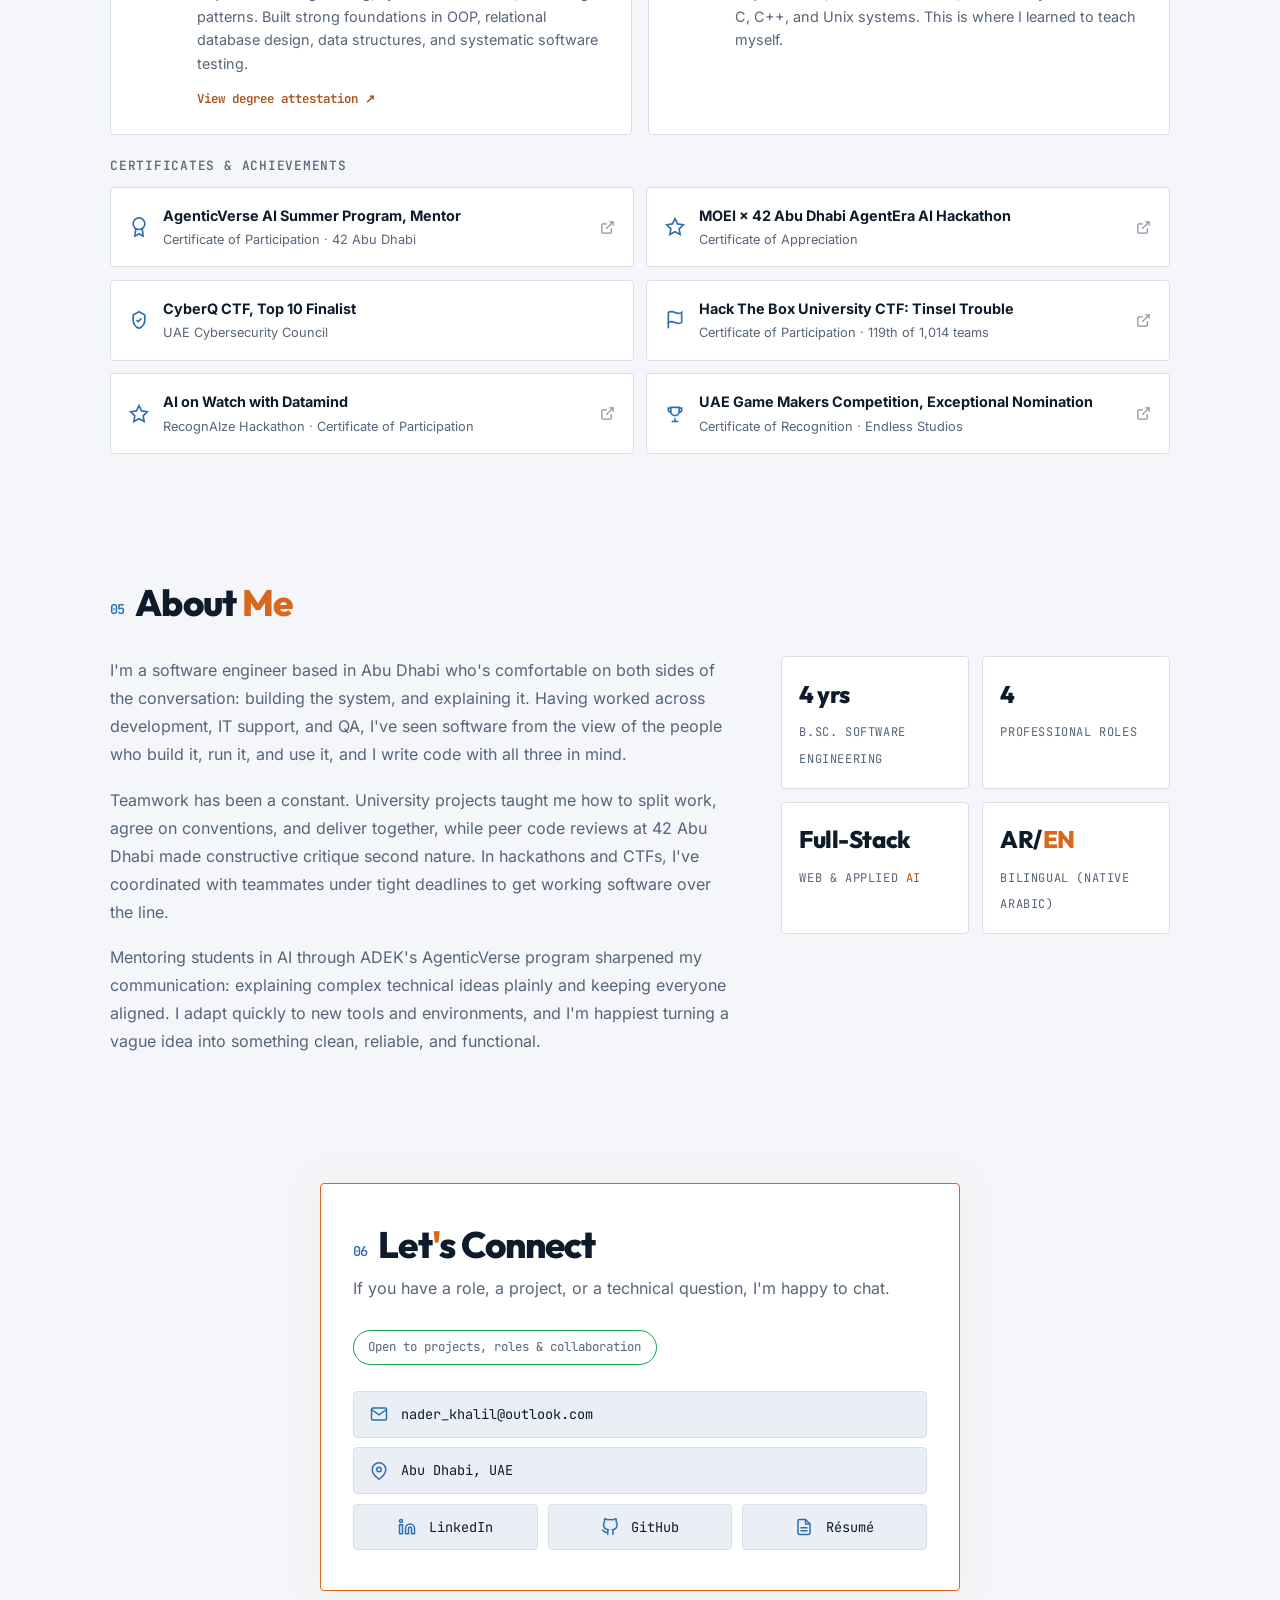
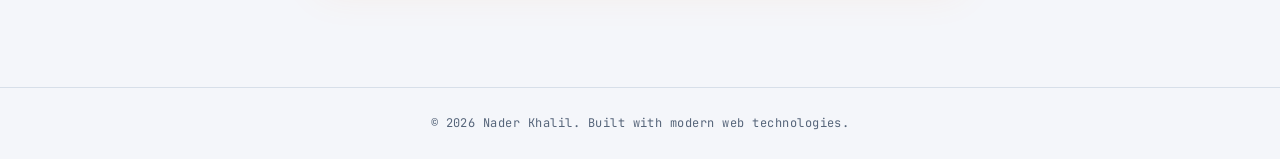
==== commit dc015f1a: "Consolidate ADEK experience to 4 balanced points and streamline lab troubleshooting" ====
--- a/index.html
+++ b/index.html
@@ -293,8 +293,7 @@
                         <li>Delivered technical instruction on agentic workflows, multi-agent orchestration, and autonomous tool calling in n8n for the accredited AgenticVerse program.</li>
                         <li>Mentored cohort teams building functional AI prototypes addressing real problem statements from ADNOC, FANR, and Khalifa Fund.</li>
                         <li>Guided teams through RAG document grounding, vector retrieval, and safety gates to guard against hallucinations and prompt injection.</li>
-                        <li>Provided technical troubleshooting for participants encountering environment setup issues, dependency conflicts, and configuration errors.</li>
-                        <li>Assisted students with hands-on code debugging, API schema validation, and structured output formatting in Python.</li>
+                        <li>Assisted students with hands-on code debugging, API schema validation, and troubleshooting environment setup and dependency issues.</li>
                     </ul>
                 </div>
 
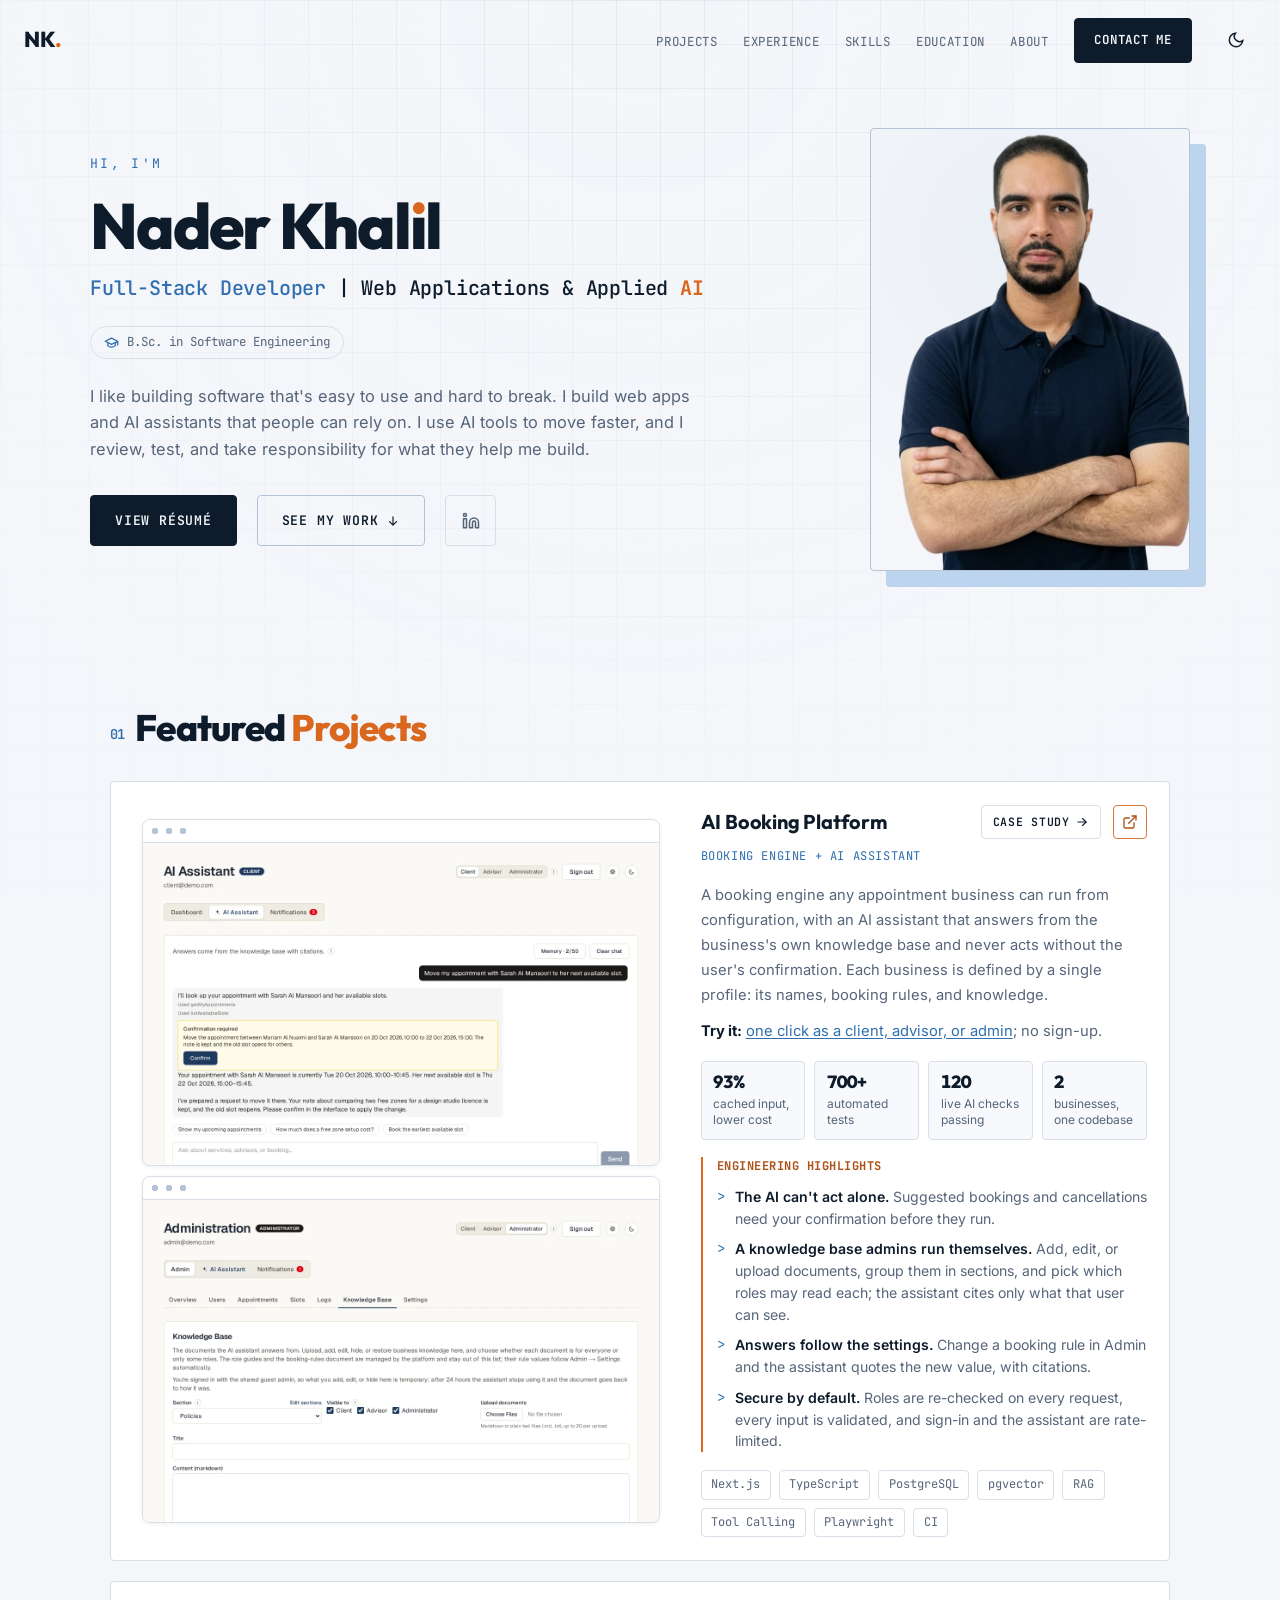
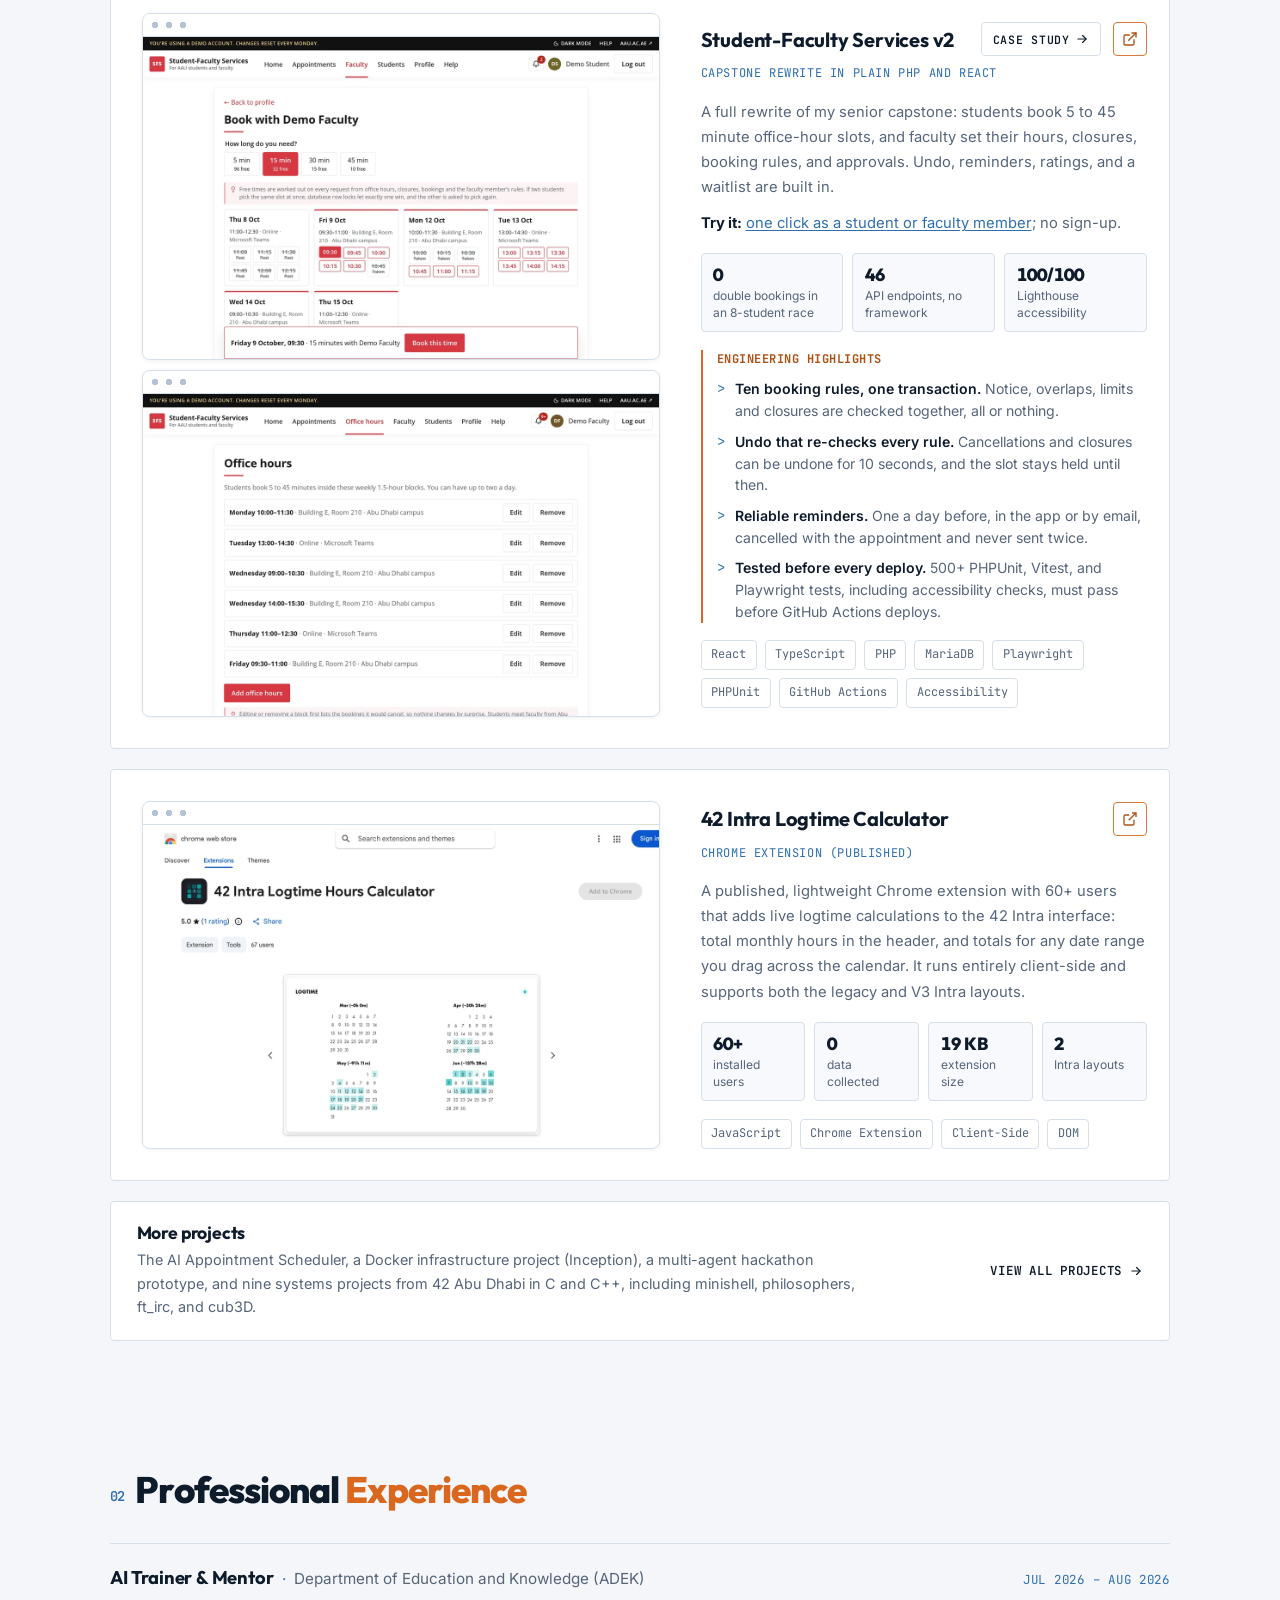
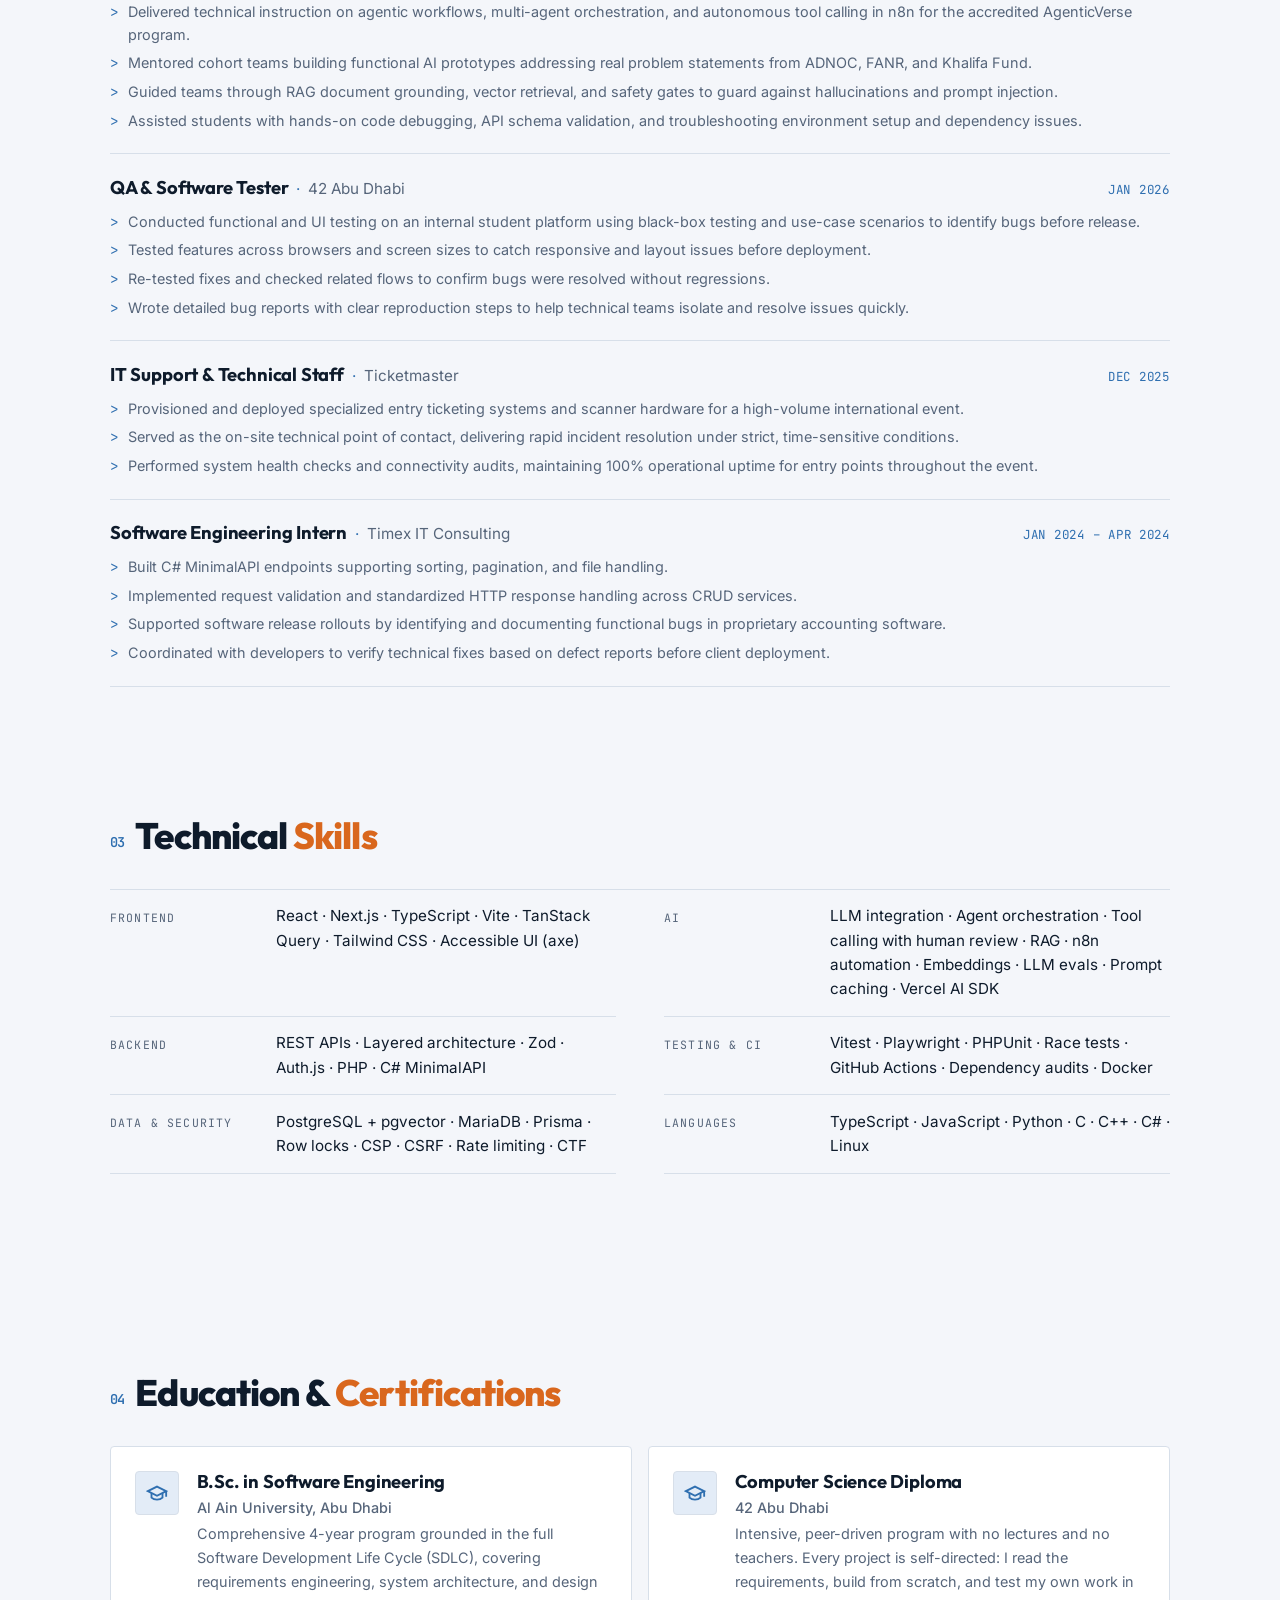
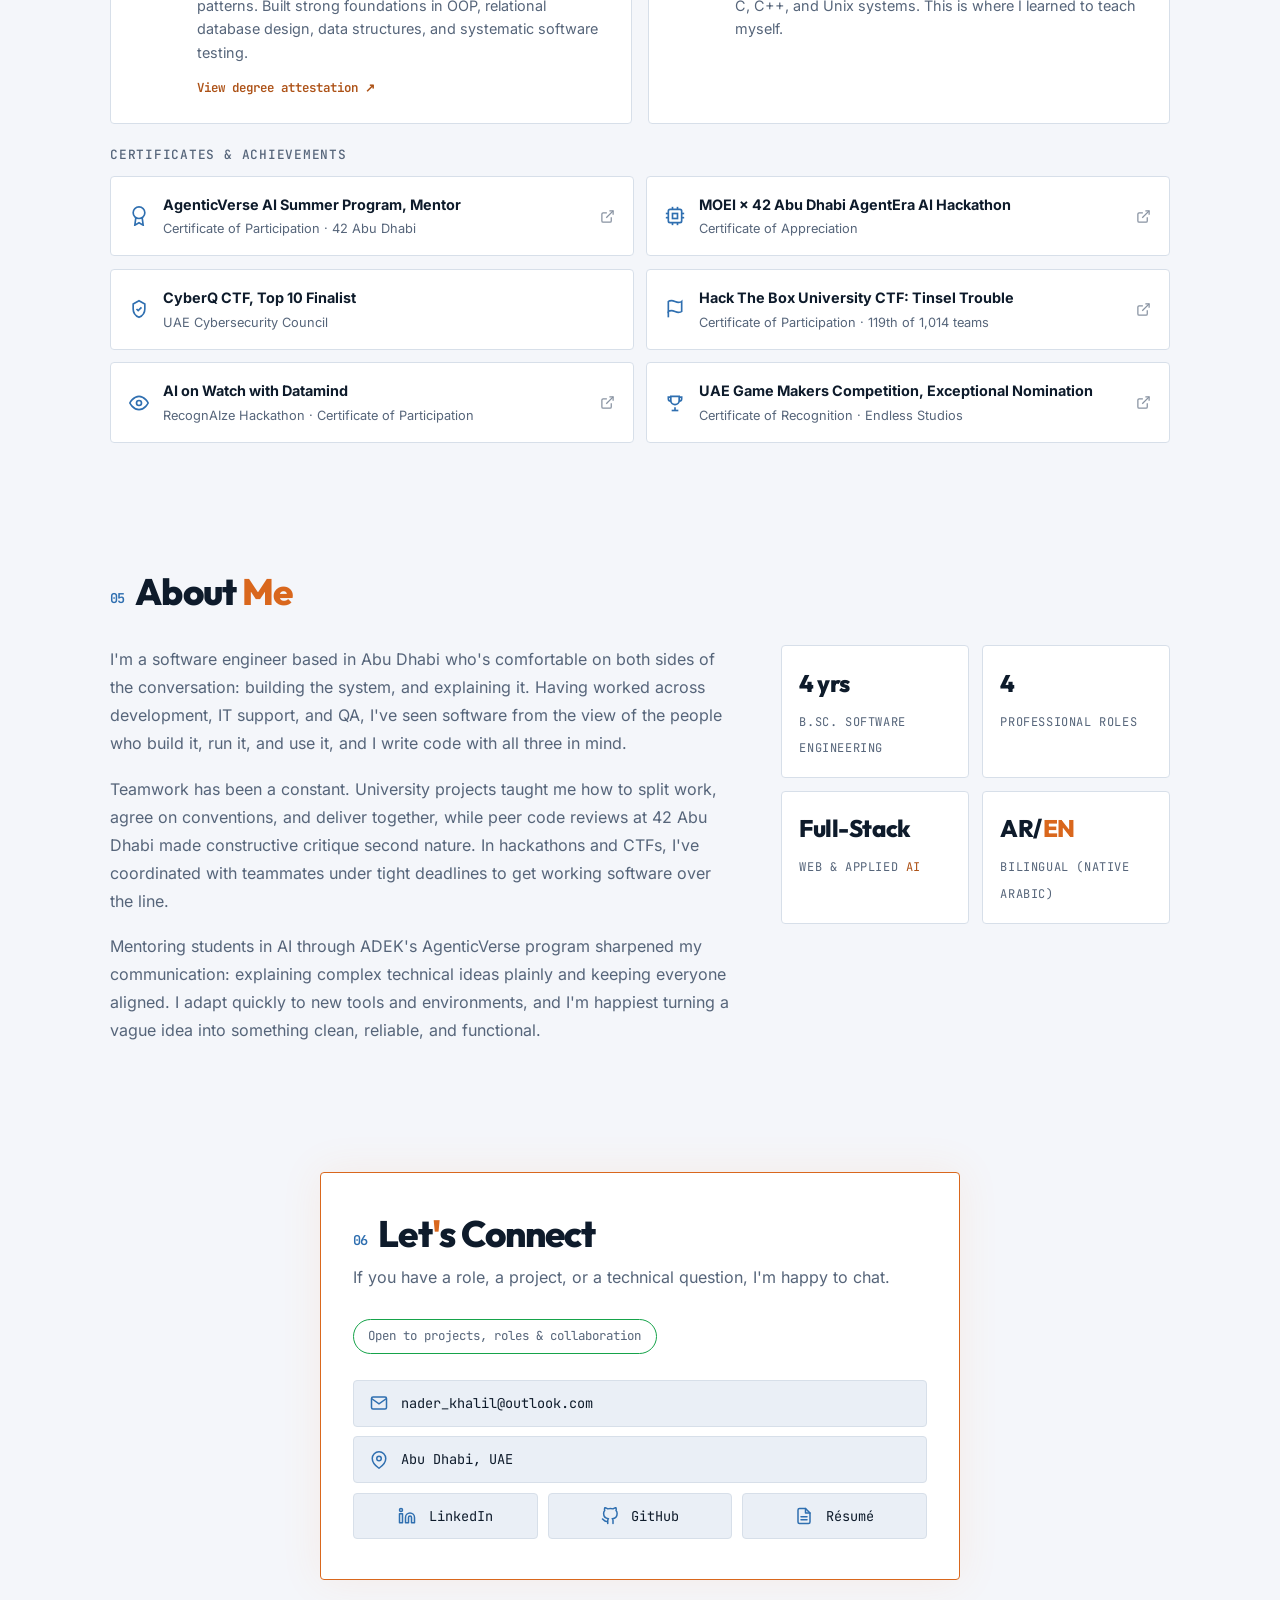
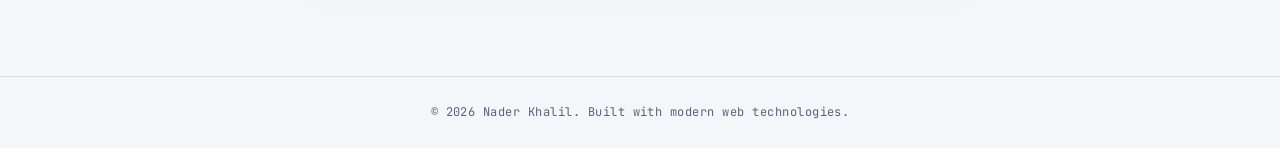
==== commit cd8dcf2e: "Refine experience layout to compact full-width rows and specialize hackathon icons" ====
--- a/index.html
+++ b/index.html
@@ -45,7 +45,7 @@
     <link rel="preload" href="assets/fonts/inter-latin-var.woff2" as="font" type="font/woff2" crossorigin>
     <link rel="preload" href="assets/fonts/outfit-latin-var.woff2" as="font" type="font/woff2" crossorigin>
     <link rel="preload" href="assets/fonts/jetbrains-mono-latin-var.woff2" as="font" type="font/woff2" crossorigin>
-    <link rel="stylesheet" href="styles.css?v=20261101a">
+    <link rel="stylesheet" href="styles.css?v=20261101c">
     <script>
         (function () {
             // Lets the CSS hide fade-in sections only when scripts can reveal them again.
@@ -284,11 +284,15 @@
         <section id="experience" class="section">
             <h2 class="section-title fade-in">Professional <span class="hl">Experience</span></h2>
             <div class="timeline">
-                <div class="timeline-item glass">
-                    <div class="timeline-dot"></div>
-                    <div class="timeline-date">Jul 2026 – Aug 2026</div>
-                    <h3 class="timeline-role">AI Trainer &amp; Mentor</h3>
-                    <p class="timeline-company">Department of Education and Knowledge (ADEK)</p>
+                <div class="timeline-item">
+                    <div class="timeline-head">
+                        <div class="timeline-title-wrap">
+                            <h3 class="timeline-role">AI Trainer &amp; Mentor</h3>
+                            <span class="timeline-sep" aria-hidden="true">&middot;</span>
+                            <span class="timeline-company">Department of Education and Knowledge (ADEK)</span>
+                        </div>
+                        <span class="timeline-date">Jul 2026 – Aug 2026</span>
+                    </div>
                     <ul class="timeline-details">
                         <li>Delivered technical instruction on agentic workflows, multi-agent orchestration, and autonomous tool calling in n8n for the accredited AgenticVerse program.</li>
                         <li>Mentored cohort teams building functional AI prototypes addressing real problem statements from ADNOC, FANR, and Khalifa Fund.</li>
@@ -297,11 +301,15 @@
                     </ul>
                 </div>
 
-                <div class="timeline-item glass">
-                    <div class="timeline-dot"></div>
-                    <div class="timeline-date">Jan 2026</div>
-                    <h3 class="timeline-role">QA &amp; Software Tester</h3>
-                    <p class="timeline-company">42 Abu Dhabi</p>
+                <div class="timeline-item">
+                    <div class="timeline-head">
+                        <div class="timeline-title-wrap">
+                            <h3 class="timeline-role">QA &amp; Software Tester</h3>
+                            <span class="timeline-sep" aria-hidden="true">&middot;</span>
+                            <span class="timeline-company">42 Abu Dhabi</span>
+                        </div>
+                        <span class="timeline-date">Jan 2026</span>
+                    </div>
                     <ul class="timeline-details">
                         <li>Conducted functional and UI testing on an internal student platform using black-box testing and use-case scenarios to identify bugs before release.</li>
                         <li>Tested features across browsers and screen sizes to catch responsive and layout issues before deployment.</li>
@@ -310,11 +318,15 @@
                     </ul>
                 </div>
 
-                <div class="timeline-item glass">
-                    <div class="timeline-dot"></div>
-                    <div class="timeline-date">Dec 2025</div>
-                    <h3 class="timeline-role">IT Support &amp; Technical Staff</h3>
-                    <p class="timeline-company">Ticketmaster</p>
+                <div class="timeline-item">
+                    <div class="timeline-head">
+                        <div class="timeline-title-wrap">
+                            <h3 class="timeline-role">IT Support &amp; Technical Staff</h3>
+                            <span class="timeline-sep" aria-hidden="true">&middot;</span>
+                            <span class="timeline-company">Ticketmaster</span>
+                        </div>
+                        <span class="timeline-date">Dec 2025</span>
+                    </div>
                     <ul class="timeline-details">
                         <li>Provisioned and deployed specialized entry ticketing systems and scanner hardware for a high-volume international event.</li>
                         <li>Served as the on-site technical point of contact, delivering rapid incident resolution under strict, time-sensitive conditions.</li>
@@ -322,11 +334,15 @@
                     </ul>
                 </div>
 
-                <div class="timeline-item glass">
-                    <div class="timeline-dot"></div>
-                    <div class="timeline-date">Jan 2024 – Apr 2024</div>
-                    <h3 class="timeline-role">Software Engineering Intern</h3>
-                    <p class="timeline-company">Timex IT Consulting</p>
+                <div class="timeline-item">
+                    <div class="timeline-head">
+                        <div class="timeline-title-wrap">
+                            <h3 class="timeline-role">Software Engineering Intern</h3>
+                            <span class="timeline-sep" aria-hidden="true">&middot;</span>
+                            <span class="timeline-company">Timex IT Consulting</span>
+                        </div>
+                        <span class="timeline-date">Jan 2024 – Apr 2024</span>
+                    </div>
                     <ul class="timeline-details">
                         <li>Built C# MinimalAPI endpoints supporting sorting, pagination, and file handling.</li>
                         <li>Implemented request validation and standardized HTTP response handling across CRUD services.</li>
@@ -389,7 +405,7 @@
                         <svg class="cert-link-icon" viewBox="0 0 24 24" fill="none" stroke="currentColor" stroke-width="2"><path d="M18 13v6a2 2 0 0 1-2 2H5a2 2 0 0 1-2-2V8a2 2 0 0 1 2-2h6"></path><polyline points="15 3 21 3 21 9"></polyline><line x1="10" y1="14" x2="21" y2="3"></line></svg>
                     </a>
                     <a href="assets/MOEI-AgentEra-Hackathon-Certificate.jpg" target="_blank" rel="noopener noreferrer" class="cert-card glass" aria-label="View MOEI × 42 Abu Dhabi AgentEra AI Hackathon certificate">
-                        <svg viewBox="0 0 24 24" fill="none" stroke="currentColor" stroke-width="2"><polygon points="12 2 15.09 8.26 22 9.27 17 14.14 18.18 21.02 12 17.77 5.82 21.02 7 14.14 2 9.27 8.91 8.26 12 2"></polygon></svg>
+                        <svg viewBox="0 0 24 24" fill="none" stroke="currentColor" stroke-width="2"><rect x="4" y="4" width="16" height="16" rx="2"></rect><rect x="9" y="9" width="6" height="6"></rect><line x1="9" y1="1" x2="9" y2="4"></line><line x1="15" y1="1" x2="15" y2="4"></line><line x1="9" y1="20" x2="9" y2="23"></line><line x1="15" y1="20" x2="15" y2="23"></line><line x1="20" y1="9" x2="23" y2="9"></line><line x1="20" y1="14" x2="23" y2="14"></line><line x1="1" y1="9" x2="4" y2="9"></line><line x1="1" y1="14" x2="4" y2="14"></line></svg>
                         <div>
                             <strong>MOEI × 42 Abu Dhabi AgentEra AI Hackathon</strong>
                             <span>Certificate of Appreciation</span>
@@ -412,7 +428,7 @@
                         <svg class="cert-link-icon" viewBox="0 0 24 24" fill="none" stroke="currentColor" stroke-width="2"><path d="M18 13v6a2 2 0 0 1-2 2H5a2 2 0 0 1-2-2V8a2 2 0 0 1 2-2h6"></path><polyline points="15 3 21 3 21 9"></polyline><line x1="10" y1="14" x2="21" y2="3"></line></svg>
                     </a>
                     <a href="assets/RecognAIze-Hackathon-Certificate.jpg" target="_blank" rel="noopener noreferrer" class="cert-card glass" aria-label="View RecognAIze Hackathon certificate">
-                        <svg viewBox="0 0 24 24" fill="none" stroke="currentColor" stroke-width="2"><polygon points="12 2 15.09 8.26 22 9.27 17 14.14 18.18 21.02 12 17.77 5.82 21.02 7 14.14 2 9.27 8.91 8.26 12 2"></polygon></svg>
+                        <svg viewBox="0 0 24 24" fill="none" stroke="currentColor" stroke-width="2"><path d="M1 12s4-8 11-8 11 8 11 8-4 8-11 8-11-8-11-8z"></path><circle cx="12" cy="12" r="3"></circle></svg>
                         <div>
                             <strong>AI on Watch with Datamind</strong>
                             <span>RecognAIze Hackathon · Certificate of Participation</span>
--- a/styles.css
+++ b/styles.css
@@ -724,11 +724,11 @@
     line-height: 1.6;
 }
 
-/* Experience */
+/* Experience: compact executive layout with full-width highlights */
 .timeline {
-    display: grid;
-    grid-template-columns: repeat(2, minmax(0, 1fr));
-    gap: 1rem;
+    display: flex;
+    flex-direction: column;
+    border-top: 1px solid var(--border);
     max-width: none;
     margin: 0;
 }
@@ -739,51 +739,83 @@
 }
 
 .timeline-item {
+    display: flex;
+    flex-direction: column;
+    gap: 0.55rem;
+    padding: 1.35rem 0;
+    border-bottom: 1px solid var(--border);
+    transition: var(--transition-smooth);
+}
+
+.timeline-item:hover {
+    border-bottom-color: var(--border-strong);
+}
+
+.timeline-head {
+    display: flex;
+    justify-content: space-between;
+    align-items: baseline;
+    flex-wrap: wrap;
+    gap: 0.5rem 1.25rem;
+}
+
+.timeline-title-wrap {
+    display: flex;
+    align-items: baseline;
+    flex-wrap: wrap;
+    gap: 0.5rem;
+}
+
+.timeline-role {
+    font-size: 1.15rem;
+    font-weight: 700;
+    color: var(--text);
     margin: 0;
-    padding: 1.4rem;
-    transition: var(--transition-smooth);
-}
-
-.timeline-item:hover {
-    border-color: var(--border-strong);
+}
+
+.timeline-sep {
+    color: var(--steel);
+    font-size: 0.95rem;
+}
+
+.timeline-company {
+    color: var(--muted);
+    font-size: 0.95rem;
+    margin: 0;
 }
 
 .timeline-date {
     font-family: var(--font-mono);
     color: var(--steel);
-    font-size: 0.75rem;
+    font-size: 0.78rem;
     text-transform: uppercase;
     letter-spacing: 0.06em;
-    margin-bottom: 0.5rem;
-}
-
-.timeline-role {
-    font-size: 1.15rem;
-    margin-bottom: 0.15rem;
-}
-
-.timeline-company {
+    white-space: nowrap;
+}
+
+.timeline-details {
+    list-style: none;
+    padding-left: 1.1rem;
     color: var(--muted);
     font-size: 0.9rem;
-    margin-bottom: 0.8rem;
-}
-
-.timeline-details {
-    padding-left: 1rem;
-    color: var(--muted);
-    font-size: 0.88rem;
+    line-height: 1.6;
+    margin: 0;
 }
 
 .timeline-details li {
     position: relative;
-    margin-bottom: 0.4rem;
+    margin-bottom: 0.35rem;
+}
+
+.timeline-details li:last-child {
+    margin-bottom: 0;
 }
 
 .timeline-details li::before {
     content: '>';
     font-family: var(--font-mono);
     position: absolute;
-    left: -1rem;
+    left: -1.1rem;
     color: var(--steel);
 }
 
@@ -1845,6 +1877,23 @@
     .skills-list .skills-row {
         grid-template-columns: minmax(0, 1fr);
         gap: 0.35rem;
+    }
+    .timeline .timeline-item {
+        padding: 1.15rem 0;
+        gap: 0.45rem;
+    }
+    .timeline-head {
+        flex-direction: column;
+        align-items: flex-start;
+        gap: 0.25rem;
+    }
+    .timeline-title-wrap {
+        flex-direction: column;
+        align-items: flex-start;
+        gap: 0.15rem;
+    }
+    .timeline-sep {
+        display: none;
     }
     .availability {
         border-radius: 14px;
@@ -2144,8 +2193,8 @@
     .section-title {
         font-size: 1.7rem;
     }
-    .timeline {
-        grid-template-columns: 1fr;
+    .timeline-head {
+        gap: 0.35rem 1rem;
     }
     .projects-band {
         background: transparent;
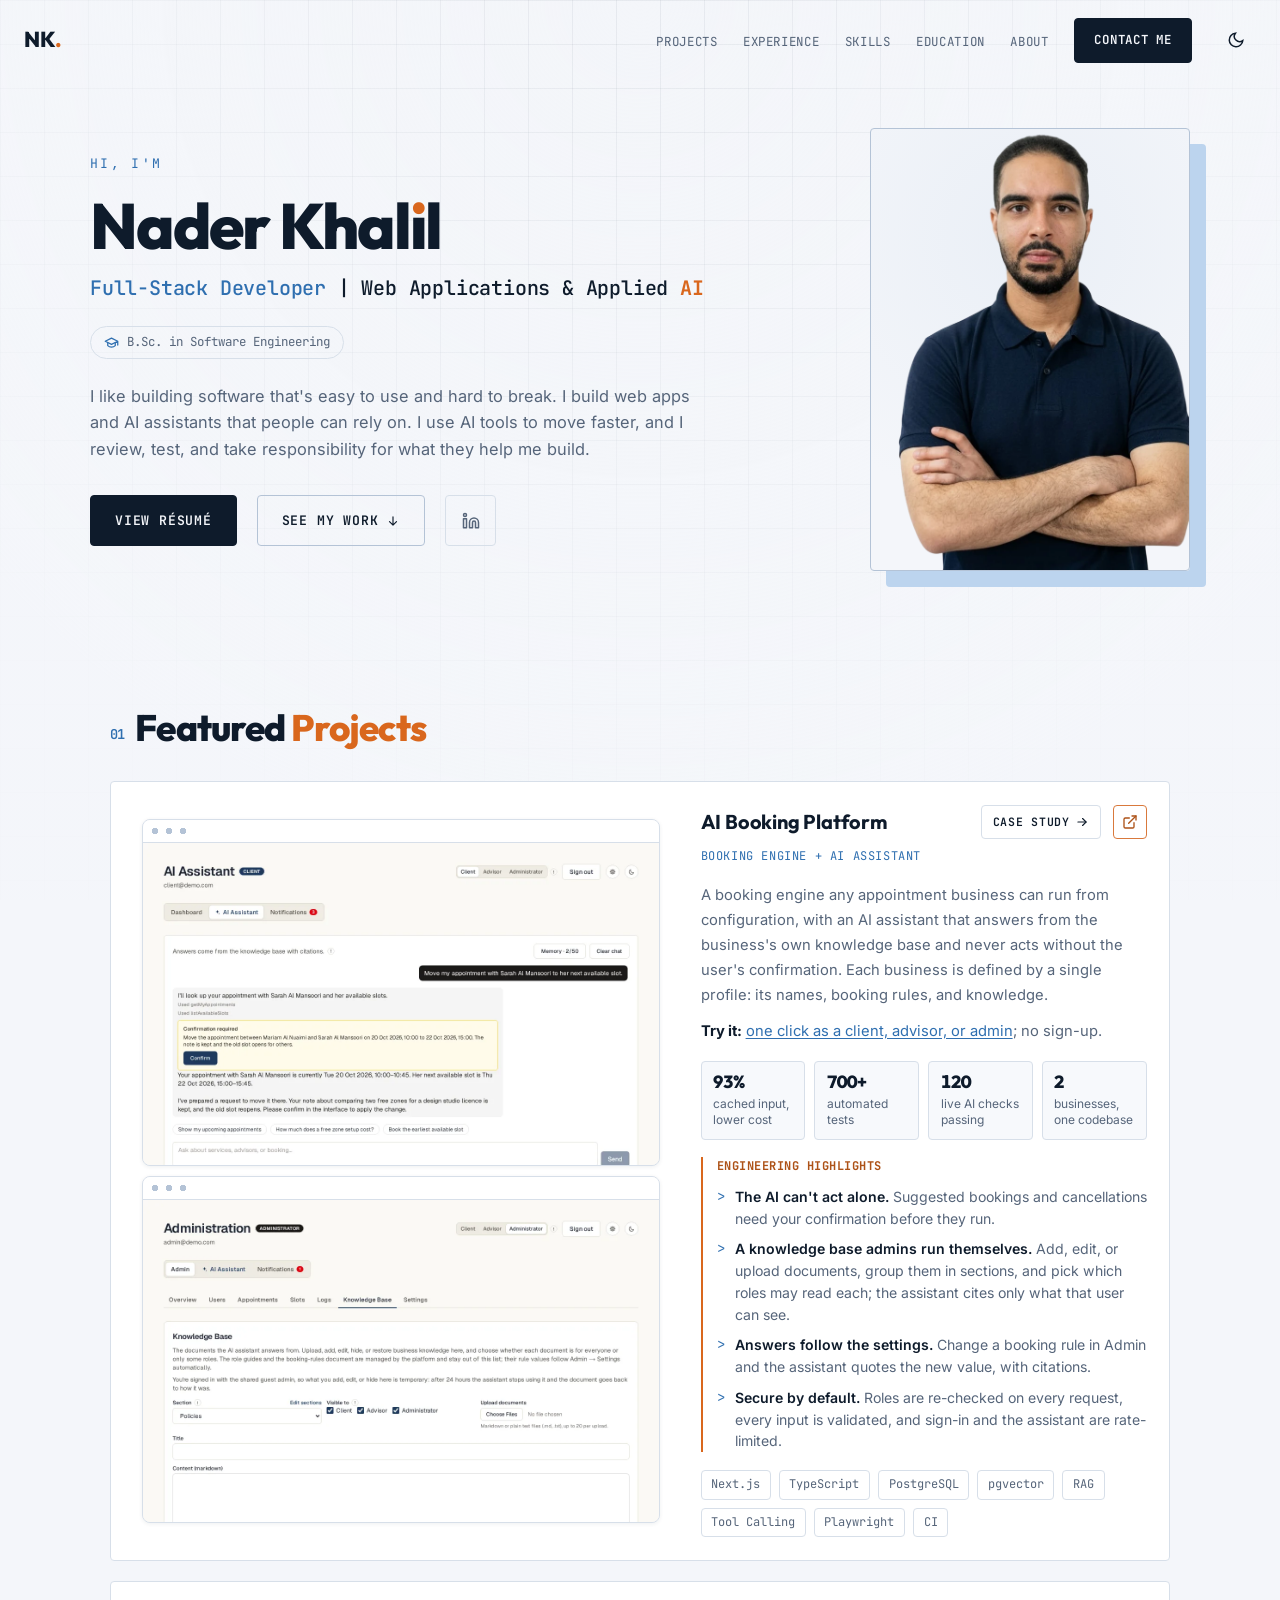
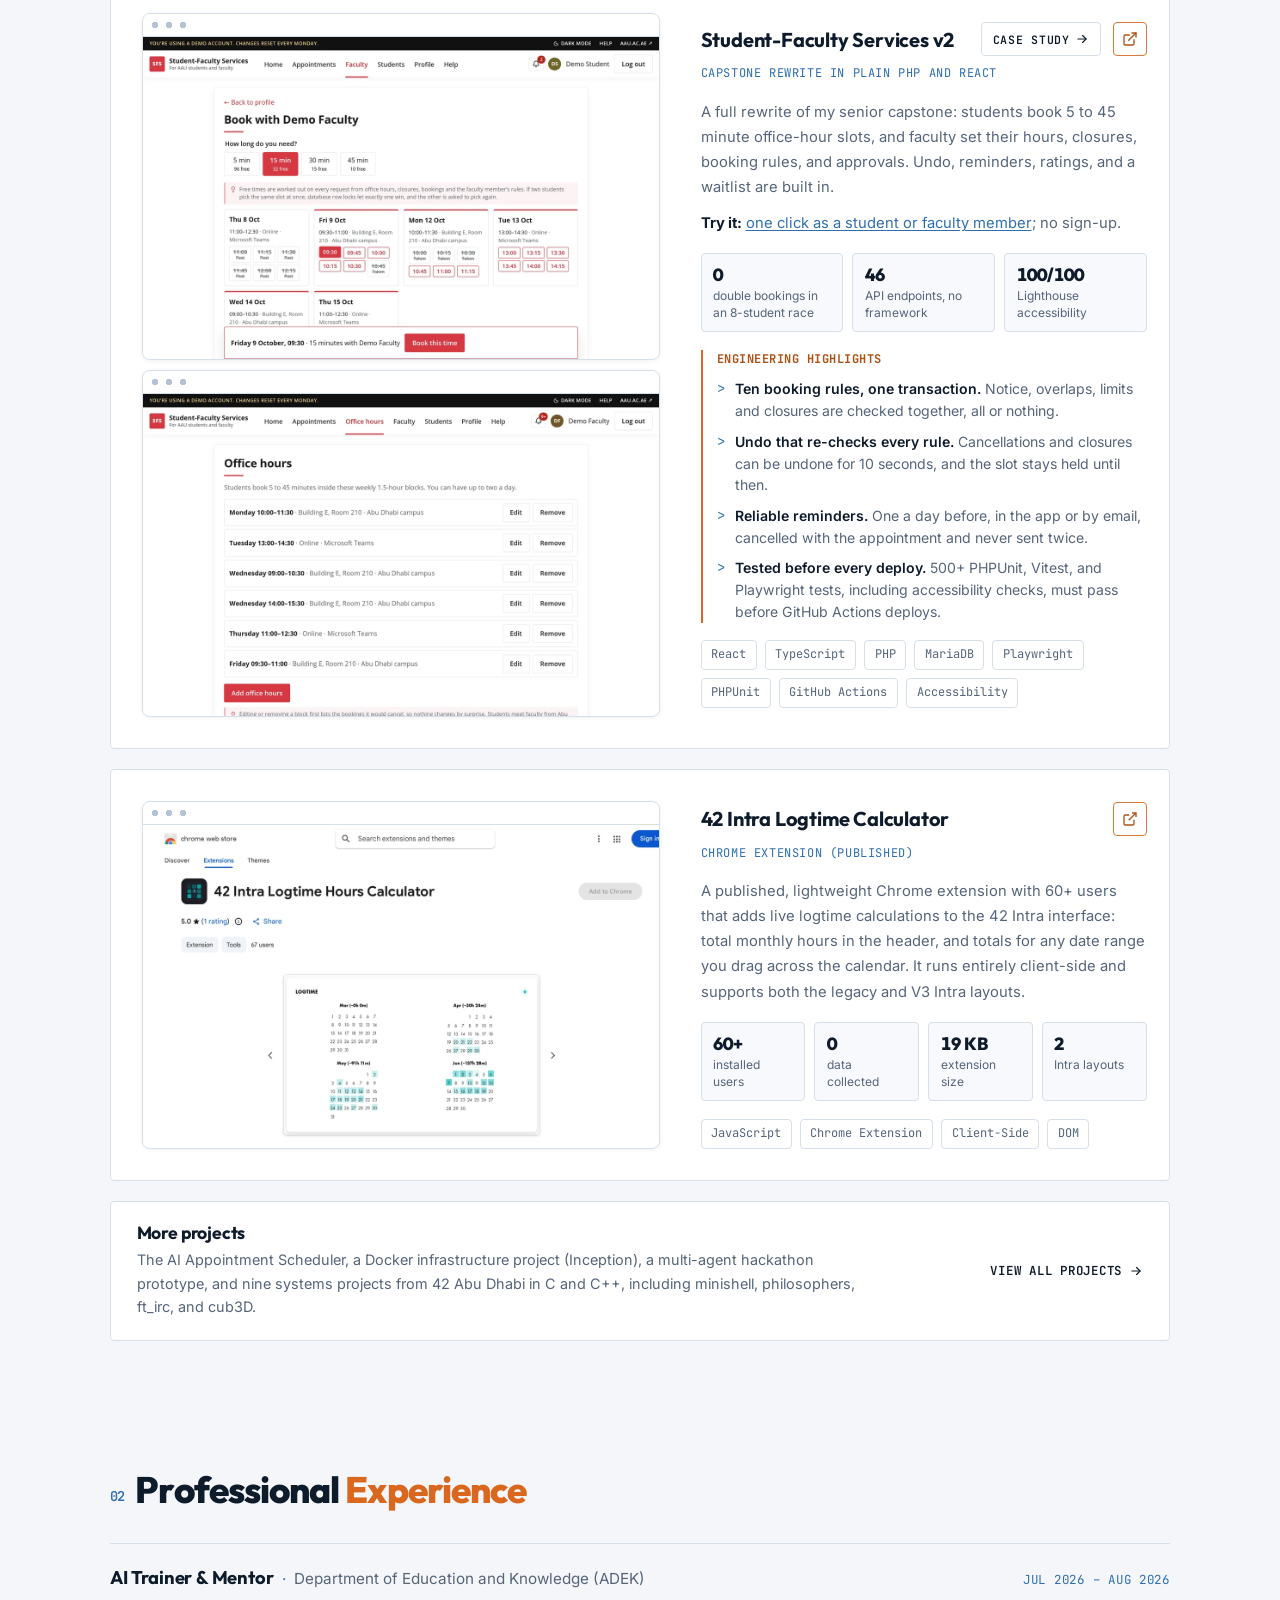
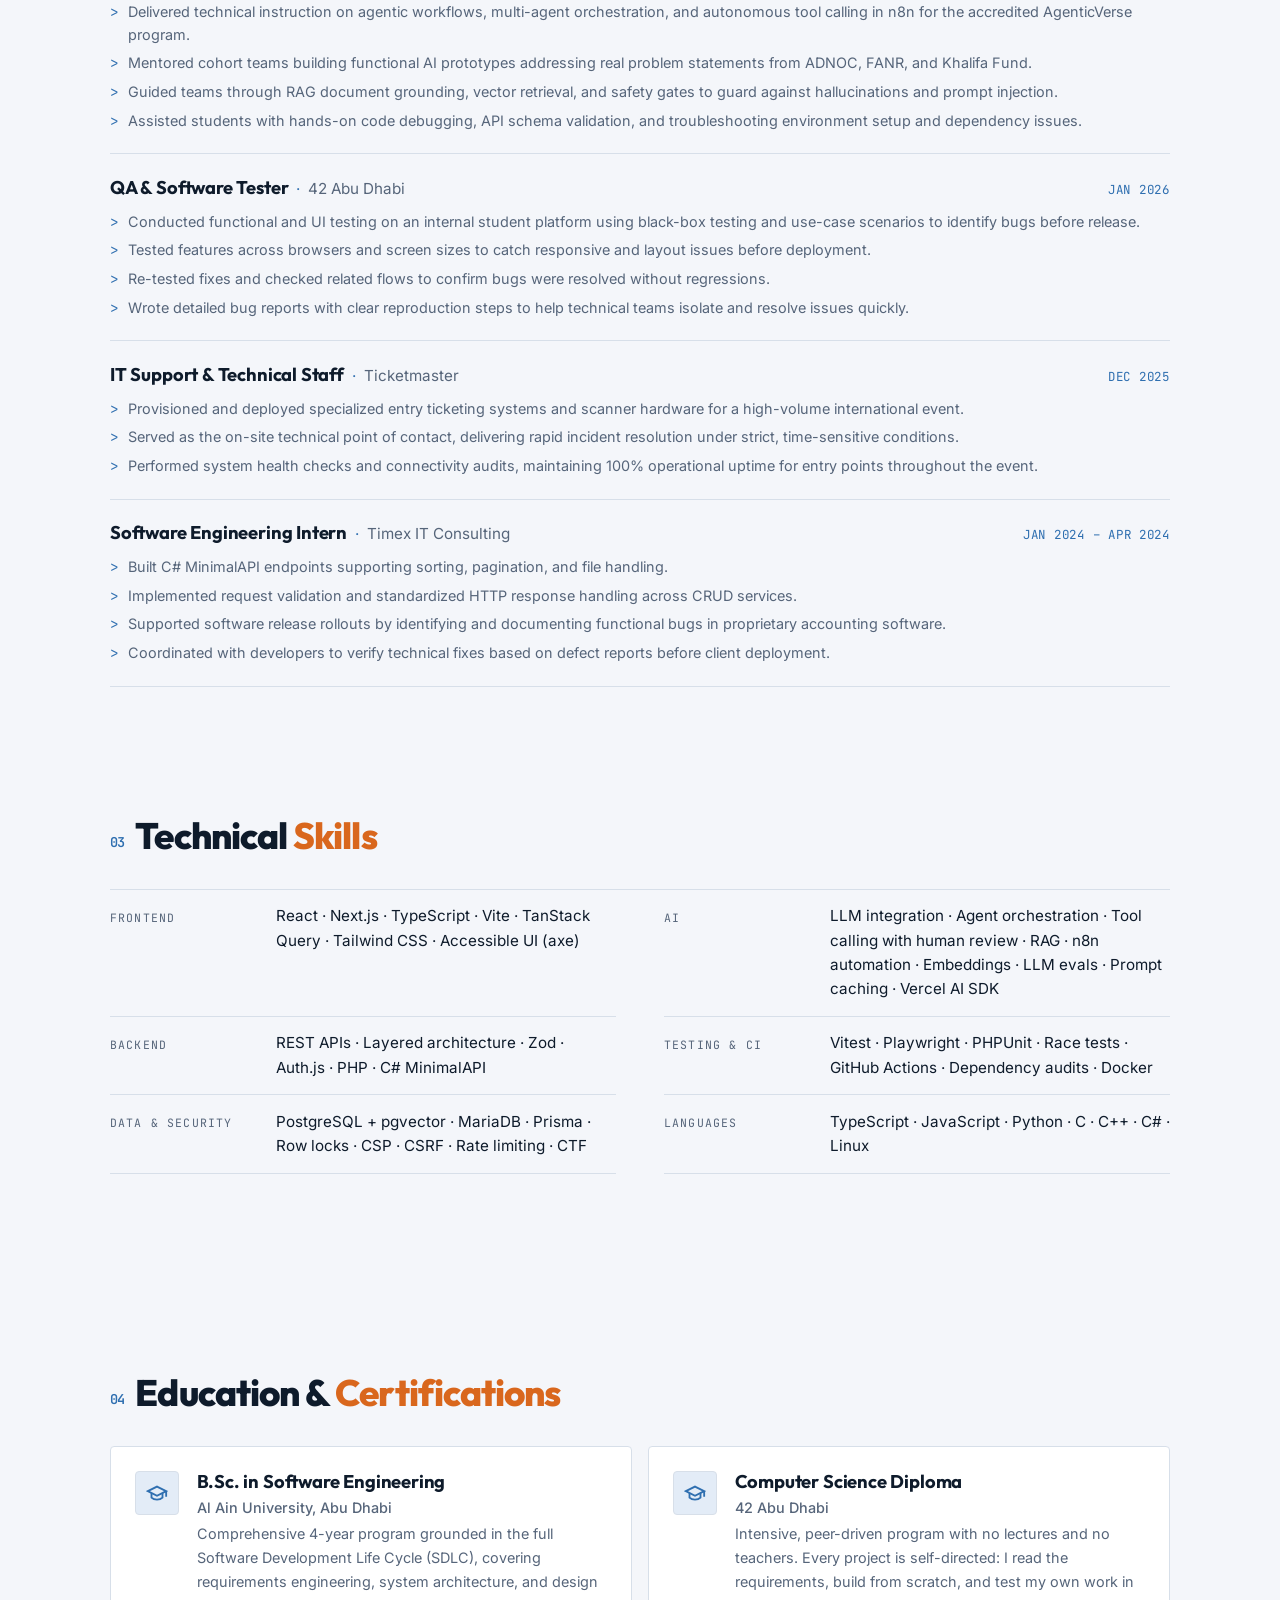
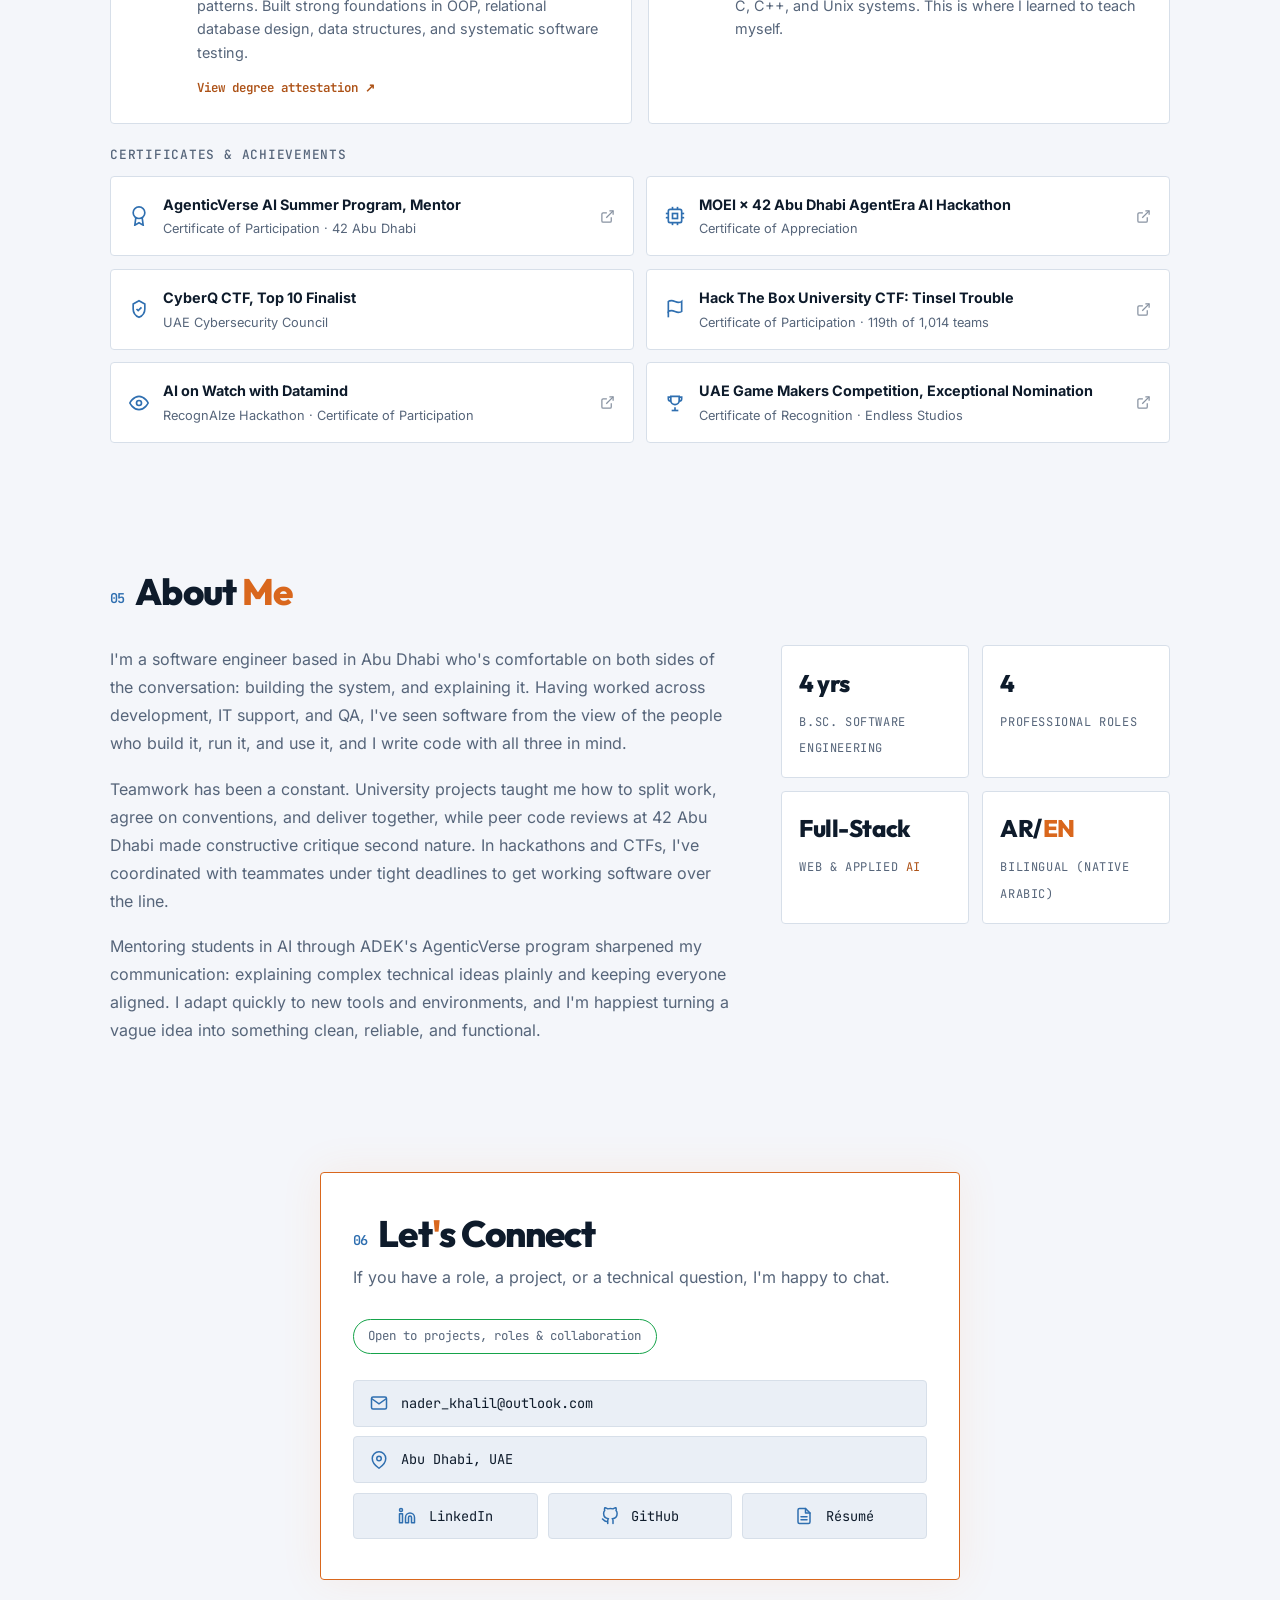
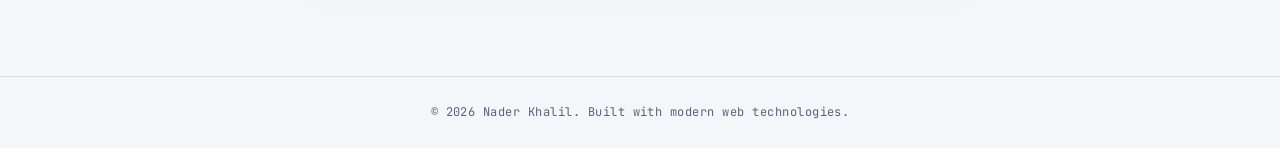
==== commit b771f94b: "Organize website resume PDFs into assets/resumes directory" ====
--- a/index.html
+++ b/index.html
@@ -104,7 +104,7 @@
                     I like building software that&#39;s easy to use and hard to break. I build web apps and AI assistants that people can rely on. I use AI tools to move faster, and I review, test, and take responsibility for what they help me build.
                 </p>
                 <div class="hero-cta">
-                    <a href="assets/Nader-Khalil-Developer-Resume.pdf" target="_blank" rel="noopener noreferrer" class="btn-primary lg">View Résumé</a>
+                    <a href="assets/resumes/Nader-Khalil-Developer-Resume.pdf" target="_blank" rel="noopener noreferrer" class="btn-primary lg">View Résumé</a>
                     <a href="#projects" class="btn-secondary lg btn-scroll">See My Work<svg viewBox="0 0 24 24" fill="none" stroke="currentColor" stroke-width="2" stroke-linecap="round" stroke-linejoin="round" aria-hidden="true"><path d="M12 5v14M6 13l6 6 6-6"></path></svg></a>
                     <div class="social-links">
                         <a href="https://linkedin.com/in/naderkhz/" target="_blank" rel="noopener noreferrer" aria-label="LinkedIn">
@@ -501,7 +501,7 @@
                             <svg viewBox="0 0 24 24" fill="none" stroke="currentColor" stroke-width="2" stroke-linecap="round" stroke-linejoin="round" aria-hidden="true"><path d="M9 19c-5 1.5-5-2.5-7-3m14 6v-3.87a3.37 3.37 0 0 0-.94-2.61c3.14-.35 6.44-1.54 6.44-7A5.44 5.44 0 0 0 20 4.77 5.07 5.07 0 0 0 19.91 1S18.73.65 16 2.48a13.38 13.38 0 0 0-7 0C6.27.65 5.09 1 5.09 1A5.07 5.07 0 0 0 5 4.77a5.44 5.44 0 0 0-1.5 3.78c0 5.42 3.3 6.61 6.44 7A3.37 3.37 0 0 0 9 18.13V22"></path></svg>
                             GitHub
                         </a>
-                        <a href="assets/Nader-Khalil-Developer-Resume.pdf" target="_blank" rel="noopener noreferrer" class="contact-item">
+                        <a href="assets/resumes/Nader-Khalil-Developer-Resume.pdf" target="_blank" rel="noopener noreferrer" class="contact-item">
                             <svg viewBox="0 0 24 24" fill="none" stroke="currentColor" stroke-width="2" stroke-linecap="round" stroke-linejoin="round" aria-hidden="true"><path d="M14 2H6a2 2 0 0 0-2 2v16a2 2 0 0 0 2 2h12a2 2 0 0 0 2-2V8z"></path><polyline points="14 2 14 8 20 8"></polyline><line x1="16" y1="13" x2="8" y2="13"></line><line x1="16" y1="17" x2="8" y2="17"></line></svg>
                             Résumé
                         </a>
